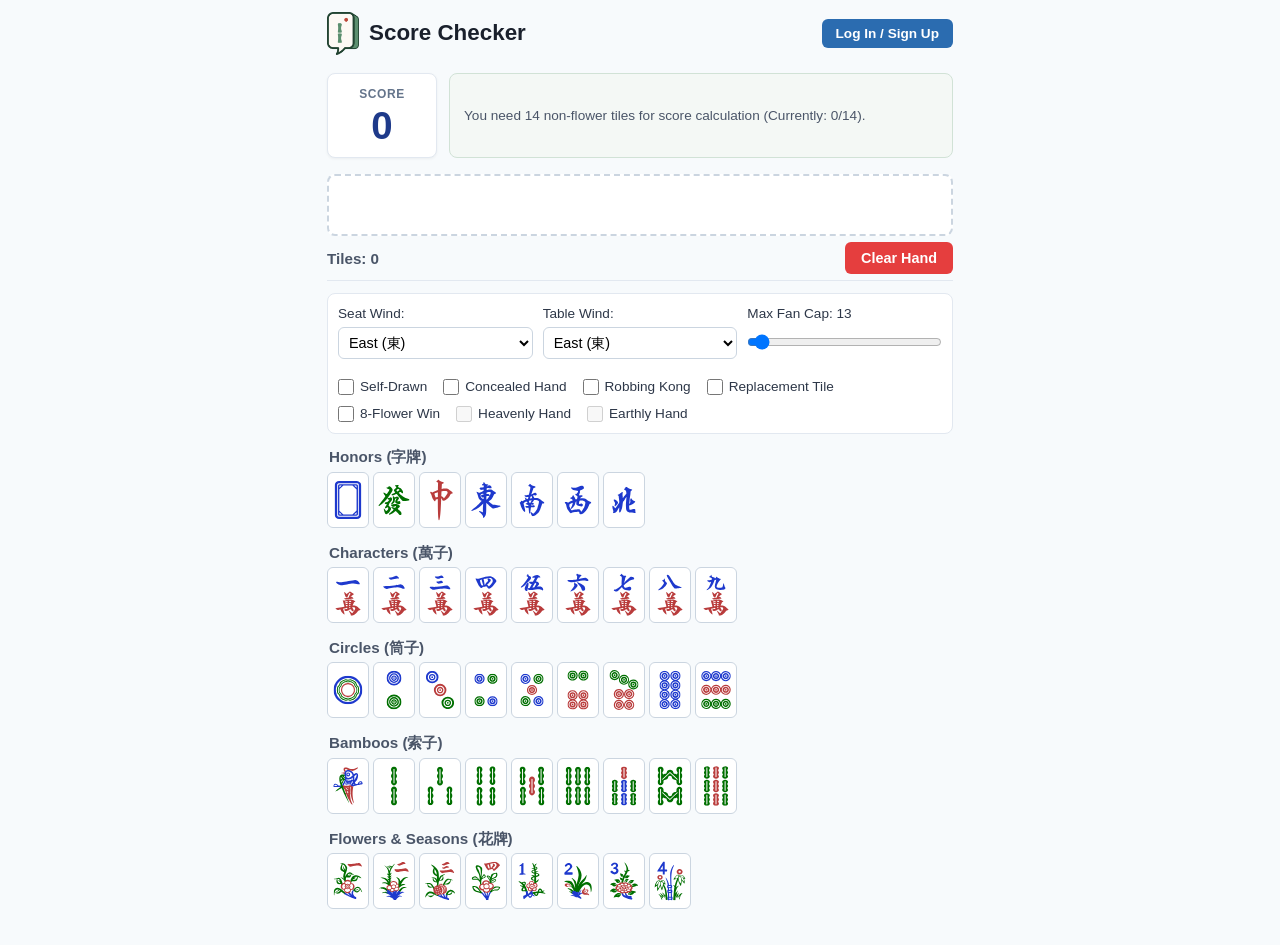
==== index.html @ 54aec8cb "feat: add user authentication, profile management, and agent documentation" ====
<!DOCTYPE html>
<html lang="en">
<head>
  <meta charset="UTF-8">
  <meta name="viewport" content="width=device-width, initial-scale=1.0, maximum-scale=1.0, user-scalable=no">
  <title>Score Checker</title>
  <!-- Favicon -->
  <link rel="icon" type="image/png" href="mylogo.png">
  <link rel="stylesheet" href="style.css">
</head>
<body>
  <main class="display">
    <header class="app-header">
      <div class="header-brand">
        <img src="mylogo.png" alt="Logo" class="app-logo">
        <h1>Score Checker</h1>
      </div>
      <div class="header-auth" id="authHeaderBar">
        <div id="guestAuthActions" class="auth-actions">
          <button type="button" id="openAuthModalBtn" class="auth-header-btn">Log In / Sign Up</button>
        </div>
        <div id="userAuthActions" class="auth-actions hidden">
          <a href="profile.html" id="headerProfileLink" class="profile-chip" title="View Personal Profile">
            <img id="headerAvatar" src="tiles/01-white-dragon.svg" alt="Avatar" class="header-avatar">
            <span id="headerDisplayName">Player</span>
          </a>
          <button type="button" id="headerLogoutBtn" class="auth-logout-btn">Log Out</button>
        </div>
      </div>
    </header>
      <!-- Top Container: Side-by-Side Squares -->
      <div class="sticky-hand-container">
      <div class="score-card">
        <!-- Left Square: Clean Big Score -->
        <div class="score-box">
          <span class="score-label">SCORE</span>
          <h2 id="score">0</h2>
        </div>

        <!-- Right Square: Matched Rules & Status Messages -->
        <div id="rulesContainer" class="rules-box">
          <div id="rules">
            <span class="info-text">You need 14 non-flower tiles for score calculation (Currently: 0/14).</span>
          </div>
        </div>
      </div>
       <!-- Sticky Wrapper for Hand & Controls -->
      
      <!-- Hand Display Area -->
      <div id="hand" class="hand-box"></div>

      <!-- Hand Actions Row (Tile counter far left, Clear button far right) -->
      <div class="hand-actions">
        <span id="tileCount">Tiles: 0</span>
        <button id="clearBtn" class="clear-btn">Clear Hand</button>
      </div>

    </div>
      
    <!-- Wind Selectors & Settings -->
    <section class="settings-panel">
      <div class="setting-group">
        <label for="seatWind">Seat Wind:</label>
        <select id="seatWind">
          <option value="tiles/04-east-wind.svg">East (東)</option>
          <option value="tiles/05-south-wind.svg">South (南)</option>
          <option value="tiles/06-west-wind.svg">West (西)</option>
          <option value="tiles/07-north-wind.svg">North (北)</option>
        </select>
      </div>

      <div class="setting-group">
        <label for="tableWind">Table Wind:</label>
        <select id="tableWind">
          <option value="tiles/04-east-wind.svg">East (東)</option>
          <option value="tiles/05-south-wind.svg">South (南)</option>
          <option value="tiles/06-west-wind.svg">West (西)</option>
          <option value="tiles/07-north-wind.svg">North (北)</option>
        </select>
      </div>

      <div class="setting-group slider-group">
        <label for="maxPoints">Max Fan Cap: <output id="maxPointsValue" for="maxPoints">13</output></label>
        <input type="range" id="maxPoints" min="13" max="18" value="13" step="1">
      </div>

      <div class="checkbox-group">
        <label class="checkbox-label"><input type="checkbox" id="ziMo"> Self-Drawn </label>
        <label class="checkbox-label"><input type="checkbox" id="concealedHand"> Concealed Hand</label>
        <label class="checkbox-label"><input type="checkbox" id="robbingKong"> Robbing Kong</label>
        <label class="checkbox-label"><input type="checkbox" id="replacementTile"> Replacement Tile</label>
        <label class="checkbox-label"><input type="checkbox" id="instantFlowerWin"> 8-Flower Win</label>
        <label class="checkbox-label"><input type="checkbox" id="heavenlyHand" disabled> Heavenly Hand</label>
        <label class="checkbox-label"><input type="checkbox" id="earthlyHand" disabled> Earthly Hand</label>
      </div>
    </section>

    <!-- Tile Keyboard Input -->
    <section class="keyboard">
      <h2>Honors (字牌)</h2>
      <div class="tile-row-wrapper">
        <div class="tile-row" id="honors"></div>
      </div>

      <h2>Characters (萬子)</h2>
      <div class="tile-row-wrapper">
        <div class="tile-row" id="characters"></div>
      </div>

      <h2>Circles (筒子)</h2>
      <div class="tile-row-wrapper">
        <div class="tile-row" id="circles"></div>
      </div>

      <h2>Bamboos (索子)</h2>
      <div class="tile-row-wrapper">
        <div class="tile-row" id="bamboos"></div>
      </div>

      <h2>Flowers & Seasons (花牌)</h2>
      <div class="tile-row-wrapper">
        <div class="tile-row" id="flowersandseasons"></div>
      </div>
    </section>
  </main>

  <!-- Authentication Modal -->
  <div id="authModal" class="modal-overlay hidden" role="dialog" aria-modal="true" aria-labelledby="authModalTitle">
    <div class="modal-card">
      <div class="modal-header">
        <h2 id="authModalTitle">Log In</h2>
        <button type="button" id="closeAuthModalBtn" class="modal-close-btn" aria-label="Close">&times;</button>
      </div>

      <div class="auth-tabs">
        <button type="button" id="tabLoginBtn" class="auth-tab active">Log In</button>
        <button type="button" id="tabSignupBtn" class="auth-tab">Sign Up</button>
      </div>

      <form id="authForm" class="auth-form">
        <div class="form-field">
          <label for="authUsername">Username</label>
          <input type="text" id="authUsername" name="username" autocomplete="username" placeholder="At least 3 characters" required>
        </div>

        <div class="form-field">
          <label for="authPassword">Password</label>
          <input type="password" id="authPassword" name="password" autocomplete="current-password" placeholder="At least 6 characters" required>
        </div>

        <div id="authErrorMsg" class="form-feedback error-feedback hidden"></div>

        <button type="submit" id="authSubmitBtn" class="primary-btn full-width-btn">Log In</button>
      </form>
    </div>
  </div>

  <script src="app.js"></script>
  <script src="auth.js"></script>
</body>
</html>
---- style.css ----
:root {
  --primary-color: #2b6cb0;
  --bg-color: #f7fafc;
  --card-bg: #ffffff;
  --border-color: #e2e8f0;
  --danger-color: #e53e3e;
  --text-color: #2d3748;
}

* {
  box-sizing: border-box;
  margin: 0;
  padding: 0;
  -webkit-tap-highlight-color: transparent;
}

body {
  background-color: var(--bg-color);
  color: var(--text-color);
  font-family: -apple-system, BlinkMacSystemFont, "Segoe UI", Roboto, Helvetica, Arial, sans-serif;
  line-height: 1.4;
  padding-bottom: 20px;
}

.display {
  max-width: 650px;
  margin: 0 auto;
  padding: 12px;
}

.app-header h1 {
  font-size: 1.4rem;
  text-align: center;
  margin-bottom: 10px;
  color: #1a202c;
}

/* Sticky Hand & Score Section */
.sticky-top-container {
  position: sticky;
  top: 0;
  z-index: 100;
  background-color: var(--bg-color);
  padding-top: 4px;
  padding-bottom: 8px;
  border-bottom: 1px solid var(--border-color);
  margin-bottom: 12px;
}

.readout-panel {
  background: var(--card-bg);
  padding: 10px 14px;
  border-radius: 8px;
  box-shadow: 0 2px 4px rgba(0, 0, 0, 0.05);
  border: 1px solid var(--border-color);
}

.readout-header {
  display: flex;
  justify-content: space-between;
  align-items: center;
  font-weight: bold;
}

.score {
  font-size: 1.25rem;
  color: var(--primary-color);
}

.tile-count {
  font-size: 0.85rem;
  color: #718096;
}

.status-message {
  margin-top: 4px;
  font-size: 0.85rem;
  font-style: italic;
  color: var(--danger-color);
  min-height: 18px;
}

/* Hand Box Display */
.hand-box {
  min-height: 62px;
  background: var(--card-bg);
  border: 2px dashed #cbd5e0;
  border-radius: 8px;
  padding: 6px;
  display: flex;
  flex-wrap: wrap;
  gap: 4px;
  align-items: center;
  margin-top: 8px;
  max-height: 130px;
  overflow-y: auto;
  touch-action: pan-y;
}

.hand-tile {
  width: 36px;
  height: 48px;
  object-fit: contain;
  padding: 2px;
  border: 1px solid #cbd5e0;
  border-radius: 6px;
  background: #ffffff;
  box-shadow: 0 1px 2px rgba(0, 0, 0, 0.05);
  cursor: pointer;
  user-select: none;
  transition: transform 0.1s ease, background-color 0.1s ease;
}

.hand-tile:active {
  transform: scale(0.92);
  background-color: #edf2f7;
}

.tile-spacer {
  display: inline-block;
  width: 10px;
  height: 48px;
  border-right: 2px dashed #a0aec0;
  margin: 0 2px;
}

.rules-container {
  font-size: 0.85rem;
  margin-top: 6px;
  max-height: 60px;
  overflow-y: auto;
  color: #4a5568;
}

/* Clear Button Action Wrapper */
.hand-actions {
  display: flex !important;
  justify-content: flex-end !important;
  align-items: center !important;
  width: 100%;
  margin-top: 6px;
}

/* Compact Rectangular Clear Button */
.btn-clear {
  display: inline-flex !important;
  align-items: center;
  justify-content: center;
  flex: 0 0 auto !important;
  width: auto !important;
  max-width: max-content !important;
  padding: 6px 14px;
  font-size: 0.85rem;
  font-weight: 600;
  border-radius: 6px;
  background-color: var(--danger-color);
  color: #ffffff;
  border: none;
  cursor: pointer;
  touch-action: manipulation;
  transition: background-color 0.15s ease;
}

.btn-clear:active {
  background-color: #c53030;
}

/* Settings & Sliders Panel */
.settings-panel {
  display: flex;
  flex-wrap: wrap;
  gap: 10px;
  background: var(--card-bg);
  padding: 10px;
  border-radius: 8px;
  border: 1px solid var(--border-color);
  margin-bottom: 12px;
}

.setting-group {
  flex: 1 1 45%;
  display: flex;
  flex-direction: column;
  gap: 4px;
  font-size: 0.85rem;
}

.setting-group select, 
.setting-group input {
  padding: 6px;
  border-radius: 6px;
  border: 1px solid #cbd5e0;
  font-size: 0.9rem;
  background: #fff;
  touch-action: manipulation;
}

.slider-group {
  flex: 1 1 100%;
}

/* Inline Checkbox Layout */
.checkbox-group {
  flex: 1 1 100%;
  display: flex !important;
  flex-direction: row !important;
  flex-wrap: wrap !important;
  align-items: center !important;
  gap: 8px 16px;
  margin-top: 8px;
}

.checkbox-label {
  display: inline-flex !important;
  flex-direction: row !important;
  align-items: center !important;
  gap: 6px;
  font-size: 0.85rem;
  font-weight: 500;
  color: var(--text-color);
  cursor: pointer;
  user-select: none;
  white-space: nowrap;
}

.checkbox-label input[type="checkbox"] {
  width: 16px;
  height: 16px;
  margin: 0;
  flex-shrink: 0;
  accent-color: var(--primary-color);
  cursor: pointer;
}

/* Keyboard Section & Row Scrolling */
.keyboard h2 {
  font-size: 0.95rem;
  margin: 10px 0 4px 2px;
  color: #4a5568;
}

.tile-row-wrapper {
  overflow-x: auto;
  -webkit-overflow-scrolling: touch;
  padding-bottom: 4px;
}

.tile-row {
  display: flex;
  gap: 4px;
  min-width: max-content;
}

.tile-btn {
  padding: 2px;
  border: 1px solid #cbd5e0;
  border-radius: 6px;
  background: #fff;
  cursor: pointer;
  touch-action: manipulation;
  user-select: none;
}

.tile-btn:active {
  background-color: #e2e8f0;
  transform: scale(0.95);
}

.tile-btn img {
  width: 32px;
  height: 44px;
  display: block;
  object-fit: contain;
  pointer-events: none;
}

.spacer-btn {
  width: 32px;
  height: 48px;
  font-size: 1.2rem;
  font-weight: bold;
  color: #718096;
}

/* Responsive Scaling for Desktop */
@media (min-width: 480px) {
  .hand-tile {
    width: 40px;
    height: 54px;
    padding: 3px;
  }
  .tile-btn img {
    width: 36px;
    height: 50px;
  }
  .setting-group {
    flex: 1 1 30%;
  }
  .slider-group {
    flex: 1 1 30%;
  }
}

/* Responsive Scaling for Standard Mobile Screens (360px to 480px) */
@media (min-width: 361px) and (max-width: 479px) {
  .app-logo {
    width: 29px;
  }
  .app-header h1 {
    font-size: 1.3rem;
  }
  /* Hand tiles slightly smaller than desktop, larger than small mobile */
  .hand-tile {
    width: 34px;
    height: 46px;
    padding: 2px;
  }

  /* Keyboard tiles */
  .tile-btn img {
    width: 30px;
    height: 42px;
  }

  /* Balanced Score Box */
  .score-box {
    flex: 0 0 100px;
    padding: 10px 6px;
  }

  .score-box h2 {
    font-size: 2rem;
  }

  /* Rules Box Text Sizing */
  #rules, 
  .info-text, 
  .warning-text, 
  .placeholder-text {
    font-size: 0.82rem;
  }

  /* Settings dropdowns fit 2 per row cleanly */
  .setting-group {
    flex: 1 1 45%;
  }

  /* Slider takes full width below dropdowns */
  .slider-group {
    flex: 1 1 100%;
  }
}


/* Responsive Scaling for Small Mobile Screens (< 360px) */
@media (max-width: 360px) {
  .app-logo {
    width: 26px;
  }
  .app-header h1 {
    font-size: 1.2rem;
  }
  /* Scale down selected hand tiles */
  .hand-tile {
    width: 30px;
    height: 40px;
    padding: 1px;
  }

  /* Scale down keyboard selection tiles */
  .tile-btn img {
    width: 26px;
    height: 36px;
  }

  /* Compact score box width */
  .score-box {
    flex: 0 0 90px;
    padding: 8px 4px;
  }

  .score-box h2 {
    font-size: 1.8rem;
  }

  /* Adjust rules text size for tight screens */
  .rules-box {
    padding: 8px 10px;
    min-height: 70px;
  }

  #rules, 
  .info-text, 
  .warning-text, 
  .placeholder-text {
    font-size: 0.78rem;
  }

  /* Force settings dropdowns to take full width */
  .setting-group {
    flex: 1 1 100%;
  }

  /* Action row spacing */
  #tileCount {
    font-size: 0.85rem;
  }

  .clear-btn {
    padding: 6px 12px;
    font-size: 0.8rem;
  }
}



/* Top Container - Side-by-Side Layout */
.score-card {
  display: flex;
  gap: 12px;
  align-items: stretch;
  margin-bottom: 16px;
  width: 100%;
}

/* Left Square: Score Box */
.score-box {
  flex: 0 0 110px;
  background-color: #ffffff;
  border: 1px solid #e2e8f0;
  border-radius: 8px;
  padding: 12px;
  display: flex;
  flex-direction: column;
  justify-content: center;
  align-items: center;
  text-align: center;
  box-shadow: 0 1px 3px rgba(0, 0, 0, 0.05);
}

.score-label {
  font-size: 0.75rem;
  font-weight: 700;
  letter-spacing: 0.05em;
  color: #64748b;
}

.score-box h2 {
  margin: 4px 0 0 0;
  color: #1e3a8a;
  font-size: 2.4rem;
  font-weight: 700;
  line-height: 1;
}

/* Right Square: Rules Box (Light Green-Grey) */
.rules-box {
  flex: 1;
  background-color: #f4f8f5;
  border: 1px solid #d1e2d6;
  border-radius: 8px;
  padding: 10px 14px;
  display: flex;
  align-items: center;
  min-height: 80px;
  box-sizing: border-box;
}

#rules {
  width: 100%;
  display: flex;
  flex-direction: column;
  gap: 4px;
  font-size: 0.85rem;
  color: #2d3748;
  max-height: 110px;
  overflow-y: auto;
}

#rules div {
  font-weight: 500;
  line-height: 1.35;
}

/* Rules Box Message States */
.info-text {
  color: #4a5568;
  font-size: 0.85rem;
  line-height: 1.4;
}

.warning-text {
  color: #e53e3e;
  font-size: 0.85rem;
  font-weight: 500;
  line-height: 1.4;
}

.placeholder-text {
  color: #a0aec0;
  font-style: italic;
  font-size: 0.85rem;
}

/* Hand Action Controls Row (Spreads Tile Count Left, Clear Right) */
.hand-actions {
  display: flex !important;
  justify-content: space-between !important; /* Pushes tile count far left, clear button far right */
  align-items: center !important;
  width: 100%;
  margin-top: 10px;
  margin-bottom: 20px;
  box-sizing: border-box;
}

#tileCount {
  font-weight: 600;
  color: #4a5568;
  font-size: 0.95rem;
}

.clear-btn {
  background-color: #e53e3e;
  color: white;
  border: none;
  padding: 8px 16px;
  border-radius: 6px;
  font-weight: bold;
  cursor: pointer;
  font-size: 0.9rem;
  transition: background-color 0.2s;
}

.clear-btn:hover {
  background-color: #c53030;
}
/* App Header & Logo Alignment */
.app-header {
  display: flex;
  align-items: center;
  justify-content: space-between;
  flex-wrap: wrap;
  gap: 10px;
  margin-bottom: 12px;
}

.header-brand {
  display: flex;
  align-items: center;
  gap: 10px;
}

.app-logo {
  width: 32px;
  height: auto;
  object-fit: contain;
}

.app-header h1 {
  font-size: 1.4rem;
  margin-bottom: 0; /* Clears previous bottom margin */
  color: #1a202c;
  line-height: 1;
}
/* Sticky Hand Container */
.sticky-hand-container {
  position: sticky;
  top: 0;
  z-index: 100;
  background-color: var(--bg-color, #f7fafc); /* Prevents scrolled tiles from showing underneath */
  padding-top: 6px;
  padding-bottom: 6px;
  border-bottom: 1px solid var(--border-color, #e2e8f0);
  margin-bottom: 12px;
}

/* Ensure hand-actions margin within the sticky container stays tight */
.sticky-hand-container .hand-actions {
  margin-top: 6px;
  margin-bottom: 0;
}

.camera-trigger-btn {
  width: 100%;
  padding: 12px;
  background-color: var(--primary-color, #2b6cb0);
  color: white;
  border: none;
  border-radius: 8px;
  font-size: 1rem;
  font-weight: bold;
  cursor: pointer;
  margin-top: 8px;
  margin-bottom: 12px;
}

.camera-trigger-btn:active {
  opacity: 0.9;
}

/* Utility */
.hidden {
  display: none !important;
}

/* Header Authentication Controls */
.header-auth {
  display: flex;
  align-items: center;
  gap: 8px;
}

.auth-actions {
  display: flex;
  align-items: center;
  gap: 8px;
}

.auth-header-btn,
.primary-btn {
  background-color: var(--primary-color);
  color: #ffffff;
  border: none;
  border-radius: 6px;
  padding: 7px 14px;
  font-size: 0.85rem;
  font-weight: 600;
  cursor: pointer;
  transition: background-color 0.15s ease;
}

.auth-header-btn:hover,
.primary-btn:hover {
  background-color: #2c5282;
}

.primary-btn:disabled {
  opacity: 0.6;
  cursor: not-allowed;
}

.full-width-btn {
  width: 100%;
  padding: 10px 14px;
  font-size: 0.95rem;
}

.secondary-btn {
  background-color: #edf2f7;
  color: #2d3748;
  border: 1px solid #cbd5e0;
  border-radius: 6px;
  padding: 7px 12px;
  font-size: 0.85rem;
  font-weight: 600;
  cursor: pointer;
  display: inline-flex;
  align-items: center;
  justify-content: center;
  transition: background-color 0.15s ease;
}

.secondary-btn:hover {
  background-color: #e2e8f0;
}

.auth-logout-btn {
  background-color: transparent;
  color: #4a5568;
  border: 1px solid #cbd5e0;
  border-radius: 6px;
  padding: 6px 10px;
  font-size: 0.8rem;
  font-weight: 600;
  cursor: pointer;
}

.auth-logout-btn:hover {
  background-color: #edf2f7;
  color: #1a202c;
}

.profile-chip {
  display: inline-flex;
  align-items: center;
  gap: 6px;
  padding: 4px 10px 4px 6px;
  background-color: #ffffff;
  border: 1px solid #cbd5e0;
  border-radius: 999px;
  text-decoration: none;
  color: #1a202c;
  font-size: 0.85rem;
  font-weight: 600;
  box-shadow: 0 1px 2px rgba(0, 0, 0, 0.04);
}

.profile-chip:hover {
  border-color: var(--primary-color);
}

.header-avatar {
  width: 24px;
  height: 28px;
  object-fit: contain;
  border-radius: 4px;
  background: #f7fafc;
}

.back-link {
  text-decoration: none;
  color: var(--primary-color);
  font-size: 0.9rem;
  font-weight: 600;
  padding: 4px 8px;
  border-radius: 6px;
  background: #ebf8ff;
}

.back-link:hover {
  background: #bee3f8;
}

/* Authentication Modal */
.modal-overlay {
  position: fixed;
  inset: 0;
  background: rgba(26, 32, 44, 0.55);
  z-index: 300;
  display: flex;
  align-items: center;
  justify-content: center;
  padding: 16px;
}

.modal-card {
  width: 100%;
  max-width: 380px;
  background: var(--card-bg);
  border-radius: 12px;
  border: 1px solid var(--border-color);
  padding: 18px;
  box-shadow: 0 10px 25px rgba(0, 0, 0, 0.15);
}

.modal-header {
  display: flex;
  align-items: center;
  justify-content: space-between;
  margin-bottom: 12px;
}

.modal-header h2 {
  font-size: 1.2rem;
  color: #1a202c;
}

.modal-close-btn {
  background: none;
  border: none;
  font-size: 1.5rem;
  line-height: 1;
  color: #718096;
  cursor: pointer;
}

.auth-tabs {
  display: flex;
  gap: 6px;
  background: #edf2f7;
  padding: 4px;
  border-radius: 8px;
  margin-bottom: 14px;
}

.auth-tab {
  flex: 1;
  padding: 7px 10px;
  border: none;
  border-radius: 6px;
  background: transparent;
  font-size: 0.85rem;
  font-weight: 600;
  color: #4a5568;
  cursor: pointer;
}

.auth-tab.active {
  background: #ffffff;
  color: var(--primary-color);
  box-shadow: 0 1px 2px rgba(0, 0, 0, 0.08);
}

.auth-form,
.profile-form {
  display: flex;
  flex-direction: column;
  gap: 12px;
}

.form-field {
  display: flex;
  flex-direction: column;
  gap: 4px;
}

.form-field label {
  font-size: 0.85rem;
  font-weight: 600;
  color: #4a5568;
}

.form-field input,
.form-field textarea {
  padding: 8px 10px;
  border: 1px solid #cbd5e0;
  border-radius: 6px;
  font-size: 0.9rem;
  font-family: inherit;
  background: #ffffff;
  color: #1a202c;
}

.form-field input:focus,
.form-field textarea:focus {
  outline: none;
  border-color: var(--primary-color);
}

.form-feedback {
  padding: 8px 10px;
  border-radius: 6px;
  font-size: 0.85rem;
  font-weight: 500;
}

.error-feedback {
  background: #fff5f5;
  color: #c53030;
  border: 1px solid #feb2b2;
}

.success-feedback {
  background: #f0fff4;
  color: #2f855a;
  border: 1px solid #9ae6b4;
}

/* Personal Profile Page */
.profile-card {
  background: var(--card-bg);
  border: 1px solid var(--border-color);
  border-radius: 10px;
  padding: 16px;
  margin-bottom: 14px;
  box-shadow: 0 1px 3px rgba(0, 0, 0, 0.04);
}

.profile-card h3 {
  font-size: 1.05rem;
  color: #1a202c;
  margin-bottom: 10px;
}

.profile-identity-header {
  display: flex;
  align-items: center;
  gap: 14px;
  margin-bottom: 12px;
}

.avatar-preview-wrapper {
  width: 68px;
  height: 82px;
  border-radius: 10px;
  border: 2px solid #cbd5e0;
  background: #f7fafc;
  display: flex;
  align-items: center;
  justify-content: center;
  padding: 4px;
  flex-shrink: 0;
  overflow: hidden;
}

.profile-avatar-large {
  width: 100%;
  height: 100%;
  object-fit: contain;
}

.profile-identity-meta h2 {
  font-size: 1.25rem;
  color: #1a202c;
  margin-bottom: 4px;
}

.profile-badges {
  display: flex;
  flex-wrap: wrap;
  gap: 8px;
  align-items: center;
}

.username-badge {
  font-size: 0.8rem;
  font-weight: 600;
  color: var(--primary-color);
  background: #ebf8ff;
  padding: 2px 8px;
  border-radius: 999px;
}

.joined-date {
  font-size: 0.8rem;
  color: #718096;
}

.avatar-controls {
  display: flex;
  flex-wrap: wrap;
  gap: 8px;
  margin-bottom: 6px;
}

.field-hint {
  font-size: 0.8rem;
  color: #718096;
  margin-bottom: 8px;
}

.avatar-tile-grid {
  display: grid;
  grid-template-columns: repeat(auto-fill, minmax(44px, 1fr));
  gap: 6px;
  margin-top: 10px;
  padding: 10px;
  background: #f7fafc;
  border: 1px solid #e2e8f0;
  border-radius: 8px;
  max-height: 220px;
  overflow-y: auto;
}

.avatar-tile-option {
  padding: 3px;
  border: 2px solid transparent;
  border-radius: 6px;
  background: #ffffff;
  cursor: pointer;
  display: flex;
  align-items: center;
  justify-content: center;
}

.avatar-tile-option.selected {
  border-color: var(--primary-color);
  background: #ebf8ff;
}

.avatar-tile-option img {
  width: 32px;
  height: 44px;
  object-fit: contain;
}

/* Play History Section */
.section-header-row {
  display: flex;
  align-items: center;
  justify-content: space-between;
  margin-bottom: 4px;
}

.section-header-row h3 {
  margin-bottom: 0;
}

.history-count-badge {
  font-size: 0.8rem;
  font-weight: 600;
  color: #2f855a;
  background: #f0fff4;
  border: 1px solid #c6f6d5;
  padding: 2px 8px;
  border-radius: 999px;
}

.history-empty-state {
  background: #f4f8f5;
  border: 1px dashed #cbd5e0;
  border-radius: 8px;
  padding: 18px 14px;
  text-align: center;
}

.empty-title {
  font-weight: 600;
  color: #2d3748;
  font-size: 0.92rem;
  margin-bottom: 4px;
}

.empty-subtitle {
  font-size: 0.82rem;
  color: #718096;
}

.history-table-wrapper {
  overflow-x: auto;
}

.history-table {
  width: 100%;
  border-collapse: collapse;
  font-size: 0.85rem;
}

.history-table th,
.history-table td {
  text-align: left;
  padding: 8px 10px;
  border-bottom: 1px solid var(--border-color);
}

.history-table th {
  color: #4a5568;
  font-weight: 600;
  background: #f7fafc;
}

.history-hand-tiles {
  display: flex;
  flex-wrap: wrap;
  gap: 2px;
}

.history-mini-tile {
  width: 24px;
  height: 32px;
  object-fit: contain;
}

.history-fan-cell {
  font-weight: 700;
  color: var(--primary-color);
  white-space: nowrap;
}
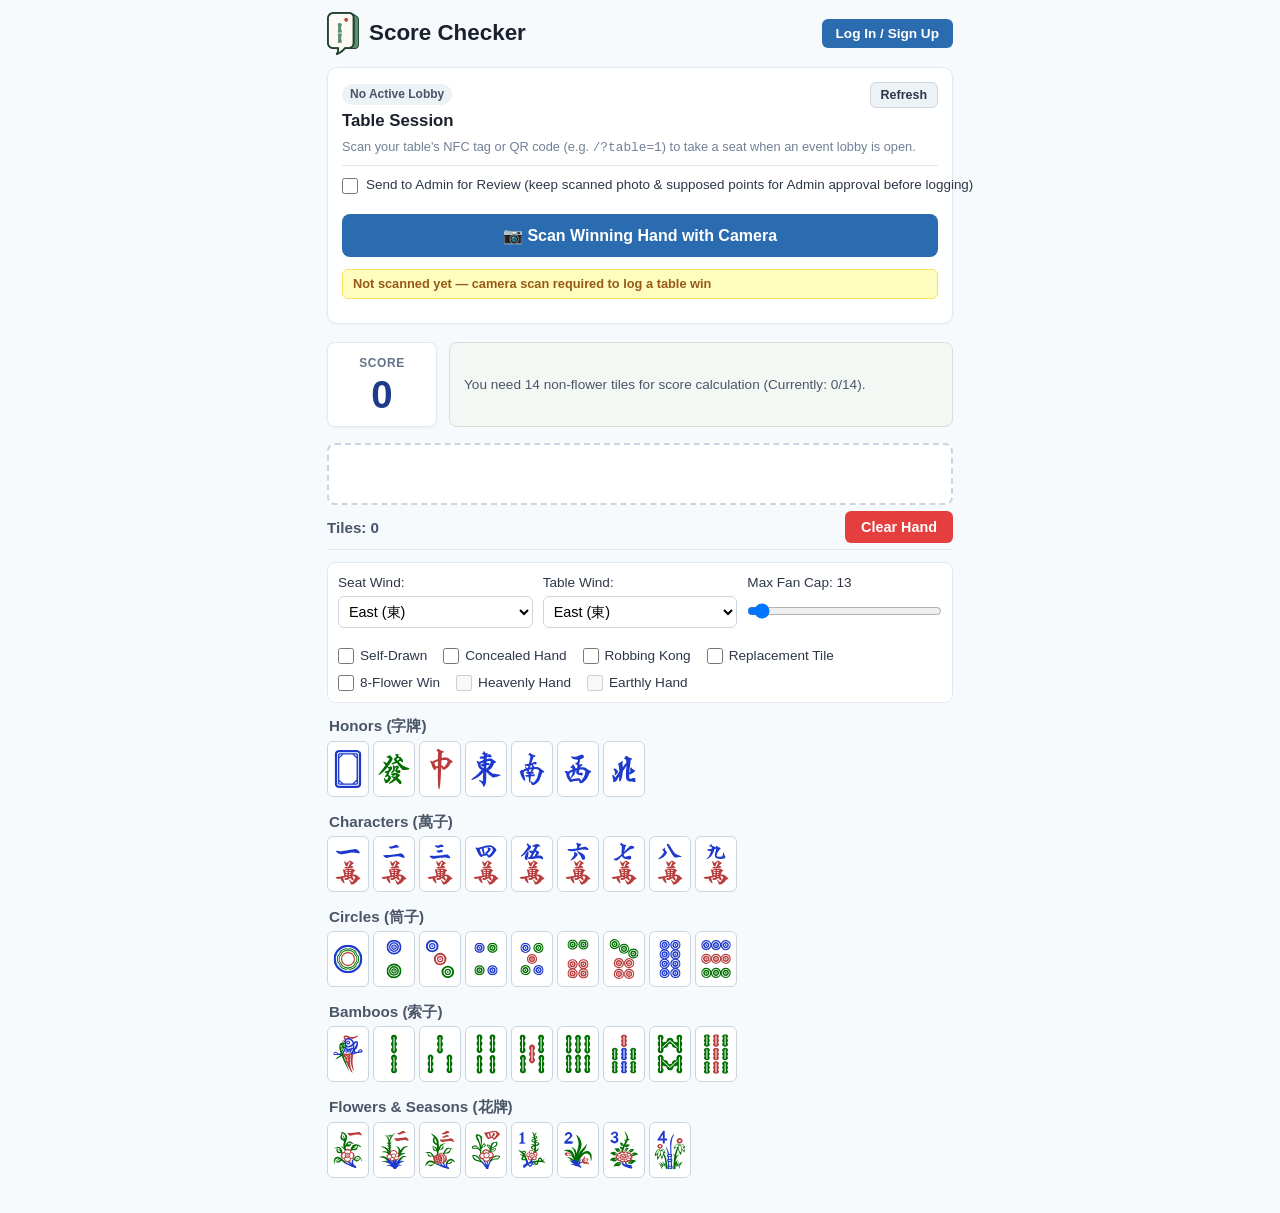
==== commit 7faae92d: "feat: add table session, NFC/QR joining, and camera-scanned Mahjong win logging system" ====
--- a/index.html
+++ b/index.html
@@ -1,161 +1,221 @@
-<!DOCTYPE html>
-<html lang="en">
-<head>
-  <meta charset="UTF-8">
-  <meta name="viewport" content="width=device-width, initial-scale=1.0, maximum-scale=1.0, user-scalable=no">
-  <title>Score Checker</title>
-  <!-- Favicon -->
-  <link rel="icon" type="image/png" href="mylogo.png">
-  <link rel="stylesheet" href="style.css">
-</head>
-<body>
-  <main class="display">
-    <header class="app-header">
-      <div class="header-brand">
-        <img src="mylogo.png" alt="Logo" class="app-logo">
-        <h1>Score Checker</h1>
-      </div>
-      <div class="header-auth" id="authHeaderBar">
-        <div id="guestAuthActions" class="auth-actions">
-          <button type="button" id="openAuthModalBtn" class="auth-header-btn">Log In / Sign Up</button>
-        </div>
-        <div id="userAuthActions" class="auth-actions hidden">
-          <a href="profile.html" id="headerProfileLink" class="profile-chip" title="View Personal Profile">
-            <img id="headerAvatar" src="tiles/01-white-dragon.svg" alt="Avatar" class="header-avatar">
-            <span id="headerDisplayName">Player</span>
-          </a>
-          <button type="button" id="headerLogoutBtn" class="auth-logout-btn">Log Out</button>
-        </div>
-      </div>
-    </header>
-      <!-- Top Container: Side-by-Side Squares -->
-      <div class="sticky-hand-container">
-      <div class="score-card">
-        <!-- Left Square: Clean Big Score -->
-        <div class="score-box">
-          <span class="score-label">SCORE</span>
-          <h2 id="score">0</h2>
-        </div>
-
-        <!-- Right Square: Matched Rules & Status Messages -->
-        <div id="rulesContainer" class="rules-box">
-          <div id="rules">
-            <span class="info-text">You need 14 non-flower tiles for score calculation (Currently: 0/14).</span>
-          </div>
-        </div>
-      </div>
-       <!-- Sticky Wrapper for Hand & Controls -->
-      
-      <!-- Hand Display Area -->
-      <div id="hand" class="hand-box"></div>
-
-      <!-- Hand Actions Row (Tile counter far left, Clear button far right) -->
-      <div class="hand-actions">
-        <span id="tileCount">Tiles: 0</span>
-        <button id="clearBtn" class="clear-btn">Clear Hand</button>
-      </div>
-
-    </div>
-      
-    <!-- Wind Selectors & Settings -->
-    <section class="settings-panel">
-      <div class="setting-group">
-        <label for="seatWind">Seat Wind:</label>
-        <select id="seatWind">
-          <option value="tiles/04-east-wind.svg">East (東)</option>
-          <option value="tiles/05-south-wind.svg">South (南)</option>
-          <option value="tiles/06-west-wind.svg">West (西)</option>
-          <option value="tiles/07-north-wind.svg">North (北)</option>
-        </select>
-      </div>
-
-      <div class="setting-group">
-        <label for="tableWind">Table Wind:</label>
-        <select id="tableWind">
-          <option value="tiles/04-east-wind.svg">East (東)</option>
-          <option value="tiles/05-south-wind.svg">South (南)</option>
-          <option value="tiles/06-west-wind.svg">West (西)</option>
-          <option value="tiles/07-north-wind.svg">North (北)</option>
-        </select>
-      </div>
-
-      <div class="setting-group slider-group">
-        <label for="maxPoints">Max Fan Cap: <output id="maxPointsValue" for="maxPoints">13</output></label>
-        <input type="range" id="maxPoints" min="13" max="18" value="13" step="1">
-      </div>
-
-      <div class="checkbox-group">
-        <label class="checkbox-label"><input type="checkbox" id="ziMo"> Self-Drawn </label>
-        <label class="checkbox-label"><input type="checkbox" id="concealedHand"> Concealed Hand</label>
-        <label class="checkbox-label"><input type="checkbox" id="robbingKong"> Robbing Kong</label>
-        <label class="checkbox-label"><input type="checkbox" id="replacementTile"> Replacement Tile</label>
-        <label class="checkbox-label"><input type="checkbox" id="instantFlowerWin"> 8-Flower Win</label>
-        <label class="checkbox-label"><input type="checkbox" id="heavenlyHand" disabled> Heavenly Hand</label>
-        <label class="checkbox-label"><input type="checkbox" id="earthlyHand" disabled> Earthly Hand</label>
-      </div>
-    </section>
-
-    <!-- Tile Keyboard Input -->
-    <section class="keyboard">
-      <h2>Honors (字牌)</h2>
-      <div class="tile-row-wrapper">
-        <div class="tile-row" id="honors"></div>
-      </div>
-
-      <h2>Characters (萬子)</h2>
-      <div class="tile-row-wrapper">
-        <div class="tile-row" id="characters"></div>
-      </div>
-
-      <h2>Circles (筒子)</h2>
-      <div class="tile-row-wrapper">
-        <div class="tile-row" id="circles"></div>
-      </div>
-
-      <h2>Bamboos (索子)</h2>
-      <div class="tile-row-wrapper">
-        <div class="tile-row" id="bamboos"></div>
-      </div>
-
-      <h2>Flowers & Seasons (花牌)</h2>
-      <div class="tile-row-wrapper">
-        <div class="tile-row" id="flowersandseasons"></div>
-      </div>
-    </section>
-  </main>
-
-  <!-- Authentication Modal -->
-  <div id="authModal" class="modal-overlay hidden" role="dialog" aria-modal="true" aria-labelledby="authModalTitle">
-    <div class="modal-card">
-      <div class="modal-header">
-        <h2 id="authModalTitle">Log In</h2>
-        <button type="button" id="closeAuthModalBtn" class="modal-close-btn" aria-label="Close">&times;</button>
-      </div>
-
-      <div class="auth-tabs">
-        <button type="button" id="tabLoginBtn" class="auth-tab active">Log In</button>
-        <button type="button" id="tabSignupBtn" class="auth-tab">Sign Up</button>
-      </div>
-
-      <form id="authForm" class="auth-form">
-        <div class="form-field">
-          <label for="authUsername">Username</label>
-          <input type="text" id="authUsername" name="username" autocomplete="username" placeholder="At least 3 characters" required>
-        </div>
-
-        <div class="form-field">
-          <label for="authPassword">Password</label>
-          <input type="password" id="authPassword" name="password" autocomplete="current-password" placeholder="At least 6 characters" required>
-        </div>
-
-        <div id="authErrorMsg" class="form-feedback error-feedback hidden"></div>
-
-        <button type="submit" id="authSubmitBtn" class="primary-btn full-width-btn">Log In</button>
-      </form>
-    </div>
-  </div>
-
-  <script src="app.js"></script>
-  <script src="auth.js"></script>
-</body>
+<!DOCTYPE html>
+<html lang="en">
+<head>
+  <meta charset="UTF-8">
+  <meta name="viewport" content="width=device-width, initial-scale=1.0, maximum-scale=1.0, user-scalable=no">
+  <title>Score Checker</title>
+  <!-- Favicon -->
+  <link rel="icon" type="image/png" href="mylogo.png">
+  <link rel="stylesheet" href="style.css">
+</head>
+<body>
+  <main class="display">
+    <header class="app-header">
+      <div class="header-brand">
+        <img src="mylogo.png" alt="Logo" class="app-logo">
+        <h1>Score Checker</h1>
+      </div>
+      <div class="header-auth" id="authHeaderBar">
+        <div id="guestAuthActions" class="auth-actions">
+          <button type="button" id="openAuthModalBtn" class="auth-header-btn">Log In / Sign Up</button>
+        </div>
+        <div id="userAuthActions" class="auth-actions hidden">
+          <a href="admin.html" id="headerAdminLink" class="admin-nav-chip hidden" title="Open Admin Lobby & Review Dashboard">Admin</a>
+          <a href="profile.html" id="headerProfileLink" class="profile-chip" title="View Personal Profile">
+            <img id="headerAvatar" src="tiles/01-white-dragon.svg" alt="Avatar" class="header-avatar">
+            <span id="headerDisplayName">Player</span>
+          </a>
+          <button type="button" id="headerLogoutBtn" class="auth-logout-btn">Log Out</button>
+        </div>
+      </div>
+    </header>
+
+    <!-- Table / Game Session & Win Logging Panel -->
+    <section id="tableSessionCard" class="table-session-card">
+      <div class="table-session-header">
+        <div>
+          <span id="lobbyStatusBadge" class="lobby-badge">No Active Lobby</span>
+          <h2 id="tableSessionTitle" class="table-session-title">Table Session</h2>
+        </div>
+        <div class="table-header-actions">
+          <button type="button" id="refreshTableBtn" class="secondary-btn small-btn" title="Refresh table state">Refresh</button>
+          <button type="button" id="leaveTableBtn" class="auth-logout-btn hidden">Leave Table</button>
+        </div>
+      </div>
+
+      <p id="tableSessionHint" class="field-hint">
+        Scan your table's NFC tag or QR code (e.g. <code>/?table=1</code>) to take a seat when an event lobby is open.
+      </p>
+
+      <!-- 4 Seats Grid -->
+      <div id="tableSeatsGrid" class="table-seats-grid hidden"></div>
+
+      <!-- Camera Scan & Win Logging Controls -->
+      <div class="win-logging-box">
+        <div class="win-review-checkbox-row">
+          <label class="checkbox-label review-checkbox-label" for="sendToAdminReviewCb">
+            <input type="checkbox" id="sendToAdminReviewCb">
+            <span>Send to Admin for Review (keep scanned photo &amp; supposed points for Admin approval before logging)</span>
+          </label>
+        </div>
+
+        <div class="camera-scan-row">
+          <button type="button" id="openCameraBtn" class="camera-trigger-btn">📷 Scan Winning Hand with Camera</button>
+          <input type="file" id="nativeCameraInput" accept="image/*" capture="environment" class="hidden">
+        </div>
+
+        <div id="scanStatusRow" class="scan-status-row">
+          <span id="scanStatusBadge" class="scan-badge scan-badge-pending">Not scanned yet — camera scan required to log a table win</span>
+          <img id="scannedPhotoThumb" class="scanned-photo-thumb hidden" alt="Scanned hand preview">
+        </div>
+
+        <div id="winPayoutControls" class="win-payout-controls hidden">
+          <div id="discarderPickerGroup" class="setting-group">
+            <label for="discarderSelect">Discarder (Who dealt into this hand?):</label>
+            <select id="discarderSelect">
+              <option value="">-- Select opponent who discarded --</option>
+            </select>
+          </div>
+
+          <div id="payoutPreviewBox" class="payout-preview-box"></div>
+
+          <button type="button" id="logWinBtn" class="primary-btn full-width-btn" disabled>Log Winning Hand</button>
+        </div>
+
+        <div id="tableWinFeedback" class="form-feedback hidden"></div>
+      </div>
+    </section>
+
+      <!-- Top Container: Side-by-Side Squares -->
+      <div class="sticky-hand-container">
+      <div class="score-card">
+        <!-- Left Square: Clean Big Score -->
+        <div class="score-box">
+          <span class="score-label">SCORE</span>
+          <h2 id="score">0</h2>
+        </div>
+
+        <!-- Right Square: Matched Rules & Status Messages -->
+        <div id="rulesContainer" class="rules-box">
+          <div id="rules">
+            <span class="info-text">You need 14 non-flower tiles for score calculation (Currently: 0/14).</span>
+          </div>
+        </div>
+      </div>
+       <!-- Sticky Wrapper for Hand & Controls -->
+      
+      <!-- Hand Display Area -->
+      <div id="hand" class="hand-box"></div>
+
+      <!-- Hand Actions Row (Tile counter far left, Clear button far right) -->
+      <div class="hand-actions">
+        <span id="tileCount">Tiles: 0</span>
+        <button id="clearBtn" class="clear-btn">Clear Hand</button>
+      </div>
+
+    </div>
+      
+    <!-- Wind Selectors & Settings -->
+    <section class="settings-panel">
+      <div class="setting-group">
+        <label for="seatWind">Seat Wind:</label>
+        <select id="seatWind">
+          <option value="tiles/04-east-wind.svg">East (東)</option>
+          <option value="tiles/05-south-wind.svg">South (南)</option>
+          <option value="tiles/06-west-wind.svg">West (西)</option>
+          <option value="tiles/07-north-wind.svg">North (北)</option>
+        </select>
+      </div>
+
+      <div class="setting-group">
+        <label for="tableWind">Table Wind:</label>
+        <select id="tableWind">
+          <option value="tiles/04-east-wind.svg">East (東)</option>
+          <option value="tiles/05-south-wind.svg">South (南)</option>
+          <option value="tiles/06-west-wind.svg">West (西)</option>
+          <option value="tiles/07-north-wind.svg">North (北)</option>
+        </select>
+      </div>
+
+      <div class="setting-group slider-group">
+        <label for="maxPoints">Max Fan Cap: <output id="maxPointsValue" for="maxPoints">13</output></label>
+        <input type="range" id="maxPoints" min="13" max="18" value="13" step="1">
+      </div>
+
+      <div class="checkbox-group">
+        <label class="checkbox-label"><input type="checkbox" id="ziMo"> Self-Drawn </label>
+        <label class="checkbox-label"><input type="checkbox" id="concealedHand"> Concealed Hand</label>
+        <label class="checkbox-label"><input type="checkbox" id="robbingKong"> Robbing Kong</label>
+        <label class="checkbox-label"><input type="checkbox" id="replacementTile"> Replacement Tile</label>
+        <label class="checkbox-label"><input type="checkbox" id="instantFlowerWin"> 8-Flower Win</label>
+        <label class="checkbox-label"><input type="checkbox" id="heavenlyHand" disabled> Heavenly Hand</label>
+        <label class="checkbox-label"><input type="checkbox" id="earthlyHand" disabled> Earthly Hand</label>
+      </div>
+    </section>
+
+    <!-- Tile Keyboard Input -->
+    <section class="keyboard">
+      <h2>Honors (字牌)</h2>
+      <div class="tile-row-wrapper">
+        <div class="tile-row" id="honors"></div>
+      </div>
+
+      <h2>Characters (萬子)</h2>
+      <div class="tile-row-wrapper">
+        <div class="tile-row" id="characters"></div>
+      </div>
+
+      <h2>Circles (筒子)</h2>
+      <div class="tile-row-wrapper">
+        <div class="tile-row" id="circles"></div>
+      </div>
+
+      <h2>Bamboos (索子)</h2>
+      <div class="tile-row-wrapper">
+        <div class="tile-row" id="bamboos"></div>
+      </div>
+
+      <h2>Flowers & Seasons (花牌)</h2>
+      <div class="tile-row-wrapper">
+        <div class="tile-row" id="flowersandseasons"></div>
+      </div>
+    </section>
+  </main>
+
+  <!-- Authentication Modal -->
+  <div id="authModal" class="modal-overlay hidden" role="dialog" aria-modal="true" aria-labelledby="authModalTitle">
+    <div class="modal-card">
+      <div class="modal-header">
+        <h2 id="authModalTitle">Log In</h2>
+        <button type="button" id="closeAuthModalBtn" class="modal-close-btn" aria-label="Close">&times;</button>
+      </div>
+
+      <div class="auth-tabs">
+        <button type="button" id="tabLoginBtn" class="auth-tab active">Log In</button>
+        <button type="button" id="tabSignupBtn" class="auth-tab">Sign Up</button>
+      </div>
+
+      <form id="authForm" class="auth-form">
+        <div class="form-field">
+          <label for="authUsername">Username</label>
+          <input type="text" id="authUsername" name="username" autocomplete="username" placeholder="At least 3 characters" required>
+        </div>
+
+        <div class="form-field">
+          <label for="authPassword">Password</label>
+          <input type="password" id="authPassword" name="password" autocomplete="current-password" placeholder="At least 6 characters" required>
+        </div>
+
+        <div id="authErrorMsg" class="form-feedback error-feedback hidden"></div>
+
+        <button type="submit" id="authSubmitBtn" class="primary-btn full-width-btn">Log In</button>
+      </form>
+    </div>
+  </div>
+
+  <script src="app.js"></script>
+  <script src="ai.js"></script>
+  <script src="auth.js"></script>
+  <script src="table.js"></script>
+</body>
 </html>
--- a/style.css
+++ b/style.css
@@ -1045,4 +1045,411 @@
   font-weight: 700;
   color: var(--primary-color);
   white-space: nowrap;
+}
+
+
+/* ==========================================
+   Table Session, Win Logging & Admin Styles
+   ========================================== */
+.admin-nav-chip {
+  display: inline-flex;
+  align-items: center;
+  padding: 5px 11px;
+  background-color: #2b6cb0;
+  color: #ffffff;
+  border-radius: 999px;
+  text-decoration: none;
+  font-size: 0.8rem;
+  font-weight: 700;
+}
+
+.admin-nav-chip:hover {
+  background-color: #2c5282;
+}
+
+.table-session-card {
+  background: var(--card-bg, #ffffff);
+  border: 1px solid var(--border-color, #e2e8f0);
+  border-radius: 10px;
+  padding: 14px;
+  margin-bottom: 12px;
+  box-shadow: 0 1px 3px rgba(0, 0, 0, 0.04);
+}
+
+.table-session-header {
+  display: flex;
+  align-items: flex-start;
+  justify-content: space-between;
+  gap: 10px;
+  margin-bottom: 6px;
+}
+
+.table-session-title {
+  font-size: 1.05rem;
+  color: #1a202c;
+  margin-top: 4px;
+  margin-bottom: 0;
+}
+
+.table-header-actions {
+  display: flex;
+  align-items: center;
+  gap: 6px;
+}
+
+.small-btn {
+  padding: 5px 10px;
+  font-size: 0.78rem;
+  text-decoration: none;
+}
+
+.lobby-badge {
+  display: inline-block;
+  font-size: 0.75rem;
+  font-weight: 700;
+  padding: 2px 8px;
+  border-radius: 999px;
+  background: #edf2f7;
+  color: #4a5568;
+}
+
+.lobby-badge-active {
+  background: #ebf8ff;
+  color: #2b6cb0;
+  border: 1px solid #bee3f8;
+}
+
+.table-seats-grid {
+  display: grid;
+  grid-template-columns: repeat(2, 1fr);
+  gap: 8px;
+  margin-top: 10px;
+  margin-bottom: 12px;
+}
+
+.table-seat-slot {
+  border: 1px solid #e2e8f0;
+  border-radius: 8px;
+  padding: 8px 10px;
+  background: #f7fafc;
+}
+
+.table-seat-slot.occupied {
+  background: #ffffff;
+}
+
+.table-seat-slot.my-seat-slot {
+  border-color: var(--primary-color, #2b6cb0);
+  background: #f0f9ff;
+}
+
+.seat-slot-top {
+  display: flex;
+  align-items: center;
+  justify-content: space-between;
+  margin-bottom: 6px;
+  font-size: 0.75rem;
+}
+
+.seat-slot-number {
+  font-weight: 700;
+  color: #4a5568;
+}
+
+.seat-open-label {
+  color: #718096;
+  font-weight: 600;
+}
+
+.seat-points-chip {
+  font-size: 0.75rem;
+  font-weight: 700;
+  padding: 2px 7px;
+  border-radius: 999px;
+}
+
+.pts-positive {
+  background: #f0fff4;
+  color: #2f855a;
+  border: 1px solid #9ae6b4;
+}
+
+.pts-negative {
+  background: #fff5f5;
+  color: #c53030;
+  border: 1px solid #feb2b2;
+}
+
+.pts-neutral {
+  background: #edf2f7;
+  color: #4a5568;
+}
+
+.seat-player-row {
+  display: flex;
+  align-items: center;
+  gap: 8px;
+}
+
+.seat-avatar {
+  width: 28px;
+  height: 36px;
+  object-fit: contain;
+  background: #f7fafc;
+  border-radius: 4px;
+  border: 1px solid #e2e8f0;
+  flex-shrink: 0;
+}
+
+.seat-display-name {
+  font-size: 0.85rem;
+  font-weight: 700;
+  color: #1a202c;
+}
+
+.seat-username {
+  font-size: 0.75rem;
+  color: #718096;
+}
+
+.seat-empty-text {
+  font-size: 0.8rem;
+  color: #a0aec0;
+  font-style: italic;
+}
+
+.win-logging-box {
+  border-top: 1px solid #e2e8f0;
+  padding-top: 10px;
+  margin-top: 8px;
+}
+
+.win-review-checkbox-row {
+  margin-bottom: 6px;
+}
+
+.review-checkbox-label {
+  display: flex;
+  align-items: flex-start;
+  gap: 8px;
+  font-size: 0.84rem;
+  color: #2d3748;
+  cursor: pointer;
+}
+
+.review-checkbox-label input {
+  margin-top: 3px;
+}
+
+.scan-status-row {
+  display: flex;
+  align-items: center;
+  justify-content: space-between;
+  gap: 10px;
+  margin-bottom: 10px;
+}
+
+.scan-badge {
+  font-size: 0.8rem;
+  font-weight: 600;
+  padding: 5px 10px;
+  border-radius: 6px;
+  flex: 1;
+}
+
+.scan-badge-pending {
+  background: #fefcbf;
+  color: #975a16;
+  border: 1px solid #f6e05e;
+}
+
+.scan-badge-ready {
+  background: #f0fff4;
+  color: #2f855a;
+  border: 1px solid #9ae6b4;
+}
+
+.scanned-photo-thumb {
+  width: 56px;
+  height: 42px;
+  object-fit: cover;
+  border-radius: 6px;
+  border: 1px solid #cbd5e0;
+}
+
+.win-payout-controls {
+  display: flex;
+  flex-direction: column;
+  gap: 8px;
+  margin-top: 8px;
+}
+
+.payout-preview-box {
+  background: #f7fafc;
+  border: 1px solid #cbd5e0;
+  border-radius: 6px;
+  padding: 8px 10px;
+  font-size: 0.83rem;
+  font-weight: 600;
+  color: #2d3748;
+}
+
+/* Admin Dashboard Page */
+.admin-form-grid {
+  display: grid;
+  grid-template-columns: repeat(auto-fit, minmax(200px, 1fr));
+  gap: 12px;
+}
+
+.admin-lobby-actions {
+  display: flex;
+  flex-wrap: wrap;
+  gap: 8px;
+}
+
+.admin-tables-grid {
+  display: grid;
+  grid-template-columns: repeat(auto-fill, minmax(280px, 1fr));
+  gap: 12px;
+  margin-top: 10px;
+}
+
+.admin-table-card {
+  border: 1px solid #cbd5e0;
+  border-radius: 10px;
+  padding: 12px;
+  background: #ffffff;
+  display: flex;
+  flex-direction: column;
+  gap: 10px;
+}
+
+.admin-table-card-header {
+  display: flex;
+  align-items: center;
+  justify-content: space-between;
+}
+
+.admin-table-card-header h4 {
+  font-size: 1rem;
+  color: #1a202c;
+  margin: 0;
+}
+
+.admin-qr-box {
+  display: flex;
+  align-items: center;
+  gap: 10px;
+  background: #f7fafc;
+  border: 1px solid #e2e8f0;
+  border-radius: 8px;
+  padding: 8px;
+}
+
+.admin-qr-img {
+  width: 88px;
+  height: 88px;
+  border-radius: 6px;
+  background: #ffffff;
+  border: 1px solid #e2e8f0;
+  flex-shrink: 0;
+}
+
+.admin-nfc-info {
+  display: flex;
+  flex-direction: column;
+  gap: 4px;
+  min-width: 0;
+  flex: 1;
+}
+
+.table-url-code {
+  font-size: 0.75rem;
+  background: #edf2f7;
+  padding: 3px 6px;
+  border-radius: 4px;
+  word-break: break-all;
+}
+
+.admin-link-buttons {
+  display: flex;
+  flex-wrap: wrap;
+  gap: 6px;
+  margin-top: 2px;
+}
+
+.admin-seats-list {
+  display: flex;
+  flex-direction: column;
+  gap: 6px;
+}
+
+.admin-seat-row {
+  display: flex;
+  align-items: center;
+  justify-content: space-between;
+  padding: 6px 8px;
+  border-radius: 6px;
+  border: 1px solid #e2e8f0;
+  background: #f7fafc;
+}
+
+.admin-seat-row.occupied {
+  background: #ffffff;
+}
+
+.admin-seat-user {
+  display: flex;
+  align-items: center;
+  gap: 8px;
+}
+
+.pending-wins-list {
+  display: flex;
+  flex-direction: column;
+  gap: 12px;
+  margin-top: 10px;
+}
+
+.pending-win-card {
+  border: 1px solid #cbd5e0;
+  border-radius: 10px;
+  padding: 12px;
+  background: #ffffff;
+  display: flex;
+  flex-direction: column;
+  gap: 10px;
+}
+
+.pending-win-header {
+  display: flex;
+  align-items: flex-start;
+  justify-content: space-between;
+  gap: 8px;
+}
+
+.pending-hand-photo {
+  max-width: 100%;
+  max-height: 220px;
+  border-radius: 8px;
+  border: 1px solid #cbd5e0;
+  margin-top: 4px;
+  object-fit: contain;
+}
+
+.pending-review-controls {
+  display: flex;
+  flex-wrap: wrap;
+  align-items: flex-end;
+  justify-content: space-between;
+  gap: 10px;
+}
+
+.inline-fan-override {
+  max-width: 160px;
+}
+
+.pending-review-buttons {
+  display: flex;
+  gap: 8px;
 }
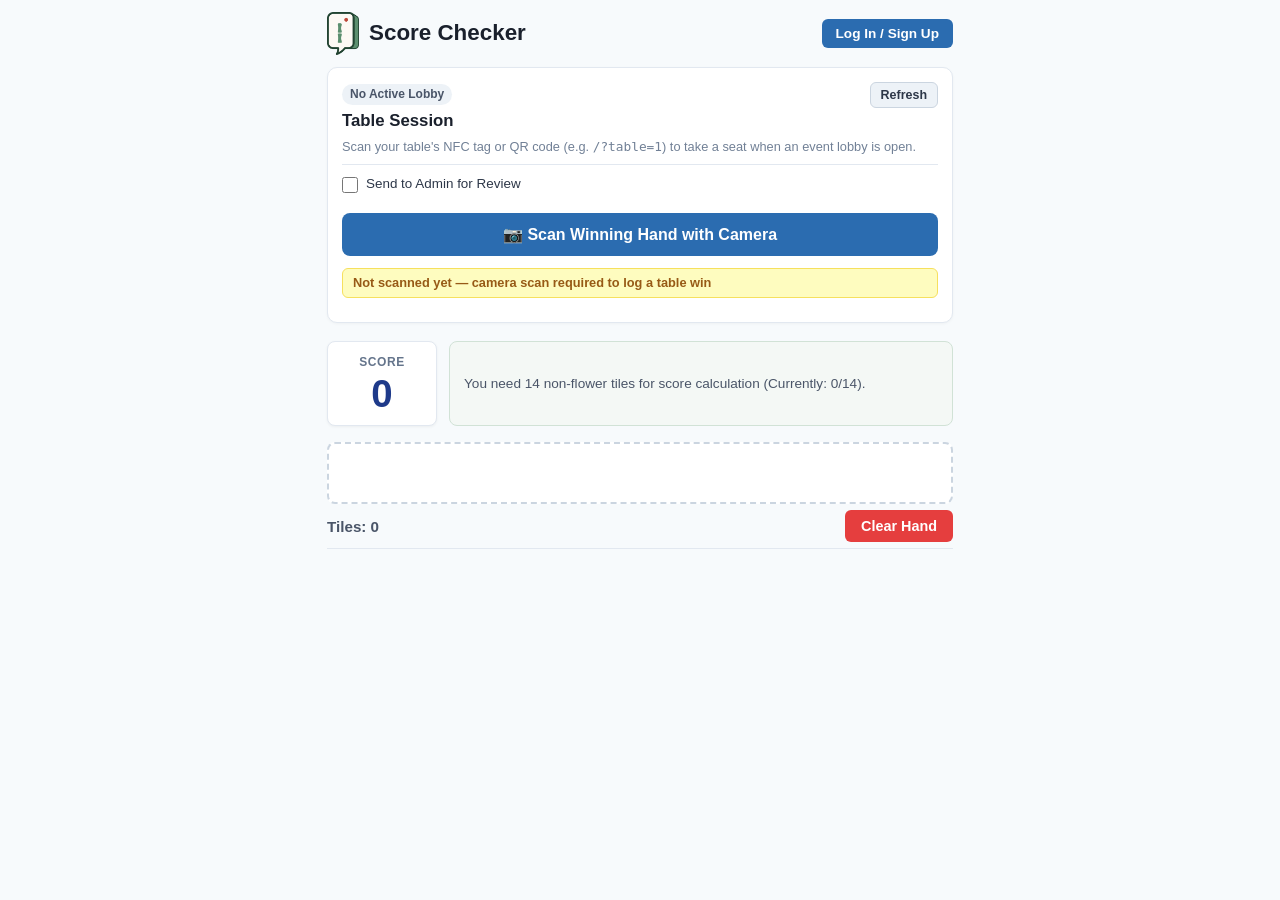
==== commit 8b0353d9: "feat: add collapsible hand tile editor and settings panel for scanned hands" ====
--- a/index.html
+++ b/index.html
@@ -1,5 +1,6 @@
 <!DOCTYPE html>
 <html lang="en">
+
 <head>
   <meta charset="UTF-8">
   <meta name="viewport" content="width=device-width, initial-scale=1.0, maximum-scale=1.0, user-scalable=no">
@@ -8,6 +9,7 @@
   <link rel="icon" type="image/png" href="mylogo.png">
   <link rel="stylesheet" href="style.css">
 </head>
+
 <body>
   <main class="display">
     <header class="app-header">
@@ -20,7 +22,8 @@
           <button type="button" id="openAuthModalBtn" class="auth-header-btn">Log In / Sign Up</button>
         </div>
         <div id="userAuthActions" class="auth-actions hidden">
-          <a href="admin.html" id="headerAdminLink" class="admin-nav-chip hidden" title="Open Admin Lobby & Review Dashboard">Admin</a>
+          <a href="admin.html" id="headerAdminLink" class="admin-nav-chip hidden"
+            title="Open Admin Lobby & Review Dashboard">Admin</a>
           <a href="profile.html" id="headerProfileLink" class="profile-chip" title="View Personal Profile">
             <img id="headerAvatar" src="tiles/01-white-dragon.svg" alt="Avatar" class="header-avatar">
             <span id="headerDisplayName">Player</span>
@@ -38,7 +41,8 @@
           <h2 id="tableSessionTitle" class="table-session-title">Table Session</h2>
         </div>
         <div class="table-header-actions">
-          <button type="button" id="refreshTableBtn" class="secondary-btn small-btn" title="Refresh table state">Refresh</button>
+          <button type="button" id="refreshTableBtn" class="secondary-btn small-btn"
+            title="Refresh table state">Refresh</button>
           <button type="button" id="leaveTableBtn" class="auth-logout-btn hidden">Leave Table</button>
         </div>
       </div>
@@ -46,6 +50,9 @@
       <p id="tableSessionHint" class="field-hint">
         Scan your table's NFC tag or QR code (e.g. <code>/?table=1</code>) to take a seat when an event lobby is open.
       </p>
+
+      <!-- Available Tables (browse & join) -->
+      <div id="availableTablesList" class="available-tables-list hidden"></div>
 
       <!-- 4 Seats Grid -->
       <div id="tableSeatsGrid" class="table-seats-grid hidden"></div>
@@ -55,7 +62,7 @@
         <div class="win-review-checkbox-row">
           <label class="checkbox-label review-checkbox-label" for="sendToAdminReviewCb">
             <input type="checkbox" id="sendToAdminReviewCb">
-            <span>Send to Admin for Review (keep scanned photo &amp; supposed points for Admin approval before logging)</span>
+            <span>Send to Admin for Review</span>
           </label>
         </div>
 
@@ -65,7 +72,8 @@
         </div>
 
         <div id="scanStatusRow" class="scan-status-row">
-          <span id="scanStatusBadge" class="scan-badge scan-badge-pending">Not scanned yet — camera scan required to log a table win</span>
+          <span id="scanStatusBadge" class="scan-badge scan-badge-pending">Not scanned yet — camera scan required to log
+            a table win</span>
           <img id="scannedPhotoThumb" class="scanned-photo-thumb hidden" alt="Scanned hand preview">
         </div>
 
@@ -86,8 +94,8 @@
       </div>
     </section>
 
-      <!-- Top Container: Side-by-Side Squares -->
-      <div class="sticky-hand-container">
+    <!-- Top Container: Side-by-Side Squares -->
+    <div class="sticky-hand-container">
       <div class="score-card">
         <!-- Left Square: Clean Big Score -->
         <div class="score-box">
@@ -102,8 +110,8 @@
           </div>
         </div>
       </div>
-       <!-- Sticky Wrapper for Hand & Controls -->
-      
+      <!-- Sticky Wrapper for Hand & Controls -->
+
       <!-- Hand Display Area -->
       <div id="hand" class="hand-box"></div>
 
@@ -114,72 +122,77 @@
       </div>
 
     </div>
-      
-    <!-- Wind Selectors & Settings -->
-    <section class="settings-panel">
-      <div class="setting-group">
-        <label for="seatWind">Seat Wind:</label>
-        <select id="seatWind">
-          <option value="tiles/04-east-wind.svg">East (東)</option>
-          <option value="tiles/05-south-wind.svg">South (南)</option>
-          <option value="tiles/06-west-wind.svg">West (西)</option>
-          <option value="tiles/07-north-wind.svg">North (北)</option>
-        </select>
-      </div>
-
-      <div class="setting-group">
-        <label for="tableWind">Table Wind:</label>
-        <select id="tableWind">
-          <option value="tiles/04-east-wind.svg">East (東)</option>
-          <option value="tiles/05-south-wind.svg">South (南)</option>
-          <option value="tiles/06-west-wind.svg">West (西)</option>
-          <option value="tiles/07-north-wind.svg">North (北)</option>
-        </select>
-      </div>
-
-      <div class="setting-group slider-group">
-        <label for="maxPoints">Max Fan Cap: <output id="maxPointsValue" for="maxPoints">13</output></label>
-        <input type="range" id="maxPoints" min="13" max="18" value="13" step="1">
-      </div>
-
-      <div class="checkbox-group">
-        <label class="checkbox-label"><input type="checkbox" id="ziMo"> Self-Drawn </label>
-        <label class="checkbox-label"><input type="checkbox" id="concealedHand"> Concealed Hand</label>
-        <label class="checkbox-label"><input type="checkbox" id="robbingKong"> Robbing Kong</label>
-        <label class="checkbox-label"><input type="checkbox" id="replacementTile"> Replacement Tile</label>
-        <label class="checkbox-label"><input type="checkbox" id="instantFlowerWin"> 8-Flower Win</label>
-        <label class="checkbox-label"><input type="checkbox" id="heavenlyHand" disabled> Heavenly Hand</label>
-        <label class="checkbox-label"><input type="checkbox" id="earthlyHand" disabled> Earthly Hand</label>
-      </div>
-    </section>
-
-    <!-- Tile Keyboard Input -->
-    <section class="keyboard">
-      <h2>Honors (字牌)</h2>
-      <div class="tile-row-wrapper">
-        <div class="tile-row" id="honors"></div>
-      </div>
-
-      <h2>Characters (萬子)</h2>
-      <div class="tile-row-wrapper">
-        <div class="tile-row" id="characters"></div>
-      </div>
-
-      <h2>Circles (筒子)</h2>
-      <div class="tile-row-wrapper">
-        <div class="tile-row" id="circles"></div>
-      </div>
-
-      <h2>Bamboos (索子)</h2>
-      <div class="tile-row-wrapper">
-        <div class="tile-row" id="bamboos"></div>
-      </div>
-
-      <h2>Flowers & Seasons (花牌)</h2>
-      <div class="tile-row-wrapper">
-        <div class="tile-row" id="flowersandseasons"></div>
-      </div>
-    </section>
+
+    <button type="button" id="editHandBtn" class="secondary-btn full-width-btn hidden">Edit wrongly scanned
+      tiles</button>
+
+    <div id="editHandSection" class="hidden">
+      <!-- Wind Selectors & Settings -->
+      <section class="settings-panel">
+        <div class="setting-group">
+          <label for="seatWind">Seat Wind:</label>
+          <select id="seatWind">
+            <option value="tiles/04-east-wind.svg">East (東)</option>
+            <option value="tiles/05-south-wind.svg">South (南)</option>
+            <option value="tiles/06-west-wind.svg">West (西)</option>
+            <option value="tiles/07-north-wind.svg">North (北)</option>
+          </select>
+        </div>
+
+        <div class="setting-group">
+          <label for="tableWind">Table Wind:</label>
+          <select id="tableWind">
+            <option value="tiles/04-east-wind.svg">East (東)</option>
+            <option value="tiles/05-south-wind.svg">South (南)</option>
+            <option value="tiles/06-west-wind.svg">West (西)</option>
+            <option value="tiles/07-north-wind.svg">North (北)</option>
+          </select>
+        </div>
+
+        <div class="setting-group slider-group">
+          <label for="maxPoints">Max Fan Cap: <output id="maxPointsValue" for="maxPoints">13</output></label>
+          <input type="range" id="maxPoints" min="13" max="18" value="13" step="1">
+        </div>
+
+        <div class="checkbox-group">
+          <label class="checkbox-label"><input type="checkbox" id="ziMo"> Self-Drawn </label>
+          <label class="checkbox-label"><input type="checkbox" id="concealedHand"> Concealed Hand</label>
+          <label class="checkbox-label"><input type="checkbox" id="robbingKong"> Robbing Kong</label>
+          <label class="checkbox-label"><input type="checkbox" id="replacementTile"> Replacement Tile</label>
+          <label class="checkbox-label"><input type="checkbox" id="instantFlowerWin"> 8-Flower Win</label>
+          <label class="checkbox-label"><input type="checkbox" id="heavenlyHand" disabled> Heavenly Hand</label>
+          <label class="checkbox-label"><input type="checkbox" id="earthlyHand" disabled> Earthly Hand</label>
+        </div>
+      </section>
+
+      <!-- Tile Keyboard Input -->
+      <section class="keyboard">
+        <h2>Honors (字牌)</h2>
+        <div class="tile-row-wrapper">
+          <div class="tile-row" id="honors"></div>
+        </div>
+
+        <h2>Characters (萬子)</h2>
+        <div class="tile-row-wrapper">
+          <div class="tile-row" id="characters"></div>
+        </div>
+
+        <h2>Circles (筒子)</h2>
+        <div class="tile-row-wrapper">
+          <div class="tile-row" id="circles"></div>
+        </div>
+
+        <h2>Bamboos (索子)</h2>
+        <div class="tile-row-wrapper">
+          <div class="tile-row" id="bamboos"></div>
+        </div>
+
+        <h2>Flowers & Seasons (花牌)</h2>
+        <div class="tile-row-wrapper">
+          <div class="tile-row" id="flowersandseasons"></div>
+        </div>
+      </section>
+    </div>
   </main>
 
   <!-- Authentication Modal -->
@@ -198,12 +211,14 @@
       <form id="authForm" class="auth-form">
         <div class="form-field">
           <label for="authUsername">Username</label>
-          <input type="text" id="authUsername" name="username" autocomplete="username" placeholder="At least 3 characters" required>
+          <input type="text" id="authUsername" name="username" autocomplete="username"
+            placeholder="At least 3 characters" required>
         </div>
 
         <div class="form-field">
           <label for="authPassword">Password</label>
-          <input type="password" id="authPassword" name="password" autocomplete="current-password" placeholder="At least 6 characters" required>
+          <input type="password" id="authPassword" name="password" autocomplete="current-password"
+            placeholder="At least 6 characters" required>
         </div>
 
         <div id="authErrorMsg" class="form-feedback error-feedback hidden"></div>
@@ -218,4 +233,5 @@
   <script src="auth.js"></script>
   <script src="table.js"></script>
 </body>
+
 </html>
--- a/style.css
+++ b/style.css
@@ -1,1050 +1,1050 @@
-:root {
-  --primary-color: #2b6cb0;
-  --bg-color: #f7fafc;
-  --card-bg: #ffffff;
-  --border-color: #e2e8f0;
-  --danger-color: #e53e3e;
-  --text-color: #2d3748;
-}
-
-* {
-  box-sizing: border-box;
-  margin: 0;
-  padding: 0;
-  -webkit-tap-highlight-color: transparent;
-}
-
-body {
-  background-color: var(--bg-color);
-  color: var(--text-color);
-  font-family: -apple-system, BlinkMacSystemFont, "Segoe UI", Roboto, Helvetica, Arial, sans-serif;
-  line-height: 1.4;
-  padding-bottom: 20px;
-}
-
-.display {
-  max-width: 650px;
-  margin: 0 auto;
-  padding: 12px;
-}
-
-.app-header h1 {
-  font-size: 1.4rem;
-  text-align: center;
-  margin-bottom: 10px;
-  color: #1a202c;
-}
-
-/* Sticky Hand & Score Section */
-.sticky-top-container {
-  position: sticky;
-  top: 0;
-  z-index: 100;
-  background-color: var(--bg-color);
-  padding-top: 4px;
-  padding-bottom: 8px;
-  border-bottom: 1px solid var(--border-color);
-  margin-bottom: 12px;
-}
-
-.readout-panel {
-  background: var(--card-bg);
-  padding: 10px 14px;
-  border-radius: 8px;
-  box-shadow: 0 2px 4px rgba(0, 0, 0, 0.05);
-  border: 1px solid var(--border-color);
-}
-
-.readout-header {
-  display: flex;
-  justify-content: space-between;
-  align-items: center;
-  font-weight: bold;
-}
-
-.score {
-  font-size: 1.25rem;
-  color: var(--primary-color);
-}
-
-.tile-count {
-  font-size: 0.85rem;
-  color: #718096;
-}
-
-.status-message {
-  margin-top: 4px;
-  font-size: 0.85rem;
-  font-style: italic;
-  color: var(--danger-color);
-  min-height: 18px;
-}
-
-/* Hand Box Display */
-.hand-box {
-  min-height: 62px;
-  background: var(--card-bg);
-  border: 2px dashed #cbd5e0;
-  border-radius: 8px;
-  padding: 6px;
-  display: flex;
-  flex-wrap: wrap;
-  gap: 4px;
-  align-items: center;
-  margin-top: 8px;
-  max-height: 130px;
-  overflow-y: auto;
-  touch-action: pan-y;
-}
-
-.hand-tile {
-  width: 36px;
-  height: 48px;
-  object-fit: contain;
-  padding: 2px;
-  border: 1px solid #cbd5e0;
-  border-radius: 6px;
-  background: #ffffff;
-  box-shadow: 0 1px 2px rgba(0, 0, 0, 0.05);
-  cursor: pointer;
-  user-select: none;
-  transition: transform 0.1s ease, background-color 0.1s ease;
-}
-
-.hand-tile:active {
-  transform: scale(0.92);
-  background-color: #edf2f7;
-}
-
-.tile-spacer {
-  display: inline-block;
-  width: 10px;
-  height: 48px;
-  border-right: 2px dashed #a0aec0;
-  margin: 0 2px;
-}
-
-.rules-container {
-  font-size: 0.85rem;
-  margin-top: 6px;
-  max-height: 60px;
-  overflow-y: auto;
-  color: #4a5568;
-}
-
-/* Clear Button Action Wrapper */
-.hand-actions {
-  display: flex !important;
-  justify-content: flex-end !important;
-  align-items: center !important;
-  width: 100%;
-  margin-top: 6px;
-}
-
-/* Compact Rectangular Clear Button */
-.btn-clear {
-  display: inline-flex !important;
-  align-items: center;
-  justify-content: center;
-  flex: 0 0 auto !important;
-  width: auto !important;
-  max-width: max-content !important;
-  padding: 6px 14px;
-  font-size: 0.85rem;
-  font-weight: 600;
-  border-radius: 6px;
-  background-color: var(--danger-color);
-  color: #ffffff;
-  border: none;
-  cursor: pointer;
-  touch-action: manipulation;
-  transition: background-color 0.15s ease;
-}
-
-.btn-clear:active {
-  background-color: #c53030;
-}
-
-/* Settings & Sliders Panel */
-.settings-panel {
-  display: flex;
-  flex-wrap: wrap;
-  gap: 10px;
-  background: var(--card-bg);
-  padding: 10px;
-  border-radius: 8px;
-  border: 1px solid var(--border-color);
-  margin-bottom: 12px;
-}
-
-.setting-group {
-  flex: 1 1 45%;
-  display: flex;
-  flex-direction: column;
-  gap: 4px;
-  font-size: 0.85rem;
-}
-
-.setting-group select, 
-.setting-group input {
-  padding: 6px;
-  border-radius: 6px;
-  border: 1px solid #cbd5e0;
-  font-size: 0.9rem;
-  background: #fff;
-  touch-action: manipulation;
-}
-
-.slider-group {
-  flex: 1 1 100%;
-}
-
-/* Inline Checkbox Layout */
-.checkbox-group {
-  flex: 1 1 100%;
-  display: flex !important;
-  flex-direction: row !important;
-  flex-wrap: wrap !important;
-  align-items: center !important;
-  gap: 8px 16px;
-  margin-top: 8px;
-}
-
-.checkbox-label {
-  display: inline-flex !important;
-  flex-direction: row !important;
-  align-items: center !important;
-  gap: 6px;
-  font-size: 0.85rem;
-  font-weight: 500;
-  color: var(--text-color);
-  cursor: pointer;
-  user-select: none;
-  white-space: nowrap;
-}
-
-.checkbox-label input[type="checkbox"] {
-  width: 16px;
-  height: 16px;
-  margin: 0;
-  flex-shrink: 0;
-  accent-color: var(--primary-color);
-  cursor: pointer;
-}
-
-/* Keyboard Section & Row Scrolling */
-.keyboard h2 {
-  font-size: 0.95rem;
-  margin: 10px 0 4px 2px;
-  color: #4a5568;
-}
-
-.tile-row-wrapper {
-  overflow-x: auto;
-  -webkit-overflow-scrolling: touch;
-  padding-bottom: 4px;
-}
-
-.tile-row {
-  display: flex;
-  gap: 4px;
-  min-width: max-content;
-}
-
-.tile-btn {
-  padding: 2px;
-  border: 1px solid #cbd5e0;
-  border-radius: 6px;
-  background: #fff;
-  cursor: pointer;
-  touch-action: manipulation;
-  user-select: none;
-}
-
-.tile-btn:active {
-  background-color: #e2e8f0;
-  transform: scale(0.95);
-}
-
-.tile-btn img {
-  width: 32px;
-  height: 44px;
-  display: block;
-  object-fit: contain;
-  pointer-events: none;
-}
-
-.spacer-btn {
-  width: 32px;
-  height: 48px;
-  font-size: 1.2rem;
-  font-weight: bold;
-  color: #718096;
-}
-
-/* Responsive Scaling for Desktop */
-@media (min-width: 480px) {
-  .hand-tile {
-    width: 40px;
-    height: 54px;
-    padding: 3px;
-  }
-  .tile-btn img {
-    width: 36px;
-    height: 50px;
-  }
-  .setting-group {
-    flex: 1 1 30%;
-  }
-  .slider-group {
-    flex: 1 1 30%;
-  }
-}
-
-/* Responsive Scaling for Standard Mobile Screens (360px to 480px) */
-@media (min-width: 361px) and (max-width: 479px) {
-  .app-logo {
-    width: 29px;
-  }
-  .app-header h1 {
-    font-size: 1.3rem;
-  }
-  /* Hand tiles slightly smaller than desktop, larger than small mobile */
-  .hand-tile {
-    width: 34px;
-    height: 46px;
-    padding: 2px;
-  }
-
-  /* Keyboard tiles */
-  .tile-btn img {
-    width: 30px;
-    height: 42px;
-  }
-
-  /* Balanced Score Box */
-  .score-box {
-    flex: 0 0 100px;
-    padding: 10px 6px;
-  }
-
-  .score-box h2 {
-    font-size: 2rem;
-  }
-
-  /* Rules Box Text Sizing */
-  #rules, 
-  .info-text, 
-  .warning-text, 
-  .placeholder-text {
-    font-size: 0.82rem;
-  }
-
-  /* Settings dropdowns fit 2 per row cleanly */
-  .setting-group {
-    flex: 1 1 45%;
-  }
-
-  /* Slider takes full width below dropdowns */
-  .slider-group {
-    flex: 1 1 100%;
-  }
-}
-
-
-/* Responsive Scaling for Small Mobile Screens (< 360px) */
-@media (max-width: 360px) {
-  .app-logo {
-    width: 26px;
-  }
-  .app-header h1 {
-    font-size: 1.2rem;
-  }
-  /* Scale down selected hand tiles */
-  .hand-tile {
-    width: 30px;
-    height: 40px;
-    padding: 1px;
-  }
-
-  /* Scale down keyboard selection tiles */
-  .tile-btn img {
-    width: 26px;
-    height: 36px;
-  }
-
-  /* Compact score box width */
-  .score-box {
-    flex: 0 0 90px;
-    padding: 8px 4px;
-  }
-
-  .score-box h2 {
-    font-size: 1.8rem;
-  }
-
-  /* Adjust rules text size for tight screens */
-  .rules-box {
-    padding: 8px 10px;
-    min-height: 70px;
-  }
-
-  #rules, 
-  .info-text, 
-  .warning-text, 
-  .placeholder-text {
-    font-size: 0.78rem;
-  }
-
-  /* Force settings dropdowns to take full width */
-  .setting-group {
-    flex: 1 1 100%;
-  }
-
-  /* Action row spacing */
-  #tileCount {
-    font-size: 0.85rem;
-  }
-
-  .clear-btn {
-    padding: 6px 12px;
-    font-size: 0.8rem;
-  }
-}
-
-
-
-/* Top Container - Side-by-Side Layout */
-.score-card {
-  display: flex;
-  gap: 12px;
-  align-items: stretch;
-  margin-bottom: 16px;
-  width: 100%;
-}
-
-/* Left Square: Score Box */
-.score-box {
-  flex: 0 0 110px;
-  background-color: #ffffff;
-  border: 1px solid #e2e8f0;
-  border-radius: 8px;
-  padding: 12px;
-  display: flex;
-  flex-direction: column;
-  justify-content: center;
-  align-items: center;
-  text-align: center;
-  box-shadow: 0 1px 3px rgba(0, 0, 0, 0.05);
-}
-
-.score-label {
-  font-size: 0.75rem;
-  font-weight: 700;
-  letter-spacing: 0.05em;
-  color: #64748b;
-}
-
-.score-box h2 {
-  margin: 4px 0 0 0;
-  color: #1e3a8a;
-  font-size: 2.4rem;
-  font-weight: 700;
-  line-height: 1;
-}
-
-/* Right Square: Rules Box (Light Green-Grey) */
-.rules-box {
-  flex: 1;
-  background-color: #f4f8f5;
-  border: 1px solid #d1e2d6;
-  border-radius: 8px;
-  padding: 10px 14px;
-  display: flex;
-  align-items: center;
-  min-height: 80px;
-  box-sizing: border-box;
-}
-
-#rules {
-  width: 100%;
-  display: flex;
-  flex-direction: column;
-  gap: 4px;
-  font-size: 0.85rem;
-  color: #2d3748;
-  max-height: 110px;
-  overflow-y: auto;
-}
-
-#rules div {
-  font-weight: 500;
-  line-height: 1.35;
-}
-
-/* Rules Box Message States */
-.info-text {
-  color: #4a5568;
-  font-size: 0.85rem;
-  line-height: 1.4;
-}
-
-.warning-text {
-  color: #e53e3e;
-  font-size: 0.85rem;
-  font-weight: 500;
-  line-height: 1.4;
-}
-
-.placeholder-text {
-  color: #a0aec0;
-  font-style: italic;
-  font-size: 0.85rem;
-}
-
-/* Hand Action Controls Row (Spreads Tile Count Left, Clear Right) */
-.hand-actions {
-  display: flex !important;
-  justify-content: space-between !important; /* Pushes tile count far left, clear button far right */
-  align-items: center !important;
-  width: 100%;
-  margin-top: 10px;
-  margin-bottom: 20px;
-  box-sizing: border-box;
-}
-
-#tileCount {
-  font-weight: 600;
-  color: #4a5568;
-  font-size: 0.95rem;
-}
-
-.clear-btn {
-  background-color: #e53e3e;
-  color: white;
-  border: none;
-  padding: 8px 16px;
-  border-radius: 6px;
-  font-weight: bold;
-  cursor: pointer;
-  font-size: 0.9rem;
-  transition: background-color 0.2s;
-}
-
-.clear-btn:hover {
-  background-color: #c53030;
-}
-/* App Header & Logo Alignment */
-.app-header {
-  display: flex;
-  align-items: center;
-  justify-content: space-between;
-  flex-wrap: wrap;
-  gap: 10px;
-  margin-bottom: 12px;
-}
-
-.header-brand {
-  display: flex;
-  align-items: center;
-  gap: 10px;
-}
-
-.app-logo {
-  width: 32px;
-  height: auto;
-  object-fit: contain;
-}
-
-.app-header h1 {
-  font-size: 1.4rem;
-  margin-bottom: 0; /* Clears previous bottom margin */
-  color: #1a202c;
-  line-height: 1;
-}
-/* Sticky Hand Container */
-.sticky-hand-container {
-  position: sticky;
-  top: 0;
-  z-index: 100;
-  background-color: var(--bg-color, #f7fafc); /* Prevents scrolled tiles from showing underneath */
-  padding-top: 6px;
-  padding-bottom: 6px;
-  border-bottom: 1px solid var(--border-color, #e2e8f0);
-  margin-bottom: 12px;
-}
-
-/* Ensure hand-actions margin within the sticky container stays tight */
-.sticky-hand-container .hand-actions {
-  margin-top: 6px;
-  margin-bottom: 0;
-}
-
-.camera-trigger-btn {
-  width: 100%;
-  padding: 12px;
-  background-color: var(--primary-color, #2b6cb0);
-  color: white;
-  border: none;
-  border-radius: 8px;
-  font-size: 1rem;
-  font-weight: bold;
-  cursor: pointer;
-  margin-top: 8px;
-  margin-bottom: 12px;
-}
-
-.camera-trigger-btn:active {
-  opacity: 0.9;
-}
-
-/* Utility */
-.hidden {
-  display: none !important;
-}
-
-/* Header Authentication Controls */
-.header-auth {
-  display: flex;
-  align-items: center;
-  gap: 8px;
-}
-
-.auth-actions {
-  display: flex;
-  align-items: center;
-  gap: 8px;
-}
-
-.auth-header-btn,
-.primary-btn {
-  background-color: var(--primary-color);
-  color: #ffffff;
-  border: none;
-  border-radius: 6px;
-  padding: 7px 14px;
-  font-size: 0.85rem;
-  font-weight: 600;
-  cursor: pointer;
-  transition: background-color 0.15s ease;
-}
-
-.auth-header-btn:hover,
-.primary-btn:hover {
-  background-color: #2c5282;
-}
-
-.primary-btn:disabled {
-  opacity: 0.6;
-  cursor: not-allowed;
-}
-
-.full-width-btn {
-  width: 100%;
-  padding: 10px 14px;
-  font-size: 0.95rem;
-}
-
-.secondary-btn {
-  background-color: #edf2f7;
-  color: #2d3748;
-  border: 1px solid #cbd5e0;
-  border-radius: 6px;
-  padding: 7px 12px;
-  font-size: 0.85rem;
-  font-weight: 600;
-  cursor: pointer;
-  display: inline-flex;
-  align-items: center;
-  justify-content: center;
-  transition: background-color 0.15s ease;
-}
-
-.secondary-btn:hover {
-  background-color: #e2e8f0;
-}
-
-.auth-logout-btn {
-  background-color: transparent;
-  color: #4a5568;
-  border: 1px solid #cbd5e0;
-  border-radius: 6px;
-  padding: 6px 10px;
-  font-size: 0.8rem;
-  font-weight: 600;
-  cursor: pointer;
-}
-
-.auth-logout-btn:hover {
-  background-color: #edf2f7;
-  color: #1a202c;
-}
-
-.profile-chip {
-  display: inline-flex;
-  align-items: center;
-  gap: 6px;
-  padding: 4px 10px 4px 6px;
-  background-color: #ffffff;
-  border: 1px solid #cbd5e0;
-  border-radius: 999px;
-  text-decoration: none;
-  color: #1a202c;
-  font-size: 0.85rem;
-  font-weight: 600;
-  box-shadow: 0 1px 2px rgba(0, 0, 0, 0.04);
-}
-
-.profile-chip:hover {
-  border-color: var(--primary-color);
-}
-
-.header-avatar {
-  width: 24px;
-  height: 28px;
-  object-fit: contain;
-  border-radius: 4px;
-  background: #f7fafc;
-}
-
-.back-link {
-  text-decoration: none;
-  color: var(--primary-color);
-  font-size: 0.9rem;
-  font-weight: 600;
-  padding: 4px 8px;
-  border-radius: 6px;
-  background: #ebf8ff;
-}
-
-.back-link:hover {
-  background: #bee3f8;
-}
-
-/* Authentication Modal */
-.modal-overlay {
-  position: fixed;
-  inset: 0;
-  background: rgba(26, 32, 44, 0.55);
-  z-index: 300;
-  display: flex;
-  align-items: center;
-  justify-content: center;
-  padding: 16px;
-}
-
-.modal-card {
-  width: 100%;
-  max-width: 380px;
-  background: var(--card-bg);
-  border-radius: 12px;
-  border: 1px solid var(--border-color);
-  padding: 18px;
-  box-shadow: 0 10px 25px rgba(0, 0, 0, 0.15);
-}
-
-.modal-header {
-  display: flex;
-  align-items: center;
-  justify-content: space-between;
-  margin-bottom: 12px;
-}
-
-.modal-header h2 {
-  font-size: 1.2rem;
-  color: #1a202c;
-}
-
-.modal-close-btn {
-  background: none;
-  border: none;
-  font-size: 1.5rem;
-  line-height: 1;
-  color: #718096;
-  cursor: pointer;
-}
-
-.auth-tabs {
-  display: flex;
-  gap: 6px;
-  background: #edf2f7;
-  padding: 4px;
-  border-radius: 8px;
-  margin-bottom: 14px;
-}
-
-.auth-tab {
-  flex: 1;
-  padding: 7px 10px;
-  border: none;
-  border-radius: 6px;
-  background: transparent;
-  font-size: 0.85rem;
-  font-weight: 600;
-  color: #4a5568;
-  cursor: pointer;
-}
-
-.auth-tab.active {
-  background: #ffffff;
-  color: var(--primary-color);
-  box-shadow: 0 1px 2px rgba(0, 0, 0, 0.08);
-}
-
-.auth-form,
-.profile-form {
-  display: flex;
-  flex-direction: column;
-  gap: 12px;
-}
-
-.form-field {
-  display: flex;
-  flex-direction: column;
-  gap: 4px;
-}
-
-.form-field label {
-  font-size: 0.85rem;
-  font-weight: 600;
-  color: #4a5568;
-}
-
-.form-field input,
-.form-field textarea {
-  padding: 8px 10px;
-  border: 1px solid #cbd5e0;
-  border-radius: 6px;
-  font-size: 0.9rem;
-  font-family: inherit;
-  background: #ffffff;
-  color: #1a202c;
-}
-
-.form-field input:focus,
-.form-field textarea:focus {
-  outline: none;
-  border-color: var(--primary-color);
-}
-
-.form-feedback {
-  padding: 8px 10px;
-  border-radius: 6px;
-  font-size: 0.85rem;
-  font-weight: 500;
-}
-
-.error-feedback {
-  background: #fff5f5;
-  color: #c53030;
-  border: 1px solid #feb2b2;
-}
-
-.success-feedback {
-  background: #f0fff4;
-  color: #2f855a;
-  border: 1px solid #9ae6b4;
-}
-
-/* Personal Profile Page */
-.profile-card {
-  background: var(--card-bg);
-  border: 1px solid var(--border-color);
-  border-radius: 10px;
-  padding: 16px;
-  margin-bottom: 14px;
-  box-shadow: 0 1px 3px rgba(0, 0, 0, 0.04);
-}
-
-.profile-card h3 {
-  font-size: 1.05rem;
-  color: #1a202c;
-  margin-bottom: 10px;
-}
-
-.profile-identity-header {
-  display: flex;
-  align-items: center;
-  gap: 14px;
-  margin-bottom: 12px;
-}
-
-.avatar-preview-wrapper {
-  width: 68px;
-  height: 82px;
-  border-radius: 10px;
-  border: 2px solid #cbd5e0;
-  background: #f7fafc;
-  display: flex;
-  align-items: center;
-  justify-content: center;
-  padding: 4px;
-  flex-shrink: 0;
-  overflow: hidden;
-}
-
-.profile-avatar-large {
-  width: 100%;
-  height: 100%;
-  object-fit: contain;
-}
-
-.profile-identity-meta h2 {
-  font-size: 1.25rem;
-  color: #1a202c;
-  margin-bottom: 4px;
-}
-
-.profile-badges {
-  display: flex;
-  flex-wrap: wrap;
-  gap: 8px;
-  align-items: center;
-}
-
-.username-badge {
-  font-size: 0.8rem;
-  font-weight: 600;
-  color: var(--primary-color);
-  background: #ebf8ff;
-  padding: 2px 8px;
-  border-radius: 999px;
-}
-
-.joined-date {
-  font-size: 0.8rem;
-  color: #718096;
-}
-
-.avatar-controls {
-  display: flex;
-  flex-wrap: wrap;
-  gap: 8px;
-  margin-bottom: 6px;
-}
-
-.field-hint {
-  font-size: 0.8rem;
-  color: #718096;
-  margin-bottom: 8px;
-}
-
-.avatar-tile-grid {
-  display: grid;
-  grid-template-columns: repeat(auto-fill, minmax(44px, 1fr));
-  gap: 6px;
-  margin-top: 10px;
-  padding: 10px;
-  background: #f7fafc;
-  border: 1px solid #e2e8f0;
-  border-radius: 8px;
-  max-height: 220px;
-  overflow-y: auto;
-}
-
-.avatar-tile-option {
-  padding: 3px;
-  border: 2px solid transparent;
-  border-radius: 6px;
-  background: #ffffff;
-  cursor: pointer;
-  display: flex;
-  align-items: center;
-  justify-content: center;
-}
-
-.avatar-tile-option.selected {
-  border-color: var(--primary-color);
-  background: #ebf8ff;
-}
-
-.avatar-tile-option img {
-  width: 32px;
-  height: 44px;
-  object-fit: contain;
-}
-
-/* Play History Section */
-.section-header-row {
-  display: flex;
-  align-items: center;
-  justify-content: space-between;
-  margin-bottom: 4px;
-}
-
-.section-header-row h3 {
-  margin-bottom: 0;
-}
-
-.history-count-badge {
-  font-size: 0.8rem;
-  font-weight: 600;
-  color: #2f855a;
-  background: #f0fff4;
-  border: 1px solid #c6f6d5;
-  padding: 2px 8px;
-  border-radius: 999px;
-}
-
-.history-empty-state {
-  background: #f4f8f5;
-  border: 1px dashed #cbd5e0;
-  border-radius: 8px;
-  padding: 18px 14px;
-  text-align: center;
-}
-
-.empty-title {
-  font-weight: 600;
-  color: #2d3748;
-  font-size: 0.92rem;
-  margin-bottom: 4px;
-}
-
-.empty-subtitle {
-  font-size: 0.82rem;
-  color: #718096;
-}
-
-.history-table-wrapper {
-  overflow-x: auto;
-}
-
-.history-table {
-  width: 100%;
-  border-collapse: collapse;
-  font-size: 0.85rem;
-}
-
-.history-table th,
-.history-table td {
-  text-align: left;
-  padding: 8px 10px;
-  border-bottom: 1px solid var(--border-color);
-}
-
-.history-table th {
-  color: #4a5568;
-  font-weight: 600;
-  background: #f7fafc;
-}
-
-.history-hand-tiles {
-  display: flex;
-  flex-wrap: wrap;
-  gap: 2px;
-}
-
-.history-mini-tile {
-  width: 24px;
-  height: 32px;
-  object-fit: contain;
-}
-
-.history-fan-cell {
-  font-weight: 700;
-  color: var(--primary-color);
-  white-space: nowrap;
+:root {
+  --primary-color: #2b6cb0;
+  --bg-color: #f7fafc;
+  --card-bg: #ffffff;
+  --border-color: #e2e8f0;
+  --danger-color: #e53e3e;
+  --text-color: #2d3748;
+}
+
+* {
+  box-sizing: border-box;
+  margin: 0;
+  padding: 0;
+  -webkit-tap-highlight-color: transparent;
+}
+
+body {
+  background-color: var(--bg-color);
+  color: var(--text-color);
+  font-family: -apple-system, BlinkMacSystemFont, "Segoe UI", Roboto, Helvetica, Arial, sans-serif;
+  line-height: 1.4;
+  padding-bottom: 20px;
+}
+
+.display {
+  max-width: 650px;
+  margin: 0 auto;
+  padding: 12px;
+}
+
+.app-header h1 {
+  font-size: 1.4rem;
+  text-align: center;
+  margin-bottom: 10px;
+  color: #1a202c;
+}
+
+/* Sticky Hand & Score Section */
+.sticky-top-container {
+  position: sticky;
+  top: 0;
+  z-index: 100;
+  background-color: var(--bg-color);
+  padding-top: 4px;
+  padding-bottom: 8px;
+  border-bottom: 1px solid var(--border-color);
+  margin-bottom: 12px;
+}
+
+.readout-panel {
+  background: var(--card-bg);
+  padding: 10px 14px;
+  border-radius: 8px;
+  box-shadow: 0 2px 4px rgba(0, 0, 0, 0.05);
+  border: 1px solid var(--border-color);
+}
+
+.readout-header {
+  display: flex;
+  justify-content: space-between;
+  align-items: center;
+  font-weight: bold;
+}
+
+.score {
+  font-size: 1.25rem;
+  color: var(--primary-color);
+}
+
+.tile-count {
+  font-size: 0.85rem;
+  color: #718096;
+}
+
+.status-message {
+  margin-top: 4px;
+  font-size: 0.85rem;
+  font-style: italic;
+  color: var(--danger-color);
+  min-height: 18px;
+}
+
+/* Hand Box Display */
+.hand-box {
+  min-height: 62px;
+  background: var(--card-bg);
+  border: 2px dashed #cbd5e0;
+  border-radius: 8px;
+  padding: 6px;
+  display: flex;
+  flex-wrap: wrap;
+  gap: 4px;
+  align-items: center;
+  margin-top: 8px;
+  max-height: 130px;
+  overflow-y: auto;
+  touch-action: pan-y;
+}
+
+.hand-tile {
+  width: 36px;
+  height: 48px;
+  object-fit: contain;
+  padding: 2px;
+  border: 1px solid #cbd5e0;
+  border-radius: 6px;
+  background: #ffffff;
+  box-shadow: 0 1px 2px rgba(0, 0, 0, 0.05);
+  cursor: pointer;
+  user-select: none;
+  transition: transform 0.1s ease, background-color 0.1s ease;
+}
+
+.hand-tile:active {
+  transform: scale(0.92);
+  background-color: #edf2f7;
+}
+
+.tile-spacer {
+  display: inline-block;
+  width: 10px;
+  height: 48px;
+  border-right: 2px dashed #a0aec0;
+  margin: 0 2px;
+}
+
+.rules-container {
+  font-size: 0.85rem;
+  margin-top: 6px;
+  max-height: 60px;
+  overflow-y: auto;
+  color: #4a5568;
+}
+
+/* Clear Button Action Wrapper */
+.hand-actions {
+  display: flex !important;
+  justify-content: flex-end !important;
+  align-items: center !important;
+  width: 100%;
+  margin-top: 6px;
+}
+
+/* Compact Rectangular Clear Button */
+.btn-clear {
+  display: inline-flex !important;
+  align-items: center;
+  justify-content: center;
+  flex: 0 0 auto !important;
+  width: auto !important;
+  max-width: max-content !important;
+  padding: 6px 14px;
+  font-size: 0.85rem;
+  font-weight: 600;
+  border-radius: 6px;
+  background-color: var(--danger-color);
+  color: #ffffff;
+  border: none;
+  cursor: pointer;
+  touch-action: manipulation;
+  transition: background-color 0.15s ease;
+}
+
+.btn-clear:active {
+  background-color: #c53030;
+}
+
+/* Settings & Sliders Panel */
+.settings-panel {
+  display: flex;
+  flex-wrap: wrap;
+  gap: 10px;
+  background: var(--card-bg);
+  padding: 10px;
+  border-radius: 8px;
+  border: 1px solid var(--border-color);
+  margin-bottom: 12px;
+}
+
+.setting-group {
+  flex: 1 1 45%;
+  display: flex;
+  flex-direction: column;
+  gap: 4px;
+  font-size: 0.85rem;
+}
+
+.setting-group select, 
+.setting-group input {
+  padding: 6px;
+  border-radius: 6px;
+  border: 1px solid #cbd5e0;
+  font-size: 0.9rem;
+  background: #fff;
+  touch-action: manipulation;
+}
+
+.slider-group {
+  flex: 1 1 100%;
+}
+
+/* Inline Checkbox Layout */
+.checkbox-group {
+  flex: 1 1 100%;
+  display: flex !important;
+  flex-direction: row !important;
+  flex-wrap: wrap !important;
+  align-items: center !important;
+  gap: 8px 16px;
+  margin-top: 8px;
+}
+
+.checkbox-label {
+  display: inline-flex !important;
+  flex-direction: row !important;
+  align-items: center !important;
+  gap: 6px;
+  font-size: 0.85rem;
+  font-weight: 500;
+  color: var(--text-color);
+  cursor: pointer;
+  user-select: none;
+  white-space: nowrap;
+}
+
+.checkbox-label input[type="checkbox"] {
+  width: 16px;
+  height: 16px;
+  margin: 0;
+  flex-shrink: 0;
+  accent-color: var(--primary-color);
+  cursor: pointer;
+}
+
+/* Keyboard Section & Row Scrolling */
+.keyboard h2 {
+  font-size: 0.95rem;
+  margin: 10px 0 4px 2px;
+  color: #4a5568;
+}
+
+.tile-row-wrapper {
+  overflow-x: auto;
+  -webkit-overflow-scrolling: touch;
+  padding-bottom: 4px;
+}
+
+.tile-row {
+  display: flex;
+  gap: 4px;
+  min-width: max-content;
+}
+
+.tile-btn {
+  padding: 2px;
+  border: 1px solid #cbd5e0;
+  border-radius: 6px;
+  background: #fff;
+  cursor: pointer;
+  touch-action: manipulation;
+  user-select: none;
+}
+
+.tile-btn:active {
+  background-color: #e2e8f0;
+  transform: scale(0.95);
+}
+
+.tile-btn img {
+  width: 32px;
+  height: 44px;
+  display: block;
+  object-fit: contain;
+  pointer-events: none;
+}
+
+.spacer-btn {
+  width: 32px;
+  height: 48px;
+  font-size: 1.2rem;
+  font-weight: bold;
+  color: #718096;
+}
+
+/* Responsive Scaling for Desktop */
+@media (min-width: 480px) {
+  .hand-tile {
+    width: 40px;
+    height: 54px;
+    padding: 3px;
+  }
+  .tile-btn img {
+    width: 36px;
+    height: 50px;
+  }
+  .setting-group {
+    flex: 1 1 30%;
+  }
+  .slider-group {
+    flex: 1 1 30%;
+  }
+}
+
+/* Responsive Scaling for Standard Mobile Screens (360px to 480px) */
+@media (min-width: 361px) and (max-width: 479px) {
+  .app-logo {
+    width: 29px;
+  }
+  .app-header h1 {
+    font-size: 1.3rem;
+  }
+  /* Hand tiles slightly smaller than desktop, larger than small mobile */
+  .hand-tile {
+    width: 34px;
+    height: 46px;
+    padding: 2px;
+  }
+
+  /* Keyboard tiles */
+  .tile-btn img {
+    width: 30px;
+    height: 42px;
+  }
+
+  /* Balanced Score Box */
+  .score-box {
+    flex: 0 0 100px;
+    padding: 10px 6px;
+  }
+
+  .score-box h2 {
+    font-size: 2rem;
+  }
+
+  /* Rules Box Text Sizing */
+  #rules, 
+  .info-text, 
+  .warning-text, 
+  .placeholder-text {
+    font-size: 0.82rem;
+  }
+
+  /* Settings dropdowns fit 2 per row cleanly */
+  .setting-group {
+    flex: 1 1 45%;
+  }
+
+  /* Slider takes full width below dropdowns */
+  .slider-group {
+    flex: 1 1 100%;
+  }
+}
+
+
+/* Responsive Scaling for Small Mobile Screens (< 360px) */
+@media (max-width: 360px) {
+  .app-logo {
+    width: 26px;
+  }
+  .app-header h1 {
+    font-size: 1.2rem;
+  }
+  /* Scale down selected hand tiles */
+  .hand-tile {
+    width: 30px;
+    height: 40px;
+    padding: 1px;
+  }
+
+  /* Scale down keyboard selection tiles */
+  .tile-btn img {
+    width: 26px;
+    height: 36px;
+  }
+
+  /* Compact score box width */
+  .score-box {
+    flex: 0 0 90px;
+    padding: 8px 4px;
+  }
+
+  .score-box h2 {
+    font-size: 1.8rem;
+  }
+
+  /* Adjust rules text size for tight screens */
+  .rules-box {
+    padding: 8px 10px;
+    min-height: 70px;
+  }
+
+  #rules, 
+  .info-text, 
+  .warning-text, 
+  .placeholder-text {
+    font-size: 0.78rem;
+  }
+
+  /* Force settings dropdowns to take full width */
+  .setting-group {
+    flex: 1 1 100%;
+  }
+
+  /* Action row spacing */
+  #tileCount {
+    font-size: 0.85rem;
+  }
+
+  .clear-btn {
+    padding: 6px 12px;
+    font-size: 0.8rem;
+  }
+}
+
+
+
+/* Top Container - Side-by-Side Layout */
+.score-card {
+  display: flex;
+  gap: 12px;
+  align-items: stretch;
+  margin-bottom: 16px;
+  width: 100%;
+}
+
+/* Left Square: Score Box */
+.score-box {
+  flex: 0 0 110px;
+  background-color: #ffffff;
+  border: 1px solid #e2e8f0;
+  border-radius: 8px;
+  padding: 12px;
+  display: flex;
+  flex-direction: column;
+  justify-content: center;
+  align-items: center;
+  text-align: center;
+  box-shadow: 0 1px 3px rgba(0, 0, 0, 0.05);
+}
+
+.score-label {
+  font-size: 0.75rem;
+  font-weight: 700;
+  letter-spacing: 0.05em;
+  color: #64748b;
+}
+
+.score-box h2 {
+  margin: 4px 0 0 0;
+  color: #1e3a8a;
+  font-size: 2.4rem;
+  font-weight: 700;
+  line-height: 1;
+}
+
+/* Right Square: Rules Box (Light Green-Grey) */
+.rules-box {
+  flex: 1;
+  background-color: #f4f8f5;
+  border: 1px solid #d1e2d6;
+  border-radius: 8px;
+  padding: 10px 14px;
+  display: flex;
+  align-items: center;
+  min-height: 80px;
+  box-sizing: border-box;
+}
+
+#rules {
+  width: 100%;
+  display: flex;
+  flex-direction: column;
+  gap: 4px;
+  font-size: 0.85rem;
+  color: #2d3748;
+  max-height: 110px;
+  overflow-y: auto;
+}
+
+#rules div {
+  font-weight: 500;
+  line-height: 1.35;
+}
+
+/* Rules Box Message States */
+.info-text {
+  color: #4a5568;
+  font-size: 0.85rem;
+  line-height: 1.4;
+}
+
+.warning-text {
+  color: #e53e3e;
+  font-size: 0.85rem;
+  font-weight: 500;
+  line-height: 1.4;
+}
+
+.placeholder-text {
+  color: #a0aec0;
+  font-style: italic;
+  font-size: 0.85rem;
+}
+
+/* Hand Action Controls Row (Spreads Tile Count Left, Clear Right) */
+.hand-actions {
+  display: flex !important;
+  justify-content: space-between !important; /* Pushes tile count far left, clear button far right */
+  align-items: center !important;
+  width: 100%;
+  margin-top: 10px;
+  margin-bottom: 20px;
+  box-sizing: border-box;
+}
+
+#tileCount {
+  font-weight: 600;
+  color: #4a5568;
+  font-size: 0.95rem;
+}
+
+.clear-btn {
+  background-color: #e53e3e;
+  color: white;
+  border: none;
+  padding: 8px 16px;
+  border-radius: 6px;
+  font-weight: bold;
+  cursor: pointer;
+  font-size: 0.9rem;
+  transition: background-color 0.2s;
+}
+
+.clear-btn:hover {
+  background-color: #c53030;
+}
+/* App Header & Logo Alignment */
+.app-header {
+  display: flex;
+  align-items: center;
+  justify-content: space-between;
+  flex-wrap: wrap;
+  gap: 10px;
+  margin-bottom: 12px;
+}
+
+.header-brand {
+  display: flex;
+  align-items: center;
+  gap: 10px;
+}
+
+.app-logo {
+  width: 32px;
+  height: auto;
+  object-fit: contain;
+}
+
+.app-header h1 {
+  font-size: 1.4rem;
+  margin-bottom: 0; /* Clears previous bottom margin */
+  color: #1a202c;
+  line-height: 1;
+}
+/* Sticky Hand Container */
+.sticky-hand-container {
+  position: sticky;
+  top: 0;
+  z-index: 100;
+  background-color: var(--bg-color, #f7fafc); /* Prevents scrolled tiles from showing underneath */
+  padding-top: 6px;
+  padding-bottom: 6px;
+  border-bottom: 1px solid var(--border-color, #e2e8f0);
+  margin-bottom: 12px;
+}
+
+/* Ensure hand-actions margin within the sticky container stays tight */
+.sticky-hand-container .hand-actions {
+  margin-top: 6px;
+  margin-bottom: 0;
+}
+
+.camera-trigger-btn {
+  width: 100%;
+  padding: 12px;
+  background-color: var(--primary-color, #2b6cb0);
+  color: white;
+  border: none;
+  border-radius: 8px;
+  font-size: 1rem;
+  font-weight: bold;
+  cursor: pointer;
+  margin-top: 8px;
+  margin-bottom: 12px;
+}
+
+.camera-trigger-btn:active {
+  opacity: 0.9;
+}
+
+/* Utility */
+.hidden {
+  display: none !important;
+}
+
+/* Header Authentication Controls */
+.header-auth {
+  display: flex;
+  align-items: center;
+  gap: 8px;
+}
+
+.auth-actions {
+  display: flex;
+  align-items: center;
+  gap: 8px;
+}
+
+.auth-header-btn,
+.primary-btn {
+  background-color: var(--primary-color);
+  color: #ffffff;
+  border: none;
+  border-radius: 6px;
+  padding: 7px 14px;
+  font-size: 0.85rem;
+  font-weight: 600;
+  cursor: pointer;
+  transition: background-color 0.15s ease;
+}
+
+.auth-header-btn:hover,
+.primary-btn:hover {
+  background-color: #2c5282;
+}
+
+.primary-btn:disabled {
+  opacity: 0.6;
+  cursor: not-allowed;
+}
+
+.full-width-btn {
+  width: 100%;
+  padding: 10px 14px;
+  font-size: 0.95rem;
+}
+
+.secondary-btn {
+  background-color: #edf2f7;
+  color: #2d3748;
+  border: 1px solid #cbd5e0;
+  border-radius: 6px;
+  padding: 7px 12px;
+  font-size: 0.85rem;
+  font-weight: 600;
+  cursor: pointer;
+  display: inline-flex;
+  align-items: center;
+  justify-content: center;
+  transition: background-color 0.15s ease;
+}
+
+.secondary-btn:hover {
+  background-color: #e2e8f0;
+}
+
+.auth-logout-btn {
+  background-color: transparent;
+  color: #4a5568;
+  border: 1px solid #cbd5e0;
+  border-radius: 6px;
+  padding: 6px 10px;
+  font-size: 0.8rem;
+  font-weight: 600;
+  cursor: pointer;
+}
+
+.auth-logout-btn:hover {
+  background-color: #edf2f7;
+  color: #1a202c;
+}
+
+.profile-chip {
+  display: inline-flex;
+  align-items: center;
+  gap: 6px;
+  padding: 4px 10px 4px 6px;
+  background-color: #ffffff;
+  border: 1px solid #cbd5e0;
+  border-radius: 999px;
+  text-decoration: none;
+  color: #1a202c;
+  font-size: 0.85rem;
+  font-weight: 600;
+  box-shadow: 0 1px 2px rgba(0, 0, 0, 0.04);
+}
+
+.profile-chip:hover {
+  border-color: var(--primary-color);
+}
+
+.header-avatar {
+  width: 24px;
+  height: 28px;
+  object-fit: contain;
+  border-radius: 4px;
+  background: #f7fafc;
+}
+
+.back-link {
+  text-decoration: none;
+  color: var(--primary-color);
+  font-size: 0.9rem;
+  font-weight: 600;
+  padding: 4px 8px;
+  border-radius: 6px;
+  background: #ebf8ff;
+}
+
+.back-link:hover {
+  background: #bee3f8;
+}
+
+/* Authentication Modal */
+.modal-overlay {
+  position: fixed;
+  inset: 0;
+  background: rgba(26, 32, 44, 0.55);
+  z-index: 300;
+  display: flex;
+  align-items: center;
+  justify-content: center;
+  padding: 16px;
+}
+
+.modal-card {
+  width: 100%;
+  max-width: 380px;
+  background: var(--card-bg);
+  border-radius: 12px;
+  border: 1px solid var(--border-color);
+  padding: 18px;
+  box-shadow: 0 10px 25px rgba(0, 0, 0, 0.15);
+}
+
+.modal-header {
+  display: flex;
+  align-items: center;
+  justify-content: space-between;
+  margin-bottom: 12px;
+}
+
+.modal-header h2 {
+  font-size: 1.2rem;
+  color: #1a202c;
+}
+
+.modal-close-btn {
+  background: none;
+  border: none;
+  font-size: 1.5rem;
+  line-height: 1;
+  color: #718096;
+  cursor: pointer;
+}
+
+.auth-tabs {
+  display: flex;
+  gap: 6px;
+  background: #edf2f7;
+  padding: 4px;
+  border-radius: 8px;
+  margin-bottom: 14px;
+}
+
+.auth-tab {
+  flex: 1;
+  padding: 7px 10px;
+  border: none;
+  border-radius: 6px;
+  background: transparent;
+  font-size: 0.85rem;
+  font-weight: 600;
+  color: #4a5568;
+  cursor: pointer;
+}
+
+.auth-tab.active {
+  background: #ffffff;
+  color: var(--primary-color);
+  box-shadow: 0 1px 2px rgba(0, 0, 0, 0.08);
+}
+
+.auth-form,
+.profile-form {
+  display: flex;
+  flex-direction: column;
+  gap: 12px;
+}
+
+.form-field {
+  display: flex;
+  flex-direction: column;
+  gap: 4px;
+}
+
+.form-field label {
+  font-size: 0.85rem;
+  font-weight: 600;
+  color: #4a5568;
+}
+
+.form-field input,
+.form-field textarea {
+  padding: 8px 10px;
+  border: 1px solid #cbd5e0;
+  border-radius: 6px;
+  font-size: 0.9rem;
+  font-family: inherit;
+  background: #ffffff;
+  color: #1a202c;
+}
+
+.form-field input:focus,
+.form-field textarea:focus {
+  outline: none;
+  border-color: var(--primary-color);
+}
+
+.form-feedback {
+  padding: 8px 10px;
+  border-radius: 6px;
+  font-size: 0.85rem;
+  font-weight: 500;
+}
+
+.error-feedback {
+  background: #fff5f5;
+  color: #c53030;
+  border: 1px solid #feb2b2;
+}
+
+.success-feedback {
+  background: #f0fff4;
+  color: #2f855a;
+  border: 1px solid #9ae6b4;
+}
+
+/* Personal Profile Page */
+.profile-card {
+  background: var(--card-bg);
+  border: 1px solid var(--border-color);
+  border-radius: 10px;
+  padding: 16px;
+  margin-bottom: 14px;
+  box-shadow: 0 1px 3px rgba(0, 0, 0, 0.04);
+}
+
+.profile-card h3 {
+  font-size: 1.05rem;
+  color: #1a202c;
+  margin-bottom: 10px;
+}
+
+.profile-identity-header {
+  display: flex;
+  align-items: center;
+  gap: 14px;
+  margin-bottom: 12px;
+}
+
+.avatar-preview-wrapper {
+  width: 68px;
+  height: 82px;
+  border-radius: 10px;
+  border: 2px solid #cbd5e0;
+  background: #f7fafc;
+  display: flex;
+  align-items: center;
+  justify-content: center;
+  padding: 4px;
+  flex-shrink: 0;
+  overflow: hidden;
+}
+
+.profile-avatar-large {
+  width: 100%;
+  height: 100%;
+  object-fit: contain;
+}
+
+.profile-identity-meta h2 {
+  font-size: 1.25rem;
+  color: #1a202c;
+  margin-bottom: 4px;
+}
+
+.profile-badges {
+  display: flex;
+  flex-wrap: wrap;
+  gap: 8px;
+  align-items: center;
+}
+
+.username-badge {
+  font-size: 0.8rem;
+  font-weight: 600;
+  color: var(--primary-color);
+  background: #ebf8ff;
+  padding: 2px 8px;
+  border-radius: 999px;
+}
+
+.joined-date {
+  font-size: 0.8rem;
+  color: #718096;
+}
+
+.avatar-controls {
+  display: flex;
+  flex-wrap: wrap;
+  gap: 8px;
+  margin-bottom: 6px;
+}
+
+.field-hint {
+  font-size: 0.8rem;
+  color: #718096;
+  margin-bottom: 8px;
+}
+
+.avatar-tile-grid {
+  display: grid;
+  grid-template-columns: repeat(auto-fill, minmax(44px, 1fr));
+  gap: 6px;
+  margin-top: 10px;
+  padding: 10px;
+  background: #f7fafc;
+  border: 1px solid #e2e8f0;
+  border-radius: 8px;
+  max-height: 220px;
+  overflow-y: auto;
+}
+
+.avatar-tile-option {
+  padding: 3px;
+  border: 2px solid transparent;
+  border-radius: 6px;
+  background: #ffffff;
+  cursor: pointer;
+  display: flex;
+  align-items: center;
+  justify-content: center;
+}
+
+.avatar-tile-option.selected {
+  border-color: var(--primary-color);
+  background: #ebf8ff;
+}
+
+.avatar-tile-option img {
+  width: 32px;
+  height: 44px;
+  object-fit: contain;
+}
+
+/* Play History Section */
+.section-header-row {
+  display: flex;
+  align-items: center;
+  justify-content: space-between;
+  margin-bottom: 4px;
+}
+
+.section-header-row h3 {
+  margin-bottom: 0;
+}
+
+.history-count-badge {
+  font-size: 0.8rem;
+  font-weight: 600;
+  color: #2f855a;
+  background: #f0fff4;
+  border: 1px solid #c6f6d5;
+  padding: 2px 8px;
+  border-radius: 999px;
+}
+
+.history-empty-state {
+  background: #f4f8f5;
+  border: 1px dashed #cbd5e0;
+  border-radius: 8px;
+  padding: 18px 14px;
+  text-align: center;
+}
+
+.empty-title {
+  font-weight: 600;
+  color: #2d3748;
+  font-size: 0.92rem;
+  margin-bottom: 4px;
+}
+
+.empty-subtitle {
+  font-size: 0.82rem;
+  color: #718096;
+}
+
+.history-table-wrapper {
+  overflow-x: auto;
+}
+
+.history-table {
+  width: 100%;
+  border-collapse: collapse;
+  font-size: 0.85rem;
+}
+
+.history-table th,
+.history-table td {
+  text-align: left;
+  padding: 8px 10px;
+  border-bottom: 1px solid var(--border-color);
+}
+
+.history-table th {
+  color: #4a5568;
+  font-weight: 600;
+  background: #f7fafc;
+}
+
+.history-hand-tiles {
+  display: flex;
+  flex-wrap: wrap;
+  gap: 2px;
+}
+
+.history-mini-tile {
+  width: 24px;
+  height: 32px;
+  object-fit: contain;
+}
+
+.history-fan-cell {
+  font-weight: 700;
+  color: var(--primary-color);
+  white-space: nowrap;
 }
 
 
@@ -1452,4 +1452,87 @@
 .pending-review-buttons {
   display: flex;
   gap: 8px;
-}+}
+
+/* Available tables: mahjong table visual cards */
+.available-tables-list {
+  display: grid;
+  grid-template-columns: repeat(auto-fill, minmax(150px, 1fr));
+  gap: 14px;
+  margin: 14px 0;
+}
+.available-table-card {
+  display: flex;
+  flex-direction: column;
+  align-items: center;
+  gap: 8px;
+  padding: 14px 12px 12px;
+  background: linear-gradient(180deg, #ffffff, #f1f5f9);
+  border: 1px solid #e2e8f0;
+  border-radius: 14px;
+  box-shadow: 0 2px 8px rgba(15, 23, 42, 0.06);
+  transition: transform 0.15s ease, box-shadow 0.15s ease;
+}
+.available-table-card.open:hover {
+  transform: translateY(-2px);
+  box-shadow: 0 6px 16px rgba(15, 23, 42, 0.12);
+}
+.available-table-card.full {
+  opacity: 0.65;
+}
+.mj-table-visual {
+  position: relative;
+  width: 112px;
+  height: 112px;
+  margin: 4px 0;
+}
+.mj-table-felt {
+  position: absolute;
+  inset: 22px;
+  display: flex;
+  align-items: center;
+  justify-content: center;
+  border-radius: 14px;
+  background: radial-gradient(circle at 30% 30%, #2f9e6b, #1b6b47);
+  border: 3px solid #8b5e34;
+  box-shadow: inset 0 0 10px rgba(0, 0, 0, 0.35);
+  color: #fff;
+  font-size: 1.6rem;
+  font-weight: 800;
+}
+.mj-seat {
+  position: absolute;
+  width: 26px;
+  height: 26px;
+  border-radius: 50%;
+  border: 2px dashed #cbd5e1;
+  background: #f8fafc;
+  overflow: hidden;
+  display: flex;
+  align-items: center;
+  justify-content: center;
+}
+.mj-seat.taken {
+  border: 2px solid #f59e0b;
+  background: #fff7e0;
+}
+.mj-seat img {
+  width: 100%;
+  height: 100%;
+  object-fit: cover;
+}
+.mj-seat-1 { top: 0; left: 50%; transform: translateX(-50%); }
+.mj-seat-2 { right: 0; top: 50%; transform: translateY(-50%); }
+.mj-seat-3 { bottom: 0; left: 50%; transform: translateX(-50%); }
+.mj-seat-4 { left: 0; top: 50%; transform: translateY(-50%); }
+.available-table-name {
+  font-weight: 700;
+  color: #1e293b;
+}
+.available-table-count {
+  font-size: 0.85rem;
+  color: #64748b;
+}
+.available-table-card .primary-btn {
+  width: 100%;
+}
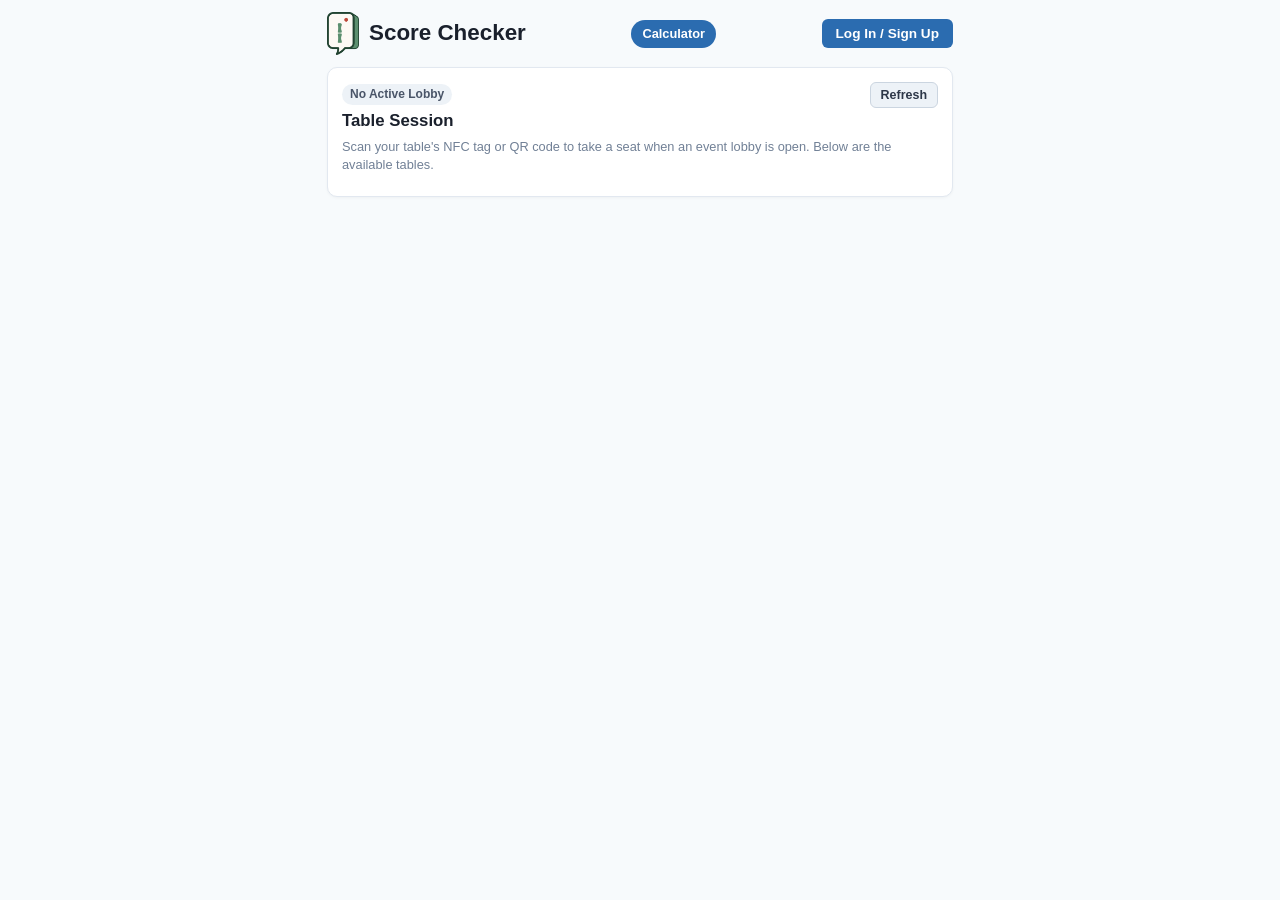
==== commit 5ca5349f: "refactor: split application into dedicated lobby, table, and calculator pages" ====
--- a/index.html
+++ b/index.html
@@ -17,6 +17,8 @@
         <img src="mylogo.png" alt="Logo" class="app-logo">
         <h1>Score Checker</h1>
       </div>
+      <a href="calculator.html" id="calculatorLink" class="admin-nav-chip"
+        title="Open the points calculator">Calculator</a>
       <div class="header-auth" id="authHeaderBar">
         <div id="guestAuthActions" class="auth-actions">
           <button type="button" id="openAuthModalBtn" class="auth-header-btn">Log In / Sign Up</button>
@@ -48,151 +50,14 @@
       </div>
 
       <p id="tableSessionHint" class="field-hint">
-        Scan your table's NFC tag or QR code (e.g. <code>/?table=1</code>) to take a seat when an event lobby is open.
+        Scan your table's NFC tag or QR code to take a seat when an event lobby is open. Below are the available tables.
       </p>
 
       <!-- Available Tables (browse & join) -->
       <div id="availableTablesList" class="available-tables-list hidden"></div>
 
-      <!-- 4 Seats Grid -->
-      <div id="tableSeatsGrid" class="table-seats-grid hidden"></div>
-
-      <!-- Camera Scan & Win Logging Controls -->
-      <div class="win-logging-box">
-        <div class="win-review-checkbox-row">
-          <label class="checkbox-label review-checkbox-label" for="sendToAdminReviewCb">
-            <input type="checkbox" id="sendToAdminReviewCb">
-            <span>Send to Admin for Review</span>
-          </label>
-        </div>
-
-        <div class="camera-scan-row">
-          <button type="button" id="openCameraBtn" class="camera-trigger-btn">📷 Scan Winning Hand with Camera</button>
-          <input type="file" id="nativeCameraInput" accept="image/*" capture="environment" class="hidden">
-        </div>
-
-        <div id="scanStatusRow" class="scan-status-row">
-          <span id="scanStatusBadge" class="scan-badge scan-badge-pending">Not scanned yet — camera scan required to log
-            a table win</span>
-          <img id="scannedPhotoThumb" class="scanned-photo-thumb hidden" alt="Scanned hand preview">
-        </div>
-
-        <div id="winPayoutControls" class="win-payout-controls hidden">
-          <div id="discarderPickerGroup" class="setting-group">
-            <label for="discarderSelect">Discarder (Who dealt into this hand?):</label>
-            <select id="discarderSelect">
-              <option value="">-- Select opponent who discarded --</option>
-            </select>
-          </div>
-
-          <div id="payoutPreviewBox" class="payout-preview-box"></div>
-
-          <button type="button" id="logWinBtn" class="primary-btn full-width-btn" disabled>Log Winning Hand</button>
-        </div>
-
-        <div id="tableWinFeedback" class="form-feedback hidden"></div>
-      </div>
+      <div id="tableWinFeedback" class="form-feedback hidden"></div>
     </section>
-
-    <!-- Top Container: Side-by-Side Squares -->
-    <div class="sticky-hand-container">
-      <div class="score-card">
-        <!-- Left Square: Clean Big Score -->
-        <div class="score-box">
-          <span class="score-label">SCORE</span>
-          <h2 id="score">0</h2>
-        </div>
-
-        <!-- Right Square: Matched Rules & Status Messages -->
-        <div id="rulesContainer" class="rules-box">
-          <div id="rules">
-            <span class="info-text">You need 14 non-flower tiles for score calculation (Currently: 0/14).</span>
-          </div>
-        </div>
-      </div>
-      <!-- Sticky Wrapper for Hand & Controls -->
-
-      <!-- Hand Display Area -->
-      <div id="hand" class="hand-box"></div>
-
-      <!-- Hand Actions Row (Tile counter far left, Clear button far right) -->
-      <div class="hand-actions">
-        <span id="tileCount">Tiles: 0</span>
-        <button id="clearBtn" class="clear-btn">Clear Hand</button>
-      </div>
-
-    </div>
-
-    <button type="button" id="editHandBtn" class="secondary-btn full-width-btn hidden">Edit wrongly scanned
-      tiles</button>
-
-    <div id="editHandSection" class="hidden">
-      <!-- Wind Selectors & Settings -->
-      <section class="settings-panel">
-        <div class="setting-group">
-          <label for="seatWind">Seat Wind:</label>
-          <select id="seatWind">
-            <option value="tiles/04-east-wind.svg">East (東)</option>
-            <option value="tiles/05-south-wind.svg">South (南)</option>
-            <option value="tiles/06-west-wind.svg">West (西)</option>
-            <option value="tiles/07-north-wind.svg">North (北)</option>
-          </select>
-        </div>
-
-        <div class="setting-group">
-          <label for="tableWind">Table Wind:</label>
-          <select id="tableWind">
-            <option value="tiles/04-east-wind.svg">East (東)</option>
-            <option value="tiles/05-south-wind.svg">South (南)</option>
-            <option value="tiles/06-west-wind.svg">West (西)</option>
-            <option value="tiles/07-north-wind.svg">North (北)</option>
-          </select>
-        </div>
-
-        <div class="setting-group slider-group">
-          <label for="maxPoints">Max Fan Cap: <output id="maxPointsValue" for="maxPoints">13</output></label>
-          <input type="range" id="maxPoints" min="13" max="18" value="13" step="1">
-        </div>
-
-        <div class="checkbox-group">
-          <label class="checkbox-label"><input type="checkbox" id="ziMo"> Self-Drawn </label>
-          <label class="checkbox-label"><input type="checkbox" id="concealedHand"> Concealed Hand</label>
-          <label class="checkbox-label"><input type="checkbox" id="robbingKong"> Robbing Kong</label>
-          <label class="checkbox-label"><input type="checkbox" id="replacementTile"> Replacement Tile</label>
-          <label class="checkbox-label"><input type="checkbox" id="instantFlowerWin"> 8-Flower Win</label>
-          <label class="checkbox-label"><input type="checkbox" id="heavenlyHand" disabled> Heavenly Hand</label>
-          <label class="checkbox-label"><input type="checkbox" id="earthlyHand" disabled> Earthly Hand</label>
-        </div>
-      </section>
-
-      <!-- Tile Keyboard Input -->
-      <section class="keyboard">
-        <h2>Honors (字牌)</h2>
-        <div class="tile-row-wrapper">
-          <div class="tile-row" id="honors"></div>
-        </div>
-
-        <h2>Characters (萬子)</h2>
-        <div class="tile-row-wrapper">
-          <div class="tile-row" id="characters"></div>
-        </div>
-
-        <h2>Circles (筒子)</h2>
-        <div class="tile-row-wrapper">
-          <div class="tile-row" id="circles"></div>
-        </div>
-
-        <h2>Bamboos (索子)</h2>
-        <div class="tile-row-wrapper">
-          <div class="tile-row" id="bamboos"></div>
-        </div>
-
-        <h2>Flowers & Seasons (花牌)</h2>
-        <div class="tile-row-wrapper">
-          <div class="tile-row" id="flowersandseasons"></div>
-        </div>
-      </section>
-    </div>
   </main>
 
   <!-- Authentication Modal -->
@@ -228,8 +93,6 @@
     </div>
   </div>
 
-  <script src="app.js"></script>
-  <script src="ai.js"></script>
   <script src="auth.js"></script>
   <script src="table.js"></script>
 </body>
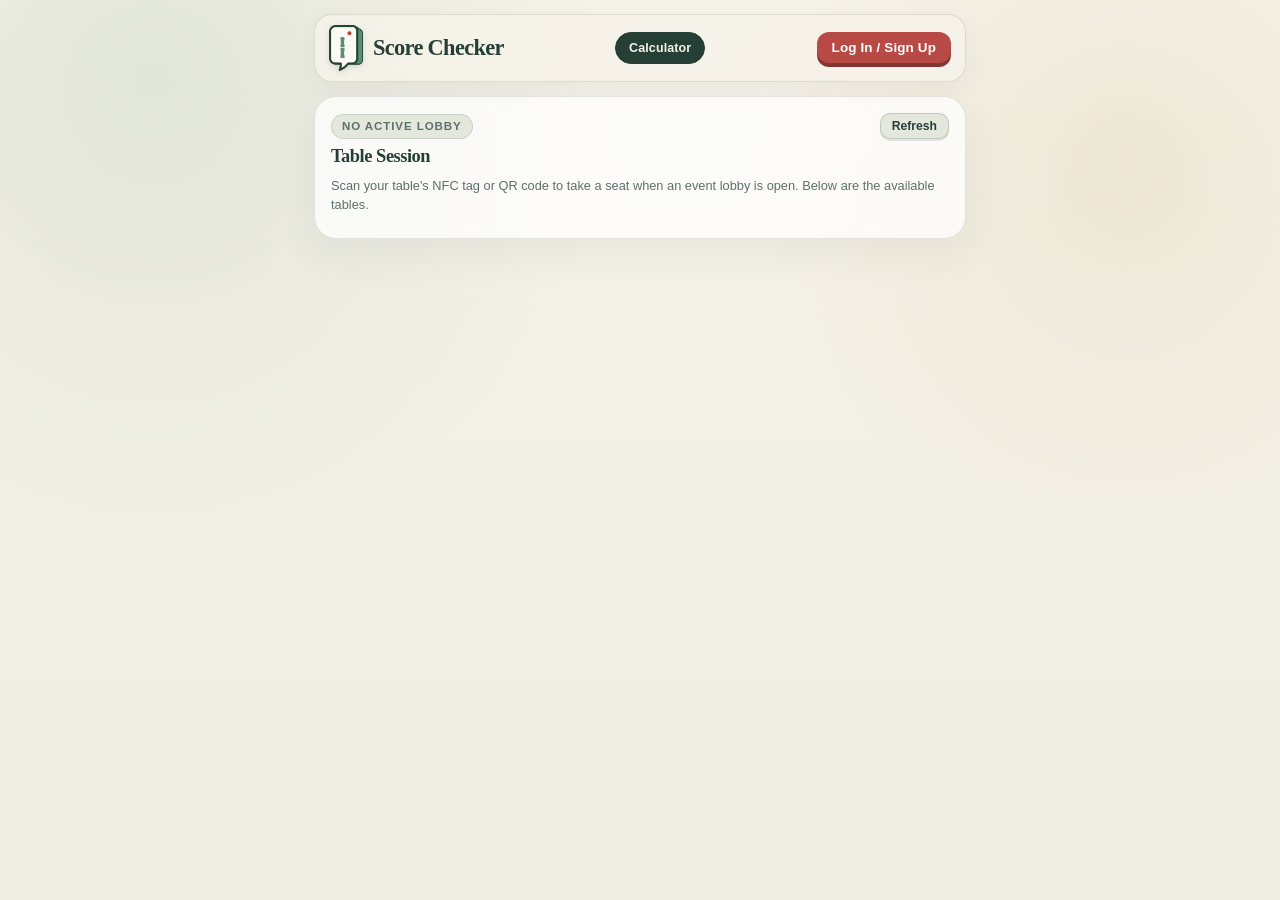
==== commit af3d28ff: "feat: add lobby leaderboard system with tracking and UI components" ====
--- a/index.html
+++ b/index.html
@@ -56,6 +56,21 @@
       <!-- Available Tables (browse & join) -->
       <div id="availableTablesList" class="available-tables-list hidden"></div>
 
+      <!-- Lobby Leaderboard (Top 5 + View All) -->
+      <div id="lobbyLeaderboardSection" class="leaderboard-section hidden">
+        <div class="section-header-row leaderboard-header-row">
+          <h3 class="leaderboard-title">🏆 Lobby Leaderboard</h3>
+          <span id="leaderboardCountBadge" class="lobby-badge">0 Players</span>
+        </div>
+        <div id="lobbyLeaderboardEmpty" class="leaderboard-empty-state hidden">
+          No players have joined the lobby yet.
+        </div>
+        <div id="lobbyLeaderboardList" class="leaderboard-list"></div>
+        <button type="button" id="toggleLeaderboardBtn" class="secondary-btn small-btn leaderboard-toggle-btn hidden">
+          View All Players
+        </button>
+      </div>
+
       <div id="tableWinFeedback" class="form-feedback hidden"></div>
     </section>
   </main>
--- a/style.css
+++ b/style.css
@@ -1,10 +1,36 @@
 :root {
-  --primary-color: #2b6cb0;
-  --bg-color: #f7fafc;
-  --card-bg: #ffffff;
-  --border-color: #e2e8f0;
-  --danger-color: #e53e3e;
-  --text-color: #2d3748;
+  /* Core MahjongYok Brand Palette */
+  --forest-ink: #263F36;
+  --muted-jade: #5B8B72;
+  --brick-red: #B84A45;
+  --brick-red-shadow: #823531;
+  --brushed-gold: #C4A66A;
+  --soft-ivory: #F6F3EA;
+
+  /* Derived Surface & UI Tokens (matching booking.mahjongyok.com) */
+  --background: #F6F3EA;
+  --foreground: #263F36;
+  --card: #FFFFFF;
+  --card-translucent: rgba(255, 255, 255, 0.72);
+  --primary: #263F36;
+  --primary-foreground: #F6F3EA;
+  --secondary: #5B8B72;
+  --secondary-foreground: #F6F3EA;
+  --accent: #B84A45;
+  --accent-foreground: #FFFFFF;
+  --muted: #E4E7DC;
+  --recessed-surface: #EEF2EB;
+  --muted-foreground: #5D7069;
+  --border: rgba(38, 63, 54, 0.14);
+  --border-strong: rgba(38, 63, 54, 0.22);
+
+  /* Backward-compatible aliases */
+  --primary-color: #263F36;
+  --bg-color: #F6F3EA;
+  --card-bg: rgba(255, 255, 255, 0.78);
+  --border-color: rgba(38, 63, 54, 0.14);
+  --danger-color: #B84A45;
+  --text-color: #263F36;
 }
 
 * {
@@ -15,44 +41,403 @@
 }
 
 body {
-  background-color: var(--bg-color);
-  color: var(--text-color);
-  font-family: -apple-system, BlinkMacSystemFont, "Segoe UI", Roboto, Helvetica, Arial, sans-serif;
+  background-color: var(--soft-ivory);
+  background-image:
+    radial-gradient(circle at 12% 8%, rgba(91, 139, 114, 0.12), transparent 34%),
+    radial-gradient(circle at 88% 18%, rgba(196, 166, 106, 0.14), transparent 28%),
+    linear-gradient(180deg, #F6F3EA 0%, #EFECE1 100%);
+  background-attachment: fixed;
+  color: var(--forest-ink);
+  font-family: Arial, Helvetica, sans-serif;
+  line-height: 1.45;
+  padding-bottom: 28px;
+  min-height: 100vh;
+}
+
+h1,
+h2,
+h3,
+h4,
+.table-session-title,
+.leaderboard-title {
+  font-family: Georgia, "Times New Roman", serif;
+  letter-spacing: -0.025em;
+  color: var(--forest-ink);
+}
+
+.display {
+  max-width: 680px;
+  margin: 0 auto;
+  padding: 14px;
+}
+
+/* ==========================================
+   App Header & Navigation Pills
+   ========================================== */
+.app-header {
+  display: flex;
+  align-items: center;
+  justify-content: space-between;
+  flex-wrap: wrap;
+  gap: 10px;
+  margin-bottom: 14px;
+  padding: 10px 14px;
+  background: rgba(246, 243, 234, 0.85);
+  backdrop-filter: blur(10px);
+  -webkit-backdrop-filter: blur(10px);
+  border: 1px solid rgba(38, 63, 54, 0.12);
+  border-radius: 18px;
+  box-shadow: 0 8px 24px rgba(38, 63, 54, 0.05);
+}
+
+.header-brand {
+  display: flex;
+  align-items: center;
+  gap: 10px;
+}
+
+.app-logo {
+  width: 34px;
+  height: auto;
+  object-fit: contain;
+  filter: drop-shadow(0 2px 3px rgba(38, 63, 54, 0.16));
+}
+
+.app-header h1 {
+  font-family: Georgia, "Times New Roman", serif;
+  font-size: 1.4rem;
+  font-weight: 700;
+  letter-spacing: -0.03em;
+  margin-bottom: 0;
+  color: var(--forest-ink);
+  line-height: 1.1;
+}
+
+.header-auth {
+  display: flex;
+  align-items: center;
+  flex-wrap: wrap;
+  gap: 8px;
+}
+
+.auth-actions {
+  display: flex;
+  align-items: center;
+  flex-wrap: wrap;
+  gap: 8px;
+}
+
+/* Pill Navigation Links (matching booking.mahjongyok.com .header-link) */
+.admin-nav-chip,
+.back-link {
+  display: inline-flex;
+  align-items: center;
+  justify-content: center;
+  padding: 6px 13px;
+  border-radius: 999px;
+  border: 1px solid rgba(38, 63, 54, 0.18);
+  background-color: rgba(255, 255, 255, 0.75);
+  color: var(--forest-ink);
+  text-decoration: none;
+  font-family: Arial, Helvetica, sans-serif;
+  font-size: 0.78rem;
+  font-weight: 800;
+  letter-spacing: 0.01em;
+  transition: all 0.15s ease;
+}
+
+.admin-nav-chip {
+  background-color: var(--forest-ink);
+  color: var(--soft-ivory);
+  border-color: var(--forest-ink);
+}
+
+.admin-nav-chip:hover {
+  background-color: var(--muted-jade);
+  border-color: var(--muted-jade);
+  color: #ffffff;
+}
+
+.back-link:hover {
+  background-color: var(--muted);
+  border-color: rgba(38, 63, 54, 0.28);
+}
+
+.profile-chip {
+  display: inline-flex;
+  align-items: center;
+  gap: 7px;
+  padding: 4px 12px 4px 6px;
+  background-color: #ffffff;
+  border: 1px solid rgba(38, 63, 54, 0.18);
+  border-radius: 999px;
+  text-decoration: none;
+  color: var(--forest-ink);
+  font-size: 0.82rem;
+  font-weight: 800;
+  box-shadow: 0 2px 5px rgba(38, 63, 54, 0.06);
+  transition: all 0.15s ease;
+}
+
+.profile-chip:hover {
+  background-color: var(--muted);
+  border-color: var(--muted-jade);
+}
+
+.header-avatar {
+  width: 24px;
+  height: 28px;
+  object-fit: contain;
+  border-radius: 4px;
+  background: var(--soft-ivory);
+  border: 1px solid rgba(38, 63, 54, 0.12);
+}
+
+/* ==========================================
+   Tactile 3D Buttons (MahjongYok Signature)
+   ========================================== */
+.auth-header-btn,
+.primary-btn,
+.camera-trigger-btn,
+.clear-btn,
+.btn-clear {
+  background-color: var(--brick-red);
+  color: #ffffff;
+  border: 0;
+  border-radius: 12px;
+  padding: 8px 15px;
+  font-family: Arial, Helvetica, sans-serif;
+  font-size: 0.84rem;
+  font-weight: 800;
+  letter-spacing: 0.01em;
+  cursor: pointer;
+  box-shadow: 0 4px 0 var(--brick-red-shadow);
+  transition: transform 0.14s ease, box-shadow 0.14s ease, background-color 0.14s ease, opacity 0.14s ease;
+  touch-action: manipulation;
+  text-decoration: none;
+  display: inline-flex;
+  align-items: center;
+  justify-content: center;
+}
+
+.auth-header-btn:hover:not(:disabled),
+.primary-btn:hover:not(:disabled),
+.camera-trigger-btn:hover:not(:disabled),
+.clear-btn:hover:not(:disabled),
+.btn-clear:hover:not(:disabled) {
+  background-color: #C1524D;
+  transform: translateY(-1px);
+  box-shadow: 0 5px 0 var(--brick-red-shadow);
+}
+
+.auth-header-btn:active:not(:disabled),
+.primary-btn:active:not(:disabled),
+.camera-trigger-btn:active:not(:disabled),
+.clear-btn:active:not(:disabled),
+.btn-clear:active:not(:disabled) {
+  transform: translateY(3px);
+  box-shadow: 0 1px 0 var(--brick-red-shadow);
+}
+
+.auth-header-btn:disabled,
+.primary-btn:disabled,
+.camera-trigger-btn:disabled,
+.clear-btn:disabled,
+.btn-clear:disabled {
+  opacity: 0.42;
+  cursor: not-allowed;
+  box-shadow: none;
+  transform: none;
+}
+
+.camera-trigger-btn {
+  width: 100%;
+  padding: 13px 16px;
+  border-radius: 13px;
+  font-size: 0.98rem;
+  box-shadow: 0 5px 0 var(--brick-red-shadow);
+  margin-top: 8px;
+  margin-bottom: 14px;
+}
+
+.full-width-btn {
+  width: 100%;
+  padding: 11px 16px;
+  font-size: 0.92rem;
+  border-radius: 13px;
+}
+
+.secondary-btn {
+  background-color: var(--muted);
+  color: var(--forest-ink);
+  border: 1px solid rgba(38, 63, 54, 0.18);
+  border-radius: 11px;
+  padding: 7px 13px;
+  font-family: Arial, Helvetica, sans-serif;
+  font-size: 0.82rem;
+  font-weight: 800;
+  cursor: pointer;
+  display: inline-flex;
+  align-items: center;
+  justify-content: center;
+  text-decoration: none;
+  box-shadow: 0 2px 0 rgba(38, 63, 54, 0.12);
+  transition: all 0.14s ease;
+}
+
+.secondary-btn:hover:not(:disabled) {
+  background-color: var(--forest-ink);
+  color: var(--soft-ivory);
+  border-color: var(--forest-ink);
+}
+
+.secondary-btn:active:not(:disabled) {
+  transform: translateY(1px);
+  box-shadow: none;
+}
+
+.auth-logout-btn {
+  background-color: transparent;
+  color: var(--muted-foreground);
+  border: 1px solid rgba(38, 63, 54, 0.2);
+  border-radius: 999px;
+  padding: 6px 12px;
+  font-size: 0.78rem;
+  font-weight: 800;
+  cursor: pointer;
+  transition: all 0.14s ease;
+}
+
+.auth-logout-btn:hover {
+  background-color: var(--muted);
+  color: var(--forest-ink);
+  border-color: var(--forest-ink);
+}
+
+.small-btn {
+  padding: 5px 11px;
+  font-size: 0.76rem;
+  border-radius: 10px;
+  text-decoration: none;
+}
+
+/* ==========================================
+   Score Card & Rules Box (Forest Ink Summary)
+   ========================================== */
+.score-card {
+  display: flex;
+  gap: 12px;
+  align-items: stretch;
+  margin-bottom: 14px;
+  width: 100%;
+  background-color: var(--forest-ink);
+  color: var(--soft-ivory);
+  padding: 12px;
+  border-radius: 22px;
+  border: 1px solid rgba(196, 166, 106, 0.35);
+  box-shadow: 0 8px 0 #182B24, 0 14px 32px rgba(38, 63, 54, 0.16);
+}
+
+/* Left Square: Score Box */
+.score-box {
+  flex: 0 0 112px;
+  background: rgba(24, 43, 36, 0.65);
+  border: 1px solid rgba(196, 166, 106, 0.42);
+  border-radius: 16px;
+  padding: 12px 8px;
+  display: flex;
+  flex-direction: column;
+  justify-content: center;
+  align-items: center;
+  text-align: center;
+}
+
+.score-label {
+  font-family: Arial, Helvetica, sans-serif;
+  font-size: 0.7rem;
+  font-weight: 900;
+  letter-spacing: 0.15em;
+  text-transform: uppercase;
+  color: var(--brushed-gold);
+}
+
+.score-box h2 {
+  font-family: Georgia, "Times New Roman", serif;
+  margin: 4px 0 0 0;
+  color: var(--soft-ivory);
+  font-size: 2.4rem;
+  font-weight: 700;
+  line-height: 1;
+}
+
+/* Right Square: Rules Box */
+.rules-box {
+  flex: 1;
+  background-color: rgba(246, 243, 234, 0.96);
+  border: 1px solid rgba(196, 166, 106, 0.45);
+  border-radius: 16px;
+  padding: 10px 14px;
+  display: flex;
+  align-items: center;
+  min-height: 82px;
+  box-sizing: border-box;
+}
+
+#rules {
+  width: 100%;
+  display: flex;
+  flex-direction: column;
+  gap: 4px;
+  font-size: 0.85rem;
+  color: var(--forest-ink);
+  max-height: 110px;
+  overflow-y: auto;
+}
+
+#rules div {
+  font-weight: 700;
+  line-height: 1.35;
+  color: var(--forest-ink);
+}
+
+/* Rules Box Message States */
+.info-text {
+  color: var(--muted-foreground);
+  font-size: 0.85rem;
+  font-weight: 600;
   line-height: 1.4;
-  padding-bottom: 20px;
-}
-
-.display {
-  max-width: 650px;
-  margin: 0 auto;
-  padding: 12px;
-}
-
-.app-header h1 {
-  font-size: 1.4rem;
-  text-align: center;
-  margin-bottom: 10px;
-  color: #1a202c;
-}
-
-/* Sticky Hand & Score Section */
+}
+
+.warning-text {
+  color: var(--brick-red);
+  font-size: 0.85rem;
+  font-weight: 700;
+  line-height: 1.4;
+}
+
+.placeholder-text {
+  color: var(--muted-foreground);
+  font-style: italic;
+  font-size: 0.85rem;
+}
+
+/* Legacy Readout classes if referenced */
 .sticky-top-container {
   position: sticky;
   top: 0;
   z-index: 100;
-  background-color: var(--bg-color);
+  background-color: var(--soft-ivory);
   padding-top: 4px;
   padding-bottom: 8px;
-  border-bottom: 1px solid var(--border-color);
+  border-bottom: 1px solid var(--border);
   margin-bottom: 12px;
 }
 
 .readout-panel {
-  background: var(--card-bg);
+  background: var(--card-translucent);
   padding: 10px 14px;
-  border-radius: 8px;
-  box-shadow: 0 2px 4px rgba(0, 0, 0, 0.05);
-  border: 1px solid var(--border-color);
+  border-radius: 14px;
+  border: 1px solid var(--border);
 }
 
 .readout-header {
@@ -64,37 +449,54 @@
 
 .score {
   font-size: 1.25rem;
-  color: var(--primary-color);
+  color: var(--forest-ink);
 }
 
 .tile-count {
   font-size: 0.85rem;
-  color: #718096;
+  color: var(--muted-foreground);
 }
 
 .status-message {
   margin-top: 4px;
   font-size: 0.85rem;
   font-style: italic;
-  color: var(--danger-color);
+  color: var(--brick-red);
   min-height: 18px;
 }
 
-/* Hand Box Display */
+/* ==========================================
+   Sticky Hand Container & 3D Mahjong Tiles
+   ========================================== */
+.sticky-hand-container {
+  position: sticky;
+  top: 0;
+  z-index: 100;
+  background: rgba(246, 243, 234, 0.92);
+  backdrop-filter: blur(8px);
+  -webkit-backdrop-filter: blur(8px);
+  padding: 8px 10px;
+  border-radius: 18px;
+  border: 1px solid rgba(38, 63, 54, 0.12);
+  margin-bottom: 12px;
+  box-shadow: 0 8px 20px rgba(38, 63, 54, 0.06);
+}
+
 .hand-box {
-  min-height: 62px;
-  background: var(--card-bg);
-  border: 2px dashed #cbd5e0;
-  border-radius: 8px;
-  padding: 6px;
+  min-height: 66px;
+  background: var(--recessed-surface);
+  border: 1.5px dashed rgba(38, 63, 54, 0.26);
+  border-radius: 16px;
+  padding: 8px;
   display: flex;
   flex-wrap: wrap;
-  gap: 4px;
-  align-items: center;
-  margin-top: 8px;
-  max-height: 130px;
+  gap: 5px;
+  align-items: center;
+  margin-top: 4px;
+  max-height: 136px;
   overflow-y: auto;
   touch-action: pan-y;
+  box-shadow: inset 0 2px 5px rgba(38, 63, 54, 0.05);
 }
 
 .hand-tile {
@@ -102,25 +504,30 @@
   height: 48px;
   object-fit: contain;
   padding: 2px;
-  border: 1px solid #cbd5e0;
-  border-radius: 6px;
-  background: #ffffff;
-  box-shadow: 0 1px 2px rgba(0, 0, 0, 0.05);
+  background: #FFFDF7;
+  border: 1px solid #D4D1C7;
+  border-bottom: 4px solid #C5C1B7;
+  border-radius: 7px;
+  box-shadow: 0 2px 4px rgba(38, 63, 54, 0.12);
   cursor: pointer;
   user-select: none;
-  transition: transform 0.1s ease, background-color 0.1s ease;
+  transition: transform 0.12s ease, box-shadow 0.12s ease;
+}
+
+.hand-tile:hover {
+  transform: translateY(-2px);
 }
 
 .hand-tile:active {
-  transform: scale(0.92);
-  background-color: #edf2f7;
+  transform: translateY(1px) scale(0.95);
+  border-bottom-width: 2px;
 }
 
 .tile-spacer {
   display: inline-block;
   width: 10px;
   height: 48px;
-  border-right: 2px dashed #a0aec0;
+  border-right: 2px dashed var(--brushed-gold);
   margin: 0 2px;
 }
 
@@ -129,70 +536,95 @@
   margin-top: 6px;
   max-height: 60px;
   overflow-y: auto;
-  color: #4a5568;
-}
-
-/* Clear Button Action Wrapper */
+  color: var(--muted-foreground);
+}
+
+/* Hand Action Controls Row (Spreads Tile Count Left, Clear Right) */
 .hand-actions {
   display: flex !important;
-  justify-content: flex-end !important;
+  justify-content: space-between !important;
   align-items: center !important;
   width: 100%;
-  margin-top: 6px;
-}
-
-/* Compact Rectangular Clear Button */
+  margin-top: 10px;
+  margin-bottom: 16px;
+  box-sizing: border-box;
+}
+
+.sticky-hand-container .hand-actions {
+  margin-top: 8px;
+  margin-bottom: 2px;
+}
+
+#tileCount {
+  font-weight: 800;
+  color: var(--forest-ink);
+  font-size: 0.88rem;
+  letter-spacing: 0.02em;
+}
+
 .btn-clear {
   display: inline-flex !important;
-  align-items: center;
-  justify-content: center;
   flex: 0 0 auto !important;
   width: auto !important;
   max-width: max-content !important;
-  padding: 6px 14px;
-  font-size: 0.85rem;
-  font-weight: 600;
-  border-radius: 6px;
-  background-color: var(--danger-color);
-  color: #ffffff;
-  border: none;
-  cursor: pointer;
-  touch-action: manipulation;
-  transition: background-color 0.15s ease;
-}
-
-.btn-clear:active {
-  background-color: #c53030;
-}
-
-/* Settings & Sliders Panel */
+}
+
+/* ==========================================
+   Settings Panel & Form Controls
+   ========================================== */
 .settings-panel {
   display: flex;
   flex-wrap: wrap;
   gap: 10px;
-  background: var(--card-bg);
-  padding: 10px;
-  border-radius: 8px;
-  border: 1px solid var(--border-color);
-  margin-bottom: 12px;
+  background: var(--card-translucent);
+  backdrop-filter: blur(8px);
+  -webkit-backdrop-filter: blur(8px);
+  padding: 14px;
+  border-radius: 20px;
+  border: 1px solid rgba(38, 63, 54, 0.12);
+  box-shadow: 0 12px 32px rgba(38, 63, 54, 0.06);
+  margin-bottom: 14px;
 }
 
 .setting-group {
   flex: 1 1 45%;
   display: flex;
   flex-direction: column;
-  gap: 4px;
-  font-size: 0.85rem;
-}
-
-.setting-group select, 
-.setting-group input {
-  padding: 6px;
-  border-radius: 6px;
-  border: 1px solid #cbd5e0;
-  font-size: 0.9rem;
-  background: #fff;
+  gap: 5px;
+  font-size: 0.8rem;
+  font-weight: 800;
+  color: var(--forest-ink);
+}
+
+.setting-group label {
+  letter-spacing: 0.02em;
+  color: var(--forest-ink);
+}
+
+.setting-group select,
+.setting-group input[type="number"],
+.setting-group input[type="text"] {
+  padding: 8px 10px;
+  border-radius: 11px;
+  border: 1px solid rgba(38, 63, 54, 0.18);
+  font-size: 0.88rem;
+  font-weight: 700;
+  color: var(--forest-ink);
+  background: #ffffff;
   touch-action: manipulation;
+  transition: border-color 0.15s ease, box-shadow 0.15s ease;
+}
+
+.setting-group select:focus,
+.setting-group input:focus {
+  outline: none;
+  border-color: var(--muted-jade);
+  box-shadow: 0 0 0 3px rgba(91, 139, 114, 0.16);
+}
+
+.setting-group input[type="range"] {
+  accent-color: var(--muted-jade);
+  cursor: pointer;
 }
 
 .slider-group {
@@ -207,7 +639,9 @@
   flex-wrap: wrap !important;
   align-items: center !important;
   gap: 8px 16px;
-  margin-top: 8px;
+  margin-top: 6px;
+  padding-top: 8px;
+  border-top: 1px solid rgba(38, 63, 54, 0.1);
 }
 
 .checkbox-label {
@@ -215,9 +649,9 @@
   flex-direction: row !important;
   align-items: center !important;
   gap: 6px;
-  font-size: 0.85rem;
-  font-weight: 500;
-  color: var(--text-color);
+  font-size: 0.84rem;
+  font-weight: 700;
+  color: var(--forest-ink);
   cursor: pointer;
   user-select: none;
   white-space: nowrap;
@@ -228,42 +662,72 @@
   height: 16px;
   margin: 0;
   flex-shrink: 0;
-  accent-color: var(--primary-color);
+  accent-color: var(--muted-jade);
   cursor: pointer;
 }
 
-/* Keyboard Section & Row Scrolling */
+/* ==========================================
+   Keyboard Section & Tactile Tile Buttons
+   ========================================== */
+.keyboard {
+  background: var(--card-translucent);
+  backdrop-filter: blur(8px);
+  -webkit-backdrop-filter: blur(8px);
+  padding: 12px 14px 16px;
+  border-radius: 22px;
+  border: 1px solid rgba(38, 63, 54, 0.12);
+  box-shadow: 0 12px 32px rgba(38, 63, 54, 0.06);
+}
+
 .keyboard h2 {
-  font-size: 0.95rem;
-  margin: 10px 0 4px 2px;
-  color: #4a5568;
+  font-family: Arial, Helvetica, sans-serif;
+  font-size: 0.76rem;
+  font-weight: 900;
+  text-transform: uppercase;
+  letter-spacing: 0.14em;
+  margin: 12px 0 6px 2px;
+  color: var(--muted-jade);
+}
+
+.keyboard h2:first-child {
+  margin-top: 2px;
 }
 
 .tile-row-wrapper {
   overflow-x: auto;
   -webkit-overflow-scrolling: touch;
-  padding-bottom: 4px;
+  padding-bottom: 6px;
 }
 
 .tile-row {
   display: flex;
-  gap: 4px;
+  gap: 5px;
   min-width: max-content;
 }
 
 .tile-btn {
-  padding: 2px;
-  border: 1px solid #cbd5e0;
-  border-radius: 6px;
-  background: #fff;
+  padding: 3px;
+  background: #FFFDF7;
+  border: 1px solid #D4D1C7;
+  border-bottom: 4px solid #C5C1B7;
+  border-radius: 7px;
+  box-shadow: 0 2px 4px rgba(38, 63, 54, 0.1);
   cursor: pointer;
   touch-action: manipulation;
   user-select: none;
+  transition: transform 0.12s ease, box-shadow 0.12s ease, border-color 0.12s ease;
+}
+
+.tile-btn:hover {
+  transform: translateY(-2px);
+  border-color: var(--brushed-gold);
+  box-shadow: 0 4px 8px rgba(38, 63, 54, 0.14);
 }
 
 .tile-btn:active {
-  background-color: #e2e8f0;
-  transform: scale(0.95);
+  background-color: var(--soft-ivory);
+  transform: translateY(2px) scale(0.96);
+  border-bottom-width: 2px;
 }
 
 .tile-btn img {
@@ -275,327 +739,14 @@
 }
 
 .spacer-btn {
-  width: 32px;
-  height: 48px;
-  font-size: 1.2rem;
-  font-weight: bold;
-  color: #718096;
-}
-
-/* Responsive Scaling for Desktop */
-@media (min-width: 480px) {
-  .hand-tile {
-    width: 40px;
-    height: 54px;
-    padding: 3px;
-  }
-  .tile-btn img {
-    width: 36px;
-    height: 50px;
-  }
-  .setting-group {
-    flex: 1 1 30%;
-  }
-  .slider-group {
-    flex: 1 1 30%;
-  }
-}
-
-/* Responsive Scaling for Standard Mobile Screens (360px to 480px) */
-@media (min-width: 361px) and (max-width: 479px) {
-  .app-logo {
-    width: 29px;
-  }
-  .app-header h1 {
-    font-size: 1.3rem;
-  }
-  /* Hand tiles slightly smaller than desktop, larger than small mobile */
-  .hand-tile {
-    width: 34px;
-    height: 46px;
-    padding: 2px;
-  }
-
-  /* Keyboard tiles */
-  .tile-btn img {
-    width: 30px;
-    height: 42px;
-  }
-
-  /* Balanced Score Box */
-  .score-box {
-    flex: 0 0 100px;
-    padding: 10px 6px;
-  }
-
-  .score-box h2 {
-    font-size: 2rem;
-  }
-
-  /* Rules Box Text Sizing */
-  #rules, 
-  .info-text, 
-  .warning-text, 
-  .placeholder-text {
-    font-size: 0.82rem;
-  }
-
-  /* Settings dropdowns fit 2 per row cleanly */
-  .setting-group {
-    flex: 1 1 45%;
-  }
-
-  /* Slider takes full width below dropdowns */
-  .slider-group {
-    flex: 1 1 100%;
-  }
-}
-
-
-/* Responsive Scaling for Small Mobile Screens (< 360px) */
-@media (max-width: 360px) {
-  .app-logo {
-    width: 26px;
-  }
-  .app-header h1 {
-    font-size: 1.2rem;
-  }
-  /* Scale down selected hand tiles */
-  .hand-tile {
-    width: 30px;
-    height: 40px;
-    padding: 1px;
-  }
-
-  /* Scale down keyboard selection tiles */
-  .tile-btn img {
-    width: 26px;
-    height: 36px;
-  }
-
-  /* Compact score box width */
-  .score-box {
-    flex: 0 0 90px;
-    padding: 8px 4px;
-  }
-
-  .score-box h2 {
-    font-size: 1.8rem;
-  }
-
-  /* Adjust rules text size for tight screens */
-  .rules-box {
-    padding: 8px 10px;
-    min-height: 70px;
-  }
-
-  #rules, 
-  .info-text, 
-  .warning-text, 
-  .placeholder-text {
-    font-size: 0.78rem;
-  }
-
-  /* Force settings dropdowns to take full width */
-  .setting-group {
-    flex: 1 1 100%;
-  }
-
-  /* Action row spacing */
-  #tileCount {
-    font-size: 0.85rem;
-  }
-
-  .clear-btn {
-    padding: 6px 12px;
-    font-size: 0.8rem;
-  }
-}
-
-
-
-/* Top Container - Side-by-Side Layout */
-.score-card {
-  display: flex;
-  gap: 12px;
-  align-items: stretch;
-  margin-bottom: 16px;
-  width: 100%;
-}
-
-/* Left Square: Score Box */
-.score-box {
-  flex: 0 0 110px;
-  background-color: #ffffff;
-  border: 1px solid #e2e8f0;
-  border-radius: 8px;
-  padding: 12px;
-  display: flex;
-  flex-direction: column;
+  width: 34px;
+  height: 50px;
+  font-size: 1.15rem;
+  font-weight: 900;
+  color: var(--forest-ink);
+  display: inline-flex;
+  align-items: center;
   justify-content: center;
-  align-items: center;
-  text-align: center;
-  box-shadow: 0 1px 3px rgba(0, 0, 0, 0.05);
-}
-
-.score-label {
-  font-size: 0.75rem;
-  font-weight: 700;
-  letter-spacing: 0.05em;
-  color: #64748b;
-}
-
-.score-box h2 {
-  margin: 4px 0 0 0;
-  color: #1e3a8a;
-  font-size: 2.4rem;
-  font-weight: 700;
-  line-height: 1;
-}
-
-/* Right Square: Rules Box (Light Green-Grey) */
-.rules-box {
-  flex: 1;
-  background-color: #f4f8f5;
-  border: 1px solid #d1e2d6;
-  border-radius: 8px;
-  padding: 10px 14px;
-  display: flex;
-  align-items: center;
-  min-height: 80px;
-  box-sizing: border-box;
-}
-
-#rules {
-  width: 100%;
-  display: flex;
-  flex-direction: column;
-  gap: 4px;
-  font-size: 0.85rem;
-  color: #2d3748;
-  max-height: 110px;
-  overflow-y: auto;
-}
-
-#rules div {
-  font-weight: 500;
-  line-height: 1.35;
-}
-
-/* Rules Box Message States */
-.info-text {
-  color: #4a5568;
-  font-size: 0.85rem;
-  line-height: 1.4;
-}
-
-.warning-text {
-  color: #e53e3e;
-  font-size: 0.85rem;
-  font-weight: 500;
-  line-height: 1.4;
-}
-
-.placeholder-text {
-  color: #a0aec0;
-  font-style: italic;
-  font-size: 0.85rem;
-}
-
-/* Hand Action Controls Row (Spreads Tile Count Left, Clear Right) */
-.hand-actions {
-  display: flex !important;
-  justify-content: space-between !important; /* Pushes tile count far left, clear button far right */
-  align-items: center !important;
-  width: 100%;
-  margin-top: 10px;
-  margin-bottom: 20px;
-  box-sizing: border-box;
-}
-
-#tileCount {
-  font-weight: 600;
-  color: #4a5568;
-  font-size: 0.95rem;
-}
-
-.clear-btn {
-  background-color: #e53e3e;
-  color: white;
-  border: none;
-  padding: 8px 16px;
-  border-radius: 6px;
-  font-weight: bold;
-  cursor: pointer;
-  font-size: 0.9rem;
-  transition: background-color 0.2s;
-}
-
-.clear-btn:hover {
-  background-color: #c53030;
-}
-/* App Header & Logo Alignment */
-.app-header {
-  display: flex;
-  align-items: center;
-  justify-content: space-between;
-  flex-wrap: wrap;
-  gap: 10px;
-  margin-bottom: 12px;
-}
-
-.header-brand {
-  display: flex;
-  align-items: center;
-  gap: 10px;
-}
-
-.app-logo {
-  width: 32px;
-  height: auto;
-  object-fit: contain;
-}
-
-.app-header h1 {
-  font-size: 1.4rem;
-  margin-bottom: 0; /* Clears previous bottom margin */
-  color: #1a202c;
-  line-height: 1;
-}
-/* Sticky Hand Container */
-.sticky-hand-container {
-  position: sticky;
-  top: 0;
-  z-index: 100;
-  background-color: var(--bg-color, #f7fafc); /* Prevents scrolled tiles from showing underneath */
-  padding-top: 6px;
-  padding-bottom: 6px;
-  border-bottom: 1px solid var(--border-color, #e2e8f0);
-  margin-bottom: 12px;
-}
-
-/* Ensure hand-actions margin within the sticky container stays tight */
-.sticky-hand-container .hand-actions {
-  margin-top: 6px;
-  margin-bottom: 0;
-}
-
-.camera-trigger-btn {
-  width: 100%;
-  padding: 12px;
-  background-color: var(--primary-color, #2b6cb0);
-  color: white;
-  border: none;
-  border-radius: 8px;
-  font-size: 1rem;
-  font-weight: bold;
-  cursor: pointer;
-  margin-top: 8px;
-  margin-bottom: 12px;
-}
-
-.camera-trigger-btn:active {
-  opacity: 0.9;
 }
 
 /* Utility */
@@ -603,129 +754,15 @@
   display: none !important;
 }
 
-/* Header Authentication Controls */
-.header-auth {
-  display: flex;
-  align-items: center;
-  gap: 8px;
-}
-
-.auth-actions {
-  display: flex;
-  align-items: center;
-  gap: 8px;
-}
-
-.auth-header-btn,
-.primary-btn {
-  background-color: var(--primary-color);
-  color: #ffffff;
-  border: none;
-  border-radius: 6px;
-  padding: 7px 14px;
-  font-size: 0.85rem;
-  font-weight: 600;
-  cursor: pointer;
-  transition: background-color 0.15s ease;
-}
-
-.auth-header-btn:hover,
-.primary-btn:hover {
-  background-color: #2c5282;
-}
-
-.primary-btn:disabled {
-  opacity: 0.6;
-  cursor: not-allowed;
-}
-
-.full-width-btn {
-  width: 100%;
-  padding: 10px 14px;
-  font-size: 0.95rem;
-}
-
-.secondary-btn {
-  background-color: #edf2f7;
-  color: #2d3748;
-  border: 1px solid #cbd5e0;
-  border-radius: 6px;
-  padding: 7px 12px;
-  font-size: 0.85rem;
-  font-weight: 600;
-  cursor: pointer;
-  display: inline-flex;
-  align-items: center;
-  justify-content: center;
-  transition: background-color 0.15s ease;
-}
-
-.secondary-btn:hover {
-  background-color: #e2e8f0;
-}
-
-.auth-logout-btn {
-  background-color: transparent;
-  color: #4a5568;
-  border: 1px solid #cbd5e0;
-  border-radius: 6px;
-  padding: 6px 10px;
-  font-size: 0.8rem;
-  font-weight: 600;
-  cursor: pointer;
-}
-
-.auth-logout-btn:hover {
-  background-color: #edf2f7;
-  color: #1a202c;
-}
-
-.profile-chip {
-  display: inline-flex;
-  align-items: center;
-  gap: 6px;
-  padding: 4px 10px 4px 6px;
-  background-color: #ffffff;
-  border: 1px solid #cbd5e0;
-  border-radius: 999px;
-  text-decoration: none;
-  color: #1a202c;
-  font-size: 0.85rem;
-  font-weight: 600;
-  box-shadow: 0 1px 2px rgba(0, 0, 0, 0.04);
-}
-
-.profile-chip:hover {
-  border-color: var(--primary-color);
-}
-
-.header-avatar {
-  width: 24px;
-  height: 28px;
-  object-fit: contain;
-  border-radius: 4px;
-  background: #f7fafc;
-}
-
-.back-link {
-  text-decoration: none;
-  color: var(--primary-color);
-  font-size: 0.9rem;
-  font-weight: 600;
-  padding: 4px 8px;
-  border-radius: 6px;
-  background: #ebf8ff;
-}
-
-.back-link:hover {
-  background: #bee3f8;
-}
-
-/* Authentication Modal */
+/* ==========================================
+   Authentication Modal & Form Elements
+   ========================================== */
 .modal-overlay {
   position: fixed;
   inset: 0;
-  background: rgba(26, 32, 44, 0.55);
+  background: rgba(24, 43, 36, 0.62);
+  backdrop-filter: blur(4px);
+  -webkit-backdrop-filter: blur(4px);
   z-index: 300;
   display: flex;
   align-items: center;
@@ -735,60 +772,74 @@
 
 .modal-card {
   width: 100%;
-  max-width: 380px;
-  background: var(--card-bg);
+  max-width: 390px;
+  background: var(--soft-ivory);
+  border-radius: 22px;
+  border: 1px solid rgba(38, 63, 54, 0.18);
+  padding: 20px;
+  box-shadow: 0 20px 50px rgba(24, 43, 36, 0.28);
+}
+
+.modal-header {
+  display: flex;
+  align-items: center;
+  justify-content: space-between;
+  margin-bottom: 14px;
+}
+
+.modal-header h2 {
+  font-family: Georgia, "Times New Roman", serif;
+  font-size: 1.3rem;
+  color: var(--forest-ink);
+}
+
+.modal-close-btn {
+  background: var(--muted);
+  border: 1px solid rgba(38, 63, 54, 0.14);
+  width: 30px;
+  height: 30px;
+  border-radius: 999px;
+  font-size: 1.25rem;
+  line-height: 1;
+  color: var(--forest-ink);
+  cursor: pointer;
+  display: inline-flex;
+  align-items: center;
+  justify-content: center;
+}
+
+.modal-close-btn:hover {
+  background: var(--forest-ink);
+  color: var(--soft-ivory);
+}
+
+.auth-tabs {
+  display: flex;
+  gap: 6px;
+  background: var(--muted);
+  padding: 4px;
   border-radius: 12px;
-  border: 1px solid var(--border-color);
-  padding: 18px;
-  box-shadow: 0 10px 25px rgba(0, 0, 0, 0.15);
-}
-
-.modal-header {
-  display: flex;
-  align-items: center;
-  justify-content: space-between;
-  margin-bottom: 12px;
-}
-
-.modal-header h2 {
-  font-size: 1.2rem;
-  color: #1a202c;
-}
-
-.modal-close-btn {
-  background: none;
-  border: none;
-  font-size: 1.5rem;
-  line-height: 1;
-  color: #718096;
-  cursor: pointer;
-}
-
-.auth-tabs {
-  display: flex;
-  gap: 6px;
-  background: #edf2f7;
-  padding: 4px;
-  border-radius: 8px;
+  border: 1px solid rgba(38, 63, 54, 0.1);
   margin-bottom: 14px;
 }
 
 .auth-tab {
   flex: 1;
-  padding: 7px 10px;
+  padding: 8px 10px;
   border: none;
-  border-radius: 6px;
+  border-radius: 9px;
   background: transparent;
-  font-size: 0.85rem;
-  font-weight: 600;
-  color: #4a5568;
+  font-size: 0.84rem;
+  font-weight: 800;
+  color: var(--muted-foreground);
   cursor: pointer;
+  transition: all 0.14s ease;
 }
 
 .auth-tab.active {
-  background: #ffffff;
-  color: var(--primary-color);
-  box-shadow: 0 1px 2px rgba(0, 0, 0, 0.08);
+  background: var(--forest-ink);
+  color: var(--soft-ivory);
+  box-shadow: 0 2px 6px rgba(38, 63, 54, 0.18);
 }
 
 .auth-form,
@@ -801,64 +852,74 @@
 .form-field {
   display: flex;
   flex-direction: column;
-  gap: 4px;
+  gap: 5px;
 }
 
 .form-field label {
-  font-size: 0.85rem;
-  font-weight: 600;
-  color: #4a5568;
+  font-size: 0.82rem;
+  font-weight: 800;
+  color: var(--forest-ink);
 }
 
 .form-field input,
-.form-field textarea {
-  padding: 8px 10px;
-  border: 1px solid #cbd5e0;
-  border-radius: 6px;
+.form-field textarea,
+.form-field select {
+  padding: 9px 12px;
+  border: 1px solid rgba(38, 63, 54, 0.18);
+  border-radius: 11px;
   font-size: 0.9rem;
   font-family: inherit;
+  font-weight: 600;
   background: #ffffff;
-  color: #1a202c;
+  color: var(--forest-ink);
+  transition: border-color 0.15s ease, box-shadow 0.15s ease;
 }
 
 .form-field input:focus,
-.form-field textarea:focus {
+.form-field textarea:focus,
+.form-field select:focus {
   outline: none;
-  border-color: var(--primary-color);
+  border-color: var(--muted-jade);
+  box-shadow: 0 0 0 3px rgba(91, 139, 114, 0.16);
 }
 
 .form-feedback {
-  padding: 8px 10px;
-  border-radius: 6px;
-  font-size: 0.85rem;
-  font-weight: 500;
+  padding: 9px 12px;
+  border-radius: 11px;
+  font-size: 0.84rem;
+  font-weight: 700;
 }
 
 .error-feedback {
-  background: #fff5f5;
-  color: #c53030;
-  border: 1px solid #feb2b2;
+  background: #F2DCDA;
+  color: #823531;
+  border: 1px solid rgba(184, 74, 69, 0.38);
 }
 
 .success-feedback {
-  background: #f0fff4;
-  color: #2f855a;
-  border: 1px solid #9ae6b4;
-}
-
-/* Personal Profile Page */
+  background: #DCEADE;
+  color: #263F36;
+  border: 1px solid rgba(91, 139, 114, 0.42);
+}
+
+/* ==========================================
+   Personal Profile Page & History Table
+   ========================================== */
 .profile-card {
-  background: var(--card-bg);
-  border: 1px solid var(--border-color);
-  border-radius: 10px;
-  padding: 16px;
+  background: var(--card-translucent);
+  backdrop-filter: blur(8px);
+  -webkit-backdrop-filter: blur(8px);
+  border: 1px solid rgba(38, 63, 54, 0.12);
+  border-radius: 22px;
+  padding: 18px;
   margin-bottom: 14px;
-  box-shadow: 0 1px 3px rgba(0, 0, 0, 0.04);
+  box-shadow: 0 15px 40px rgba(38, 63, 54, 0.06);
 }
 
 .profile-card h3 {
-  font-size: 1.05rem;
-  color: #1a202c;
+  font-family: Georgia, "Times New Roman", serif;
+  font-size: 1.12rem;
+  color: var(--forest-ink);
   margin-bottom: 10px;
 }
 
@@ -866,15 +927,16 @@
   display: flex;
   align-items: center;
   gap: 14px;
-  margin-bottom: 12px;
+  margin-bottom: 14px;
 }
 
 .avatar-preview-wrapper {
   width: 68px;
-  height: 82px;
-  border-radius: 10px;
-  border: 2px solid #cbd5e0;
-  background: #f7fafc;
+  height: 84px;
+  border-radius: 12px;
+  border: 2px solid var(--brushed-gold);
+  background: #FFFDF7;
+  box-shadow: 0 4px 10px rgba(38, 63, 54, 0.1);
   display: flex;
   align-items: center;
   justify-content: center;
@@ -890,8 +952,9 @@
 }
 
 .profile-identity-meta h2 {
-  font-size: 1.25rem;
-  color: #1a202c;
+  font-family: Georgia, "Times New Roman", serif;
+  font-size: 1.32rem;
+  color: var(--forest-ink);
   margin-bottom: 4px;
 }
 
@@ -903,17 +966,19 @@
 }
 
 .username-badge {
+  font-size: 0.78rem;
+  font-weight: 800;
+  color: var(--forest-ink);
+  background: #E8DFC5;
+  border: 1px solid var(--brushed-gold);
+  padding: 2px 9px;
+  border-radius: 999px;
+}
+
+.joined-date {
   font-size: 0.8rem;
   font-weight: 600;
-  color: var(--primary-color);
-  background: #ebf8ff;
-  padding: 2px 8px;
-  border-radius: 999px;
-}
-
-.joined-date {
-  font-size: 0.8rem;
-  color: #718096;
+  color: var(--muted-foreground);
 }
 
 .avatar-controls {
@@ -925,7 +990,7 @@
 
 .field-hint {
   font-size: 0.8rem;
-  color: #718096;
+  color: var(--muted-foreground);
   margin-bottom: 8px;
 }
 
@@ -935,27 +1000,33 @@
   gap: 6px;
   margin-top: 10px;
   padding: 10px;
-  background: #f7fafc;
-  border: 1px solid #e2e8f0;
-  border-radius: 8px;
+  background: var(--recessed-surface);
+  border: 1px solid rgba(38, 63, 54, 0.14);
+  border-radius: 14px;
   max-height: 220px;
   overflow-y: auto;
 }
 
 .avatar-tile-option {
   padding: 3px;
-  border: 2px solid transparent;
-  border-radius: 6px;
-  background: #ffffff;
+  border: 1px solid #D4D1C7;
+  border-bottom: 3px solid #C5C1B7;
+  border-radius: 7px;
+  background: #FFFDF7;
   cursor: pointer;
   display: flex;
   align-items: center;
   justify-content: center;
+  transition: transform 0.12s ease, border-color 0.12s ease;
+}
+
+.avatar-tile-option:hover {
+  transform: translateY(-2px);
 }
 
 .avatar-tile-option.selected {
-  border-color: var(--primary-color);
-  background: #ebf8ff;
+  border: 2px solid var(--muted-jade);
+  background: #DCEADE;
 }
 
 .avatar-tile-option img {
@@ -969,7 +1040,7 @@
   display: flex;
   align-items: center;
   justify-content: space-between;
-  margin-bottom: 4px;
+  margin-bottom: 6px;
 }
 
 .section-header-row h3 {
@@ -977,33 +1048,33 @@
 }
 
 .history-count-badge {
-  font-size: 0.8rem;
-  font-weight: 600;
-  color: #2f855a;
-  background: #f0fff4;
-  border: 1px solid #c6f6d5;
-  padding: 2px 8px;
+  font-size: 0.78rem;
+  font-weight: 800;
+  color: #35624D;
+  background: #DCEADE;
+  border: 1px solid rgba(91, 139, 114, 0.4);
+  padding: 3px 10px;
   border-radius: 999px;
 }
 
 .history-empty-state {
-  background: #f4f8f5;
-  border: 1px dashed #cbd5e0;
-  border-radius: 8px;
+  background: var(--recessed-surface);
+  border: 1.5px dashed rgba(38, 63, 54, 0.22);
+  border-radius: 14px;
   padding: 18px 14px;
   text-align: center;
 }
 
 .empty-title {
-  font-weight: 600;
-  color: #2d3748;
+  font-weight: 800;
+  color: var(--forest-ink);
   font-size: 0.92rem;
   margin-bottom: 4px;
 }
 
 .empty-subtitle {
   font-size: 0.82rem;
-  color: #718096;
+  color: var(--muted-foreground);
 }
 
 .history-table-wrapper {
@@ -1019,14 +1090,17 @@
 .history-table th,
 .history-table td {
   text-align: left;
-  padding: 8px 10px;
-  border-bottom: 1px solid var(--border-color);
+  padding: 9px 10px;
+  border-bottom: 1px solid rgba(38, 63, 54, 0.12);
 }
 
 .history-table th {
-  color: #4a5568;
-  font-weight: 600;
-  background: #f7fafc;
+  color: var(--forest-ink);
+  font-size: 0.75rem;
+  font-weight: 900;
+  text-transform: uppercase;
+  letter-spacing: 0.08em;
+  background: var(--muted);
 }
 
 .history-hand-tiles {
@@ -1039,41 +1113,29 @@
   width: 24px;
   height: 32px;
   object-fit: contain;
+  background: #FFFDF7;
+  border: 1px solid #D4D1C7;
+  border-radius: 3px;
 }
 
 .history-fan-cell {
-  font-weight: 700;
-  color: var(--primary-color);
+  font-weight: 800;
+  color: var(--brick-red);
   white-space: nowrap;
 }
-
 
 /* ==========================================
    Table Session, Win Logging & Admin Styles
    ========================================== */
-.admin-nav-chip {
-  display: inline-flex;
-  align-items: center;
-  padding: 5px 11px;
-  background-color: #2b6cb0;
-  color: #ffffff;
-  border-radius: 999px;
-  text-decoration: none;
-  font-size: 0.8rem;
-  font-weight: 700;
-}
-
-.admin-nav-chip:hover {
-  background-color: #2c5282;
-}
-
 .table-session-card {
-  background: var(--card-bg, #ffffff);
-  border: 1px solid var(--border-color, #e2e8f0);
-  border-radius: 10px;
-  padding: 14px;
-  margin-bottom: 12px;
-  box-shadow: 0 1px 3px rgba(0, 0, 0, 0.04);
+  background: var(--card-translucent);
+  backdrop-filter: blur(8px);
+  -webkit-backdrop-filter: blur(8px);
+  border: 1px solid rgba(38, 63, 54, 0.12);
+  border-radius: 22px;
+  padding: 16px;
+  margin-bottom: 14px;
+  box-shadow: 0 15px 40px rgba(38, 63, 54, 0.06);
 }
 
 .table-session-header {
@@ -1081,12 +1143,13 @@
   align-items: flex-start;
   justify-content: space-between;
   gap: 10px;
-  margin-bottom: 6px;
+  margin-bottom: 8px;
 }
 
 .table-session-title {
-  font-size: 1.05rem;
-  color: #1a202c;
+  font-family: Georgia, "Times New Roman", serif;
+  font-size: 1.15rem;
+  color: var(--forest-ink);
   margin-top: 4px;
   margin-bottom: 0;
 }
@@ -1094,44 +1157,43 @@
 .table-header-actions {
   display: flex;
   align-items: center;
+  flex-wrap: wrap;
   gap: 6px;
-}
-
-.small-btn {
-  padding: 5px 10px;
-  font-size: 0.78rem;
-  text-decoration: none;
 }
 
 .lobby-badge {
   display: inline-block;
-  font-size: 0.75rem;
-  font-weight: 700;
-  padding: 2px 8px;
+  font-size: 0.72rem;
+  font-weight: 900;
+  letter-spacing: 0.08em;
+  text-transform: uppercase;
+  padding: 3px 10px;
   border-radius: 999px;
-  background: #edf2f7;
-  color: #4a5568;
+  background: var(--muted);
+  color: var(--muted-foreground);
+  border: 1px solid rgba(38, 63, 54, 0.14);
 }
 
 .lobby-badge-active {
-  background: #ebf8ff;
-  color: #2b6cb0;
-  border: 1px solid #bee3f8;
+  background: #DCEADE;
+  color: var(--forest-ink);
+  border: 1px solid var(--muted-jade);
 }
 
 .table-seats-grid {
   display: grid;
   grid-template-columns: repeat(2, 1fr);
-  gap: 8px;
-  margin-top: 10px;
-  margin-bottom: 12px;
+  gap: 10px;
+  margin-top: 12px;
+  margin-bottom: 14px;
 }
 
 .table-seat-slot {
-  border: 1px solid #e2e8f0;
-  border-radius: 8px;
-  padding: 8px 10px;
-  background: #f7fafc;
+  border: 1px solid rgba(38, 63, 54, 0.14);
+  border-radius: 14px;
+  padding: 10px 12px;
+  background: var(--recessed-surface);
+  transition: border-color 0.15s ease, box-shadow 0.15s ease;
 }
 
 .table-seat-slot.occupied {
@@ -1139,8 +1201,9 @@
 }
 
 .table-seat-slot.my-seat-slot {
-  border-color: var(--primary-color, #2b6cb0);
-  background: #f0f9ff;
+  border: 2px solid var(--muted-jade);
+  background: #F4FAF6;
+  box-shadow: 0 4px 12px rgba(91, 139, 114, 0.12);
 }
 
 .seat-slot-top {
@@ -1152,37 +1215,40 @@
 }
 
 .seat-slot-number {
-  font-weight: 700;
-  color: #4a5568;
+  font-weight: 900;
+  letter-spacing: 0.04em;
+  text-transform: uppercase;
+  color: var(--forest-ink);
 }
 
 .seat-open-label {
-  color: #718096;
-  font-weight: 600;
+  color: var(--muted-jade);
+  font-weight: 800;
 }
 
 .seat-points-chip {
   font-size: 0.75rem;
-  font-weight: 700;
-  padding: 2px 7px;
+  font-weight: 800;
+  padding: 2px 8px;
   border-radius: 999px;
 }
 
 .pts-positive {
-  background: #f0fff4;
-  color: #2f855a;
-  border: 1px solid #9ae6b4;
+  background: #DCEADE;
+  color: #35624D;
+  border: 1px solid rgba(91, 139, 114, 0.42);
 }
 
 .pts-negative {
-  background: #fff5f5;
-  color: #c53030;
-  border: 1px solid #feb2b2;
+  background: #F2DCDA;
+  color: #9B4641;
+  border: 1px solid rgba(184, 74, 69, 0.35);
 }
 
 .pts-neutral {
-  background: #edf2f7;
-  color: #4a5568;
+  background: var(--muted);
+  color: var(--muted-foreground);
+  border: 1px solid rgba(38, 63, 54, 0.12);
 }
 
 .seat-player-row {
@@ -1195,33 +1261,33 @@
   width: 28px;
   height: 36px;
   object-fit: contain;
-  background: #f7fafc;
-  border-radius: 4px;
-  border: 1px solid #e2e8f0;
+  background: #FFFDF7;
+  border-radius: 5px;
+  border: 1px solid #D4D1C7;
   flex-shrink: 0;
 }
 
 .seat-display-name {
-  font-size: 0.85rem;
-  font-weight: 700;
-  color: #1a202c;
+  font-size: 0.86rem;
+  font-weight: 800;
+  color: var(--forest-ink);
 }
 
 .seat-username {
-  font-size: 0.75rem;
-  color: #718096;
+  font-size: 0.74rem;
+  color: var(--muted-foreground);
 }
 
 .seat-empty-text {
   font-size: 0.8rem;
-  color: #a0aec0;
+  color: var(--muted-foreground);
   font-style: italic;
 }
 
 .win-logging-box {
-  border-top: 1px solid #e2e8f0;
-  padding-top: 10px;
-  margin-top: 8px;
+  border-top: 1px solid rgba(38, 63, 54, 0.12);
+  padding-top: 12px;
+  margin-top: 10px;
 }
 
 .win-review-checkbox-row {
@@ -1233,12 +1299,14 @@
   align-items: flex-start;
   gap: 8px;
   font-size: 0.84rem;
-  color: #2d3748;
+  font-weight: 600;
+  color: var(--forest-ink);
   cursor: pointer;
 }
 
 .review-checkbox-label input {
   margin-top: 3px;
+  accent-color: var(--muted-jade);
 }
 
 .scan-status-row {
@@ -1251,50 +1319,52 @@
 
 .scan-badge {
   font-size: 0.8rem;
-  font-weight: 600;
-  padding: 5px 10px;
-  border-radius: 6px;
+  font-weight: 800;
+  padding: 6px 12px;
+  border-radius: 10px;
   flex: 1;
 }
 
 .scan-badge-pending {
-  background: #fefcbf;
-  color: #975a16;
-  border: 1px solid #f6e05e;
+  background: #EFE7D1;
+  color: #6E561F;
+  border: 1px solid var(--brushed-gold);
 }
 
 .scan-badge-ready {
-  background: #f0fff4;
-  color: #2f855a;
-  border: 1px solid #9ae6b4;
+  background: #DCEADE;
+  color: #263F36;
+  border: 1px solid var(--muted-jade);
 }
 
 .scanned-photo-thumb {
   width: 56px;
   height: 42px;
   object-fit: cover;
-  border-radius: 6px;
-  border: 1px solid #cbd5e0;
+  border-radius: 8px;
+  border: 1px solid var(--brushed-gold);
 }
 
 .win-payout-controls {
   display: flex;
   flex-direction: column;
-  gap: 8px;
+  gap: 10px;
   margin-top: 8px;
 }
 
 .payout-preview-box {
-  background: #f7fafc;
-  border: 1px solid #cbd5e0;
-  border-radius: 6px;
-  padding: 8px 10px;
-  font-size: 0.83rem;
-  font-weight: 600;
-  color: #2d3748;
-}
-
-/* Admin Dashboard Page */
+  background: var(--recessed-surface);
+  border: 1px solid rgba(38, 63, 54, 0.16);
+  border-radius: 11px;
+  padding: 9px 12px;
+  font-size: 0.84rem;
+  font-weight: 700;
+  color: var(--forest-ink);
+}
+
+/* ==========================================
+   Admin Dashboard Page
+   ========================================== */
 .admin-form-grid {
   display: grid;
   grid-template-columns: repeat(auto-fit, minmax(200px, 1fr));
@@ -1310,15 +1380,16 @@
 .admin-tables-grid {
   display: grid;
   grid-template-columns: repeat(auto-fill, minmax(280px, 1fr));
-  gap: 12px;
-  margin-top: 10px;
+  gap: 14px;
+  margin-top: 12px;
 }
 
 .admin-table-card {
-  border: 1px solid #cbd5e0;
-  border-radius: 10px;
-  padding: 12px;
+  border: 1px solid rgba(38, 63, 54, 0.15);
+  border-radius: 18px;
+  padding: 14px;
   background: #ffffff;
+  box-shadow: 0 8px 24px rgba(38, 63, 54, 0.05);
   display: flex;
   flex-direction: column;
   gap: 10px;
@@ -1331,8 +1402,9 @@
 }
 
 .admin-table-card-header h4 {
-  font-size: 1rem;
-  color: #1a202c;
+  font-family: Georgia, "Times New Roman", serif;
+  font-size: 1.05rem;
+  color: var(--forest-ink);
   margin: 0;
 }
 
@@ -1340,34 +1412,36 @@
   display: flex;
   align-items: center;
   gap: 10px;
-  background: #f7fafc;
-  border: 1px solid #e2e8f0;
-  border-radius: 8px;
+  background: var(--recessed-surface);
+  border: 1px solid rgba(38, 63, 54, 0.12);
+  border-radius: 12px;
   padding: 8px;
 }
 
 .admin-qr-img {
   width: 88px;
   height: 88px;
-  border-radius: 6px;
+  border-radius: 8px;
   background: #ffffff;
-  border: 1px solid #e2e8f0;
+  border: 1px solid rgba(38, 63, 54, 0.14);
   flex-shrink: 0;
 }
 
 .admin-nfc-info {
   display: flex;
   flex-direction: column;
-  gap: 4px;
+  gap: 5px;
   min-width: 0;
   flex: 1;
 }
 
 .table-url-code {
-  font-size: 0.75rem;
-  background: #edf2f7;
-  padding: 3px 6px;
-  border-radius: 4px;
+  font-size: 0.74rem;
+  background: var(--soft-ivory);
+  color: var(--forest-ink);
+  border: 1px solid rgba(38, 63, 54, 0.14);
+  padding: 4px 7px;
+  border-radius: 6px;
   word-break: break-all;
 }
 
@@ -1388,10 +1462,10 @@
   display: flex;
   align-items: center;
   justify-content: space-between;
-  padding: 6px 8px;
-  border-radius: 6px;
-  border: 1px solid #e2e8f0;
-  background: #f7fafc;
+  padding: 7px 10px;
+  border-radius: 10px;
+  border: 1px solid rgba(38, 63, 54, 0.12);
+  background: var(--recessed-surface);
 }
 
 .admin-seat-row.occupied {
@@ -1412,10 +1486,11 @@
 }
 
 .pending-win-card {
-  border: 1px solid #cbd5e0;
-  border-radius: 10px;
-  padding: 12px;
+  border: 1px solid rgba(38, 63, 54, 0.16);
+  border-radius: 16px;
+  padding: 14px;
   background: #ffffff;
+  box-shadow: 0 6px 18px rgba(38, 63, 54, 0.05);
   display: flex;
   flex-direction: column;
   gap: 10px;
@@ -1431,8 +1506,8 @@
 .pending-hand-photo {
   max-width: 100%;
   max-height: 220px;
-  border-radius: 8px;
-  border: 1px solid #cbd5e0;
+  border-radius: 10px;
+  border: 1px solid var(--brushed-gold);
   margin-top: 4px;
   object-fit: contain;
 }
@@ -1454,38 +1529,46 @@
   gap: 8px;
 }
 
-/* Available tables: mahjong table visual cards */
+/* ==========================================
+   Available Tables: Mahjong Table Visual Cards
+   ========================================== */
 .available-tables-list {
   display: grid;
-  grid-template-columns: repeat(auto-fill, minmax(150px, 1fr));
+  grid-template-columns: repeat(auto-fill, minmax(152px, 1fr));
   gap: 14px;
   margin: 14px 0;
 }
+
 .available-table-card {
   display: flex;
   flex-direction: column;
   align-items: center;
   gap: 8px;
   padding: 14px 12px 12px;
-  background: linear-gradient(180deg, #ffffff, #f1f5f9);
-  border: 1px solid #e2e8f0;
-  border-radius: 14px;
-  box-shadow: 0 2px 8px rgba(15, 23, 42, 0.06);
-  transition: transform 0.15s ease, box-shadow 0.15s ease;
-}
+  background: linear-gradient(180deg, #FFFFFF 0%, #F6F3EA 100%);
+  border: 1px solid rgba(38, 63, 54, 0.16);
+  border-radius: 18px;
+  box-shadow: 0 6px 18px rgba(38, 63, 54, 0.07);
+  transition: transform 0.15s ease, box-shadow 0.15s ease, border-color 0.15s ease;
+}
+
 .available-table-card.open:hover {
-  transform: translateY(-2px);
-  box-shadow: 0 6px 16px rgba(15, 23, 42, 0.12);
-}
+  transform: translateY(-3px);
+  border-color: var(--brushed-gold);
+  box-shadow: 0 10px 24px rgba(38, 63, 54, 0.13);
+}
+
 .available-table-card.full {
   opacity: 0.65;
 }
+
 .mj-table-visual {
   position: relative;
   width: 112px;
   height: 112px;
   margin: 4px 0;
 }
+
 .mj-table-felt {
   position: absolute;
   inset: 22px;
@@ -1493,46 +1576,272 @@
   align-items: center;
   justify-content: center;
   border-radius: 14px;
-  background: radial-gradient(circle at 30% 30%, #2f9e6b, #1b6b47);
-  border: 3px solid #8b5e34;
-  box-shadow: inset 0 0 10px rgba(0, 0, 0, 0.35);
-  color: #fff;
-  font-size: 1.6rem;
-  font-weight: 800;
-}
+  background: radial-gradient(circle at 30% 30%, var(--muted-jade), var(--forest-ink));
+  border: 3px solid var(--brushed-gold);
+  box-shadow: inset 0 0 10px rgba(0, 0, 0, 0.35), 0 3px 8px rgba(38, 63, 54, 0.2);
+  color: var(--soft-ivory);
+  font-family: Georgia, "Times New Roman", serif;
+  font-size: 1.55rem;
+  font-weight: 700;
+}
+
 .mj-seat {
   position: absolute;
   width: 26px;
   height: 26px;
   border-radius: 50%;
-  border: 2px dashed #cbd5e1;
-  background: #f8fafc;
+  border: 2px dashed rgba(38, 63, 54, 0.28);
+  background: var(--soft-ivory);
   overflow: hidden;
   display: flex;
   align-items: center;
   justify-content: center;
 }
+
 .mj-seat.taken {
-  border: 2px solid #f59e0b;
-  background: #fff7e0;
-}
+  border: 2px solid var(--brushed-gold);
+  background: #FFFDF7;
+  box-shadow: 0 2px 4px rgba(38, 63, 54, 0.15);
+}
+
 .mj-seat img {
   width: 100%;
   height: 100%;
   object-fit: cover;
 }
+
 .mj-seat-1 { top: 0; left: 50%; transform: translateX(-50%); }
 .mj-seat-2 { right: 0; top: 50%; transform: translateY(-50%); }
 .mj-seat-3 { bottom: 0; left: 50%; transform: translateX(-50%); }
 .mj-seat-4 { left: 0; top: 50%; transform: translateY(-50%); }
+
 .available-table-name {
+  font-family: Georgia, "Times New Roman", serif;
   font-weight: 700;
-  color: #1e293b;
-}
+  color: var(--forest-ink);
+}
+
 .available-table-count {
-  font-size: 0.85rem;
-  color: #64748b;
-}
+  font-size: 0.82rem;
+  font-weight: 700;
+  color: var(--muted-foreground);
+}
+
 .available-table-card .primary-btn {
   width: 100%;
 }
+
+/* ==========================================
+   Lobby Leaderboard Styles
+   ========================================== */
+.leaderboard-section {
+  border-top: 1px solid rgba(38, 63, 54, 0.12);
+  padding-top: 14px;
+  margin-top: 14px;
+  margin-bottom: 10px;
+}
+
+.leaderboard-header-row {
+  margin-bottom: 10px;
+}
+
+.leaderboard-title {
+  font-family: Georgia, "Times New Roman", serif;
+  font-size: 1.05rem;
+  color: var(--forest-ink);
+  margin: 0;
+}
+
+.leaderboard-empty-state {
+  font-size: 0.84rem;
+  color: var(--muted-foreground);
+  background: var(--recessed-surface);
+  border: 1.5px dashed rgba(38, 63, 54, 0.22);
+  border-radius: 12px;
+  padding: 14px;
+  text-align: center;
+}
+
+.leaderboard-list {
+  display: flex;
+  flex-direction: column;
+  gap: 7px;
+}
+
+.leaderboard-row {
+  display: flex;
+  align-items: center;
+  justify-content: space-between;
+  gap: 10px;
+  padding: 9px 12px;
+  border-radius: 12px;
+  border: 1px solid rgba(38, 63, 54, 0.13);
+  background: #ffffff;
+  transition: transform 0.12s ease;
+}
+
+.leaderboard-row.my-leaderboard-row {
+  border: 2px solid var(--muted-jade);
+  background: #F4FAF6;
+}
+
+.leaderboard-left {
+  display: flex;
+  align-items: center;
+  gap: 10px;
+  min-width: 0;
+}
+
+.leaderboard-rank {
+  display: inline-flex;
+  align-items: center;
+  justify-content: center;
+  min-width: 34px;
+  height: 26px;
+  padding: 0 7px;
+  border-radius: 8px;
+  font-size: 0.78rem;
+  font-weight: 900;
+  flex-shrink: 0;
+}
+
+.rank-top-1 {
+  background: #E8DFC5;
+  color: #69521B;
+  border: 1px solid var(--brushed-gold);
+}
+
+.rank-top-2 {
+  background: #DCEADE;
+  color: var(--forest-ink);
+  border: 1px solid var(--muted-jade);
+}
+
+.rank-top-3 {
+  background: #F2DCDA;
+  color: #823531;
+  border: 1px solid rgba(184, 74, 69, 0.45);
+}
+
+.rank-standard {
+  background: var(--muted);
+  color: var(--muted-foreground);
+  border: 1px solid rgba(38, 63, 54, 0.14);
+}
+
+.leaderboard-user-info {
+  min-width: 0;
+}
+
+.leaderboard-meta {
+  font-size: 0.74rem;
+  color: var(--muted-foreground);
+}
+
+.leaderboard-toggle-btn {
+  margin-top: 8px;
+  width: 100%;
+}
+
+/* ==========================================
+   Responsive Scaling Breakpoints
+   ========================================== */
+@media (min-width: 480px) {
+  .hand-tile {
+    width: 40px;
+    height: 54px;
+    padding: 3px;
+  }
+  .tile-btn img {
+    width: 36px;
+    height: 50px;
+  }
+  .setting-group {
+    flex: 1 1 30%;
+  }
+  .slider-group {
+    flex: 1 1 30%;
+  }
+}
+
+@media (min-width: 361px) and (max-width: 479px) {
+  .app-logo {
+    width: 29px;
+  }
+  .app-header h1 {
+    font-size: 1.25rem;
+  }
+  .hand-tile {
+    width: 34px;
+    height: 46px;
+    padding: 2px;
+  }
+  .tile-btn img {
+    width: 30px;
+    height: 42px;
+  }
+  .score-box {
+    flex: 0 0 100px;
+    padding: 10px 6px;
+  }
+  .score-box h2 {
+    font-size: 2rem;
+  }
+  #rules,
+  .info-text,
+  .warning-text,
+  .placeholder-text {
+    font-size: 0.82rem;
+  }
+  .setting-group {
+    flex: 1 1 45%;
+  }
+  .slider-group {
+    flex: 1 1 100%;
+  }
+}
+
+@media (max-width: 360px) {
+  .app-logo {
+    width: 26px;
+  }
+  .app-header h1 {
+    font-size: 1.15rem;
+  }
+  .hand-tile {
+    width: 30px;
+    height: 40px;
+    padding: 1px;
+  }
+  .tile-btn img {
+    width: 26px;
+    height: 36px;
+  }
+  .score-box {
+    flex: 0 0 90px;
+    padding: 8px 4px;
+  }
+  .score-box h2 {
+    font-size: 1.8rem;
+  }
+  .rules-box {
+    padding: 8px 10px;
+    min-height: 70px;
+  }
+  #rules,
+  .info-text,
+  .warning-text,
+  .placeholder-text {
+    font-size: 0.78rem;
+  }
+  .setting-group {
+    flex: 1 1 100%;
+  }
+  #tileCount {
+    font-size: 0.85rem;
+  }
+  .clear-btn {
+    padding: 6px 12px;
+    font-size: 0.8rem;
+  }
+}
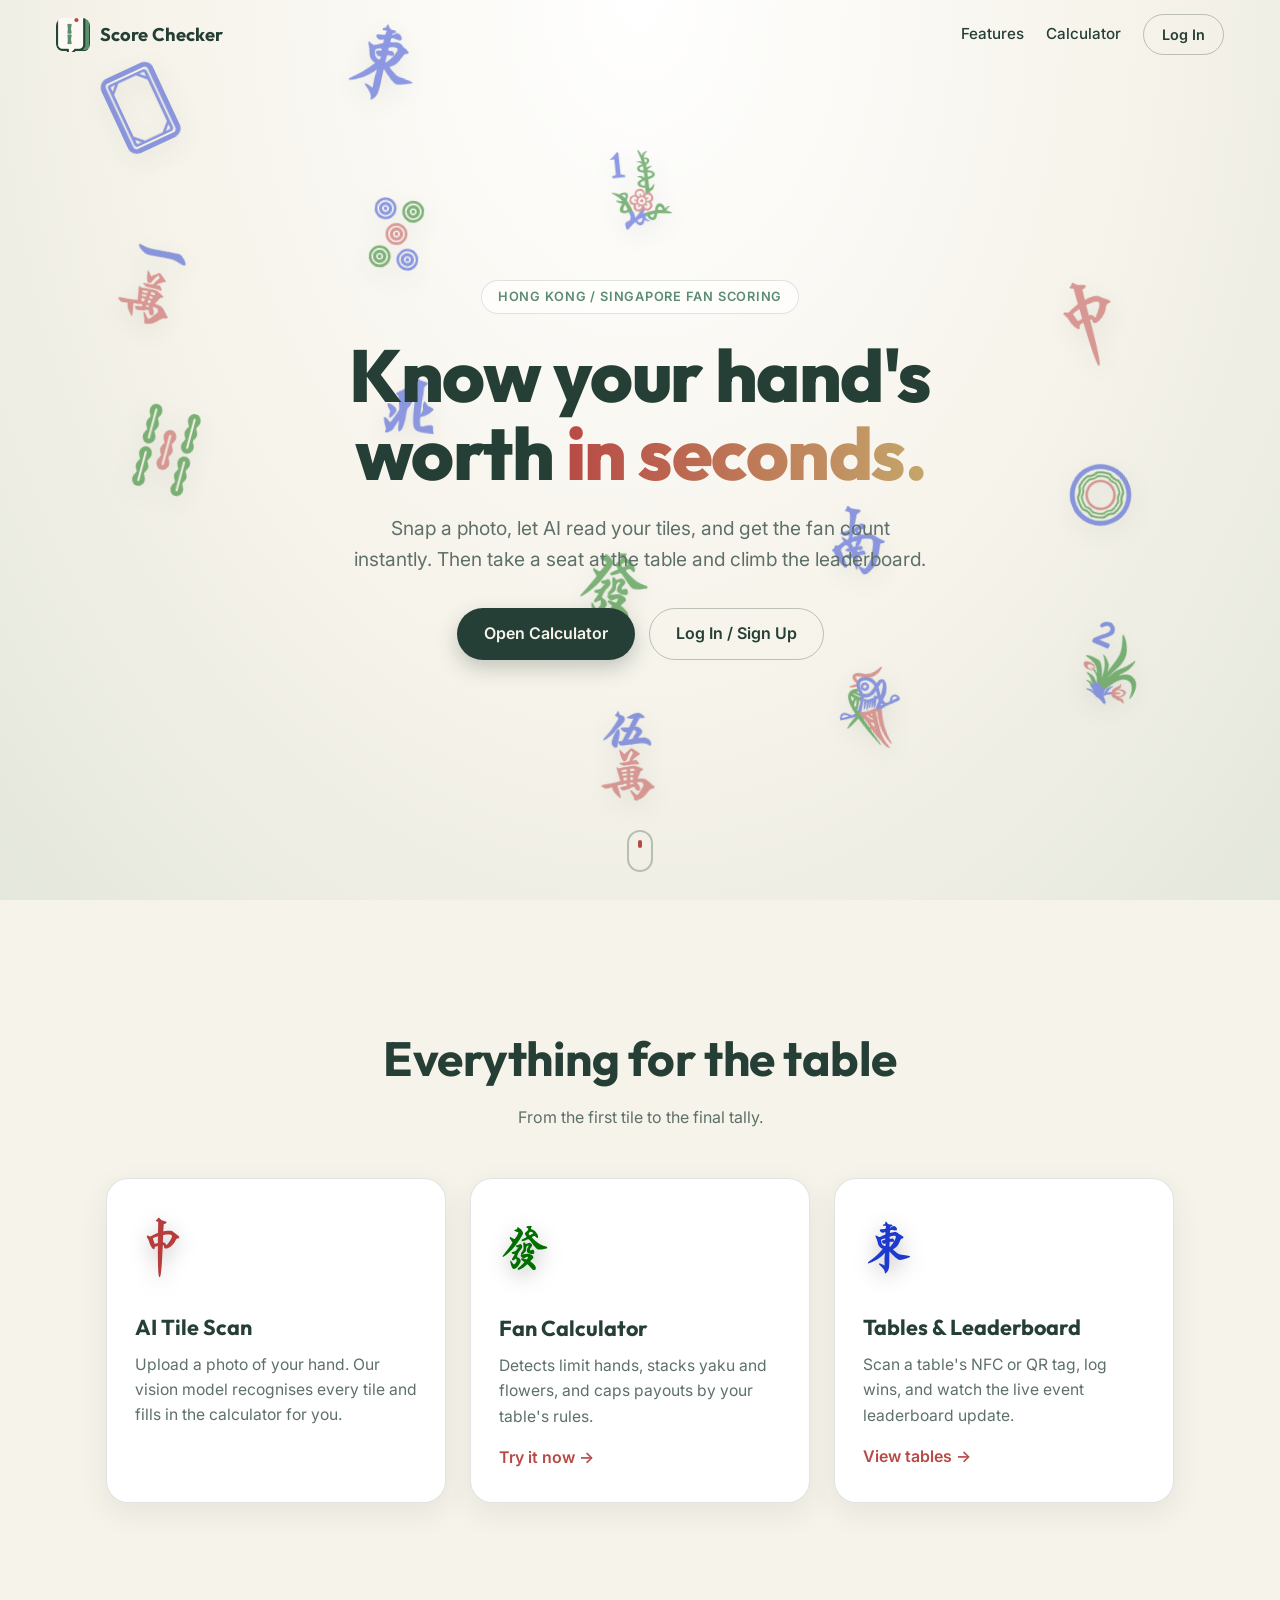
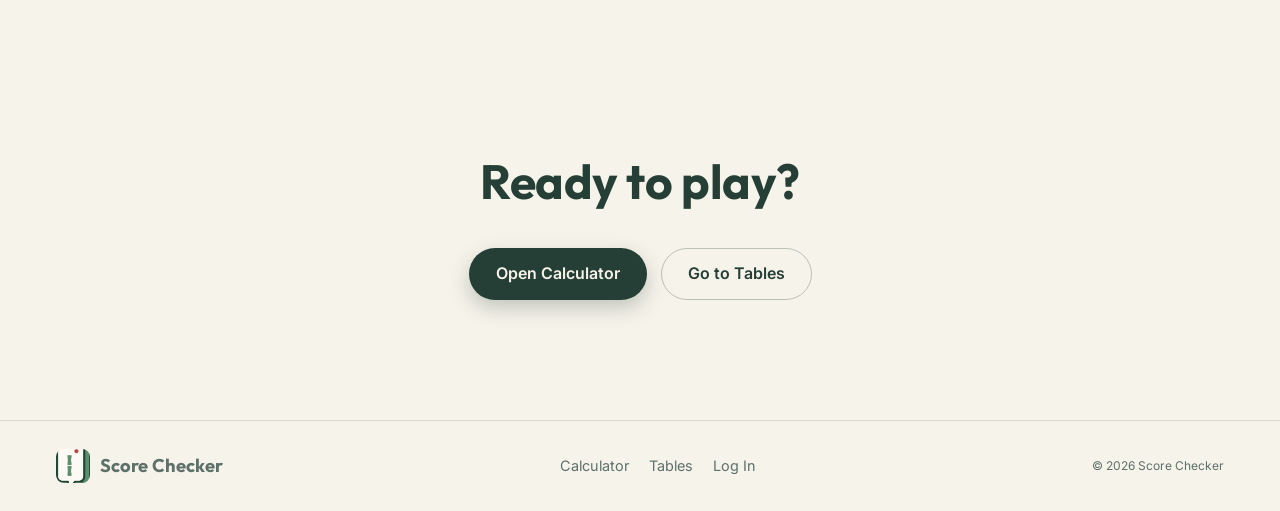
==== commit 5fa99602: "feat: add lobby page and landing page variants while renaming main index to lobby routing" ====
--- a/index.html
+++ b/index.html
@@ -3,113 +3,88 @@
 
 <head>
   <meta charset="UTF-8">
-  <meta name="viewport" content="width=device-width, initial-scale=1.0, maximum-scale=1.0, user-scalable=no">
-  <title>Score Checker</title>
-  <!-- Favicon -->
+  <meta name="viewport" content="width=device-width, initial-scale=1.0">
+  <title>Score Checker – Mahjong Fan Calculator, AI Tile Scan &amp; Table Leaderboards</title>
+  <meta name="description"
+    content="Scan your mahjong hand with AI, calculate fan instantly, and track table results and leaderboards at live events.">
   <link rel="icon" type="image/png" href="mylogo.png">
-  <link rel="stylesheet" href="style.css">
+  <link rel="preconnect" href="https://fonts.googleapis.com">
+  <link rel="preconnect" href="https://fonts.gstatic.com" crossorigin>
+  <link rel="stylesheet"
+    href="https://fonts.googleapis.com/css2?family=Outfit:wght@400;500;600;700;800&family=Inter:wght@400;500;600&display=swap">
+  <link rel="stylesheet" href="landing-base.css">
+  <link rel="stylesheet" id="landingTheme" href="landing-a.css">
+  <script src="landing.js"></script>
 </head>
 
 <body>
-  <main class="display">
-    <header class="app-header">
-      <div class="header-brand">
-        <img src="mylogo.png" alt="Logo" class="app-logo">
-        <h1>Score Checker</h1>
+  <nav class="l-nav" id="landingNav">
+    <a href="index.html" class="l-brand"><img src="mylogo.png" alt="" class="l-logo"><span>Score Checker</span></a>
+    <div class="l-nav-links">
+      <a href="#features">Features</a>
+      <a href="calculator.html">Calculator</a>
+      <a href="lobby.html?auth=login" id="navLoginBtn" class="l-btn l-btn-ghost">Log In</a>
+    </div>
+  </nav>
+
+  <header class="l-hero" id="hero">
+    <div class="l-tiles" id="heroTiles" aria-hidden="true"></div>
+    <div class="l-hero-inner">
+      <span class="l-eyebrow">Hong Kong / Singapore fan scoring</span>
+      <h1>Know your hand's worth <em>in seconds.</em></h1>
+      <p class="l-lede">Snap a photo, let AI read your tiles, and get the fan count instantly. Then take a seat at the
+        table and climb the leaderboard.</p>
+      <div class="l-cta">
+        <a href="calculator.html" id="ctaCalculator" class="l-btn l-btn-primary">Open Calculator</a>
+        <a href="lobby.html?auth=login" id="ctaSignup" class="l-btn l-btn-ghost">Log In / Sign Up</a>
       </div>
-      <a href="calculator.html" id="calculatorLink" class="admin-nav-chip"
-        title="Open the points calculator">Calculator</a>
-      <div class="header-auth" id="authHeaderBar">
-        <div id="guestAuthActions" class="auth-actions">
-          <button type="button" id="openAuthModalBtn" class="auth-header-btn">Log In / Sign Up</button>
-        </div>
-        <div id="userAuthActions" class="auth-actions hidden">
-          <a href="admin.html" id="headerAdminLink" class="admin-nav-chip hidden"
-            title="Open Admin Lobby & Review Dashboard">Admin</a>
-          <a href="profile.html" id="headerProfileLink" class="profile-chip" title="View Personal Profile">
-            <img id="headerAvatar" src="tiles/01-white-dragon.svg" alt="Avatar" class="header-avatar">
-            <span id="headerDisplayName">Player</span>
-          </a>
-          <button type="button" id="headerLogoutBtn" class="auth-logout-btn">Log Out</button>
-        </div>
+    </div>
+    <a href="#features" class="l-scroll" aria-label="Scroll to features"><span></span></a>
+  </header>
+
+  <main>
+    <section class="l-section" id="features">
+      <h2 class="l-title">Everything for the table</h2>
+      <p class="l-sub">From the first tile to the final tally.</p>
+      <div class="l-grid">
+        <article class="l-card reveal">
+          <img src="tiles/03-red-dragon.svg" alt="" class="l-card-tile">
+          <h3>AI Tile Scan</h3>
+          <p>Upload a photo of your hand. Our vision model recognises every tile and fills in the calculator for you.</p>
+        </article>
+        <article class="l-card reveal">
+          <img src="tiles/02-green-dragon.svg" alt="" class="l-card-tile">
+          <h3>Fan Calculator</h3>
+          <p>Detects limit hands, stacks yaku and flowers, and caps payouts by your table's rules.</p>
+          <a href="calculator.html" class="l-link">Try it now &rarr;</a>
+        </article>
+        <article class="l-card reveal">
+          <img src="tiles/04-east-wind.svg" alt="" class="l-card-tile">
+          <h3>Tables &amp; Leaderboard</h3>
+          <p>Scan a table's NFC or QR tag, log wins, and watch the live event leaderboard update.</p>
+          <a href="lobby.html" class="l-link">View tables &rarr;</a>
+        </article>
       </div>
-    </header>
+    </section>
 
-    <!-- Table / Game Session & Win Logging Panel -->
-    <section id="tableSessionCard" class="table-session-card">
-      <div class="table-session-header">
-        <div>
-          <span id="lobbyStatusBadge" class="lobby-badge">No Active Lobby</span>
-          <h2 id="tableSessionTitle" class="table-session-title">Table Session</h2>
-        </div>
-        <div class="table-header-actions">
-          <button type="button" id="refreshTableBtn" class="secondary-btn small-btn"
-            title="Refresh table state">Refresh</button>
-          <button type="button" id="leaveTableBtn" class="auth-logout-btn hidden">Leave Table</button>
-        </div>
+    <section class="l-section l-final reveal">
+      <h2 class="l-title">Ready to play?</h2>
+      <div class="l-cta">
+        <a href="calculator.html" class="l-btn l-btn-primary">Open Calculator</a>
+        <a href="lobby.html" class="l-btn l-btn-ghost">Go to Tables</a>
       </div>
-
-      <p id="tableSessionHint" class="field-hint">
-        Scan your table's NFC tag or QR code to take a seat when an event lobby is open. Below are the available tables.
-      </p>
-
-      <!-- Available Tables (browse & join) -->
-      <div id="availableTablesList" class="available-tables-list hidden"></div>
-
-      <!-- Lobby Leaderboard (Top 5 + View All) -->
-      <div id="lobbyLeaderboardSection" class="leaderboard-section hidden">
-        <div class="section-header-row leaderboard-header-row">
-          <h3 class="leaderboard-title">🏆 Lobby Leaderboard</h3>
-          <span id="leaderboardCountBadge" class="lobby-badge">0 Players</span>
-        </div>
-        <div id="lobbyLeaderboardEmpty" class="leaderboard-empty-state hidden">
-          No players have joined the lobby yet.
-        </div>
-        <div id="lobbyLeaderboardList" class="leaderboard-list"></div>
-        <button type="button" id="toggleLeaderboardBtn" class="secondary-btn small-btn leaderboard-toggle-btn hidden">
-          View All Players
-        </button>
-      </div>
-
-      <div id="tableWinFeedback" class="form-feedback hidden"></div>
     </section>
   </main>
 
-  <!-- Authentication Modal -->
-  <div id="authModal" class="modal-overlay hidden" role="dialog" aria-modal="true" aria-labelledby="authModalTitle">
-    <div class="modal-card">
-      <div class="modal-header">
-        <h2 id="authModalTitle">Log In</h2>
-        <button type="button" id="closeAuthModalBtn" class="modal-close-btn" aria-label="Close">&times;</button>
-      </div>
-
-      <div class="auth-tabs">
-        <button type="button" id="tabLoginBtn" class="auth-tab active">Log In</button>
-        <button type="button" id="tabSignupBtn" class="auth-tab">Sign Up</button>
-      </div>
-
-      <form id="authForm" class="auth-form">
-        <div class="form-field">
-          <label for="authUsername">Username</label>
-          <input type="text" id="authUsername" name="username" autocomplete="username"
-            placeholder="At least 3 characters" required>
-        </div>
-
-        <div class="form-field">
-          <label for="authPassword">Password</label>
-          <input type="password" id="authPassword" name="password" autocomplete="current-password"
-            placeholder="At least 6 characters" required>
-        </div>
-
-        <div id="authErrorMsg" class="form-feedback error-feedback hidden"></div>
-
-        <button type="submit" id="authSubmitBtn" class="primary-btn full-width-btn">Log In</button>
-      </form>
+  <footer class="l-footer">
+    <a href="index.html" class="l-brand"><img src="mylogo.png" alt="" class="l-logo"><span>Score Checker</span></a>
+    <div class="l-footer-links">
+      <a href="calculator.html">Calculator</a>
+      <a href="lobby.html">Tables</a>
+      <a href="lobby.html?auth=login">Log In</a>
     </div>
-  </div>
-
-  <script src="auth.js"></script>
-  <script src="table.js"></script>
+    <small>&copy; <span id="year"></span> Score Checker</small>
+  </footer>
 </body>
 
 </html>
--- a/landing-base.css
+++ b/landing-base.css
@@ -0,0 +1,112 @@
+* { box-sizing: border-box; margin: 0; padding: 0; }
+html { scroll-behavior: smooth; }
+body {
+  font-family: 'Inter', system-ui, sans-serif;
+  background: var(--l-bg);
+  color: var(--l-fg);
+  line-height: 1.6;
+  overflow-x: hidden;
+}
+a { color: inherit; text-decoration: none; }
+h1, h2, h3, .l-brand { font-family: 'Outfit', sans-serif; }
+
+/* Nav */
+.l-nav {
+  position: fixed; top: 0; left: 0; right: 0; z-index: 50;
+  display: flex; align-items: center; justify-content: space-between;
+  padding: 14px clamp(16px, 5vw, 56px);
+  transition: background .3s, box-shadow .3s, backdrop-filter .3s;
+}
+.l-nav.scrolled { background: var(--l-nav-bg); backdrop-filter: blur(14px); box-shadow: 0 1px 0 var(--l-border); }
+.l-brand { display: flex; align-items: center; gap: 10px; font-weight: 700; font-size: 1.15rem; }
+.l-logo { width: 34px; height: 34px; border-radius: 8px; object-fit: cover; }
+.l-nav-links { display: flex; align-items: center; gap: 22px; font-weight: 500; font-size: .95rem; }
+.l-nav-links a:not(.l-btn):hover { color: var(--l-accent); }
+
+/* Buttons */
+.l-btn {
+  display: inline-flex; align-items: center; justify-content: center;
+  padding: 12px 26px; border-radius: 999px; font-weight: 600; font-size: 1rem;
+  border: 1.5px solid transparent; cursor: pointer;
+  transition: transform .2s, box-shadow .2s, background .2s;
+}
+.l-btn:hover { transform: translateY(-2px); }
+.l-btn-primary { background: var(--l-btn-bg); color: var(--l-btn-fg); box-shadow: var(--l-btn-shadow); }
+.l-btn-ghost { border-color: var(--l-border-strong); color: var(--l-fg); background: transparent; }
+.l-btn-ghost:hover { background: var(--l-ghost-hover); }
+.l-nav-links .l-btn { padding: 8px 18px; font-size: .9rem; }
+
+/* Hero */
+.l-hero {
+  position: relative; min-height: 100vh; display: flex; align-items: center; justify-content: center;
+  text-align: center; padding: 120px 24px 80px; overflow: hidden; background: var(--l-hero-bg);
+}
+.l-tiles { position: absolute; inset: 0; pointer-events: none; will-change: transform, opacity; }
+.l-tile {
+  position: absolute; left: var(--x); top: var(--y); width: clamp(44px, 6vw, 78px);
+  transform: rotate(var(--r)); opacity: var(--l-tile-opacity);
+  filter: var(--l-tile-filter);
+  animation: l-float 7s ease-in-out var(--d) infinite;
+}
+@keyframes l-float {
+  0%, 100% { transform: translateY(0) rotate(var(--r)); }
+  50% { transform: translateY(calc(-22px * var(--depth) - 8px)) rotate(calc(var(--r) + 6deg)); }
+}
+.l-hero-inner { position: relative; max-width: 780px; animation: l-rise 1s ease-out both; }
+@keyframes l-rise { from { opacity: 0; transform: translateY(28px); } to { opacity: 1; transform: none; } }
+.l-eyebrow {
+  display: inline-block; padding: 6px 16px; border-radius: 999px; font-size: .8rem; font-weight: 600;
+  letter-spacing: .06em; text-transform: uppercase; background: var(--l-chip-bg); color: var(--l-chip-fg);
+  border: 1px solid var(--l-border); margin-bottom: 22px;
+}
+.l-hero h1 { font-size: clamp(2.4rem, 7vw, 4.6rem); line-height: 1.05; font-weight: 800; letter-spacing: -.02em; }
+.l-hero h1 em { font-style: normal; background: var(--l-grad); -webkit-background-clip: text; background-clip: text; color: transparent; }
+.l-lede { margin: 22px auto 34px; max-width: 580px; font-size: clamp(1rem, 2.2vw, 1.2rem); color: var(--l-muted); }
+.l-cta { display: flex; flex-wrap: wrap; gap: 14px; justify-content: center; }
+.l-scroll {
+  position: absolute; bottom: 28px; left: 50%; transform: translateX(-50%);
+  width: 26px; height: 42px; border: 2px solid var(--l-border-strong); border-radius: 14px;
+}
+.l-scroll span {
+  position: absolute; left: 50%; top: 8px; width: 4px; height: 8px; margin-left: -2px;
+  border-radius: 2px; background: var(--l-accent); animation: l-wheel 1.6s infinite;
+}
+@keyframes l-wheel { 0% { opacity: 1; transform: translateY(0); } 100% { opacity: 0; transform: translateY(14px); } }
+
+/* Sections */
+.l-section { padding: clamp(64px, 10vw, 120px) clamp(16px, 5vw, 56px); max-width: 1180px; margin: 0 auto; text-align: center; }
+.l-title { font-size: clamp(1.9rem, 4.5vw, 3rem); font-weight: 700; letter-spacing: -.01em; }
+.l-sub { color: var(--l-muted); margin: 8px 0 48px; }
+.l-grid { display: grid; grid-template-columns: repeat(auto-fit, minmax(260px, 1fr)); gap: 24px; text-align: left; }
+.l-card {
+  padding: 32px 28px; border-radius: 22px; background: var(--l-card-bg); border: 1px solid var(--l-border);
+  box-shadow: var(--l-card-shadow); backdrop-filter: var(--l-card-blur);
+  transition: transform .3s, box-shadow .3s, border-color .3s;
+}
+.l-card:hover { transform: translateY(-6px); border-color: var(--l-accent); }
+.l-card-tile { width: 52px; margin-bottom: 18px; filter: drop-shadow(0 6px 10px rgba(0,0,0,.25)); }
+.l-card h3 { font-size: 1.35rem; margin-bottom: 8px; }
+.l-card p { color: var(--l-muted); font-size: .98rem; }
+.l-link { display: inline-block; margin-top: 16px; font-weight: 600; color: var(--l-accent); }
+.l-link:hover { text-decoration: underline; }
+.l-final .l-cta { margin-top: 28px; }
+
+.reveal { opacity: 0; transform: translateY(32px); transition: opacity .7s ease, transform .7s ease, border-color .3s, box-shadow .3s; }
+.reveal.in { opacity: 1; transform: none; }
+.l-card.reveal.in:hover { transform: translateY(-6px); }
+
+/* Footer */
+.l-footer {
+  display: flex; flex-wrap: wrap; gap: 18px; align-items: center; justify-content: space-between;
+  padding: 28px clamp(16px, 5vw, 56px); border-top: 1px solid var(--l-border); color: var(--l-muted); font-size: .9rem;
+}
+.l-footer-links { display: flex; gap: 20px; }
+.l-footer-links a:hover { color: var(--l-accent); }
+
+@media (max-width: 640px) {
+  .l-nav-links a:not(.l-btn) { display: none; }
+}
+@media (prefers-reduced-motion: reduce) {
+  * { animation: none !important; transition: none !important; }
+  .reveal { opacity: 1; transform: none; }
+}
--- a/landing-a.css
+++ b/landing-a.css
@@ -0,0 +1,24 @@
+/* Variant A – matches style.css brand palette */
+:root {
+  --l-bg: #F6F3EA;
+  --l-fg: #263F36;
+  --l-muted: #5D7069;
+  --l-accent: #B84A45;
+  --l-border: rgba(38, 63, 54, 0.14);
+  --l-border-strong: rgba(38, 63, 54, 0.28);
+  --l-nav-bg: rgba(246, 243, 234, 0.85);
+  --l-hero-bg: radial-gradient(ellipse at 50% 0%, #FFFFFF 0%, #F6F3EA 55%, #E4E7DC 100%);
+  --l-grad: linear-gradient(90deg, #B84A45, #C4A66A);
+  --l-btn-bg: #263F36;
+  --l-btn-fg: #F6F3EA;
+  --l-btn-shadow: 0 8px 20px rgba(38, 63, 54, 0.25);
+  --l-ghost-hover: rgba(38, 63, 54, 0.06);
+  --l-chip-bg: rgba(255, 255, 255, 0.7);
+  --l-chip-fg: #5B8B72;
+  --l-card-bg: #FFFFFF;
+  --l-card-shadow: 0 10px 30px rgba(38, 63, 54, 0.08);
+  --l-card-blur: none;
+  --l-tile-opacity: .5;
+  --l-tile-filter: drop-shadow(0 8px 12px rgba(38, 63, 54, 0.18));
+}
+.l-final { background: transparent; }
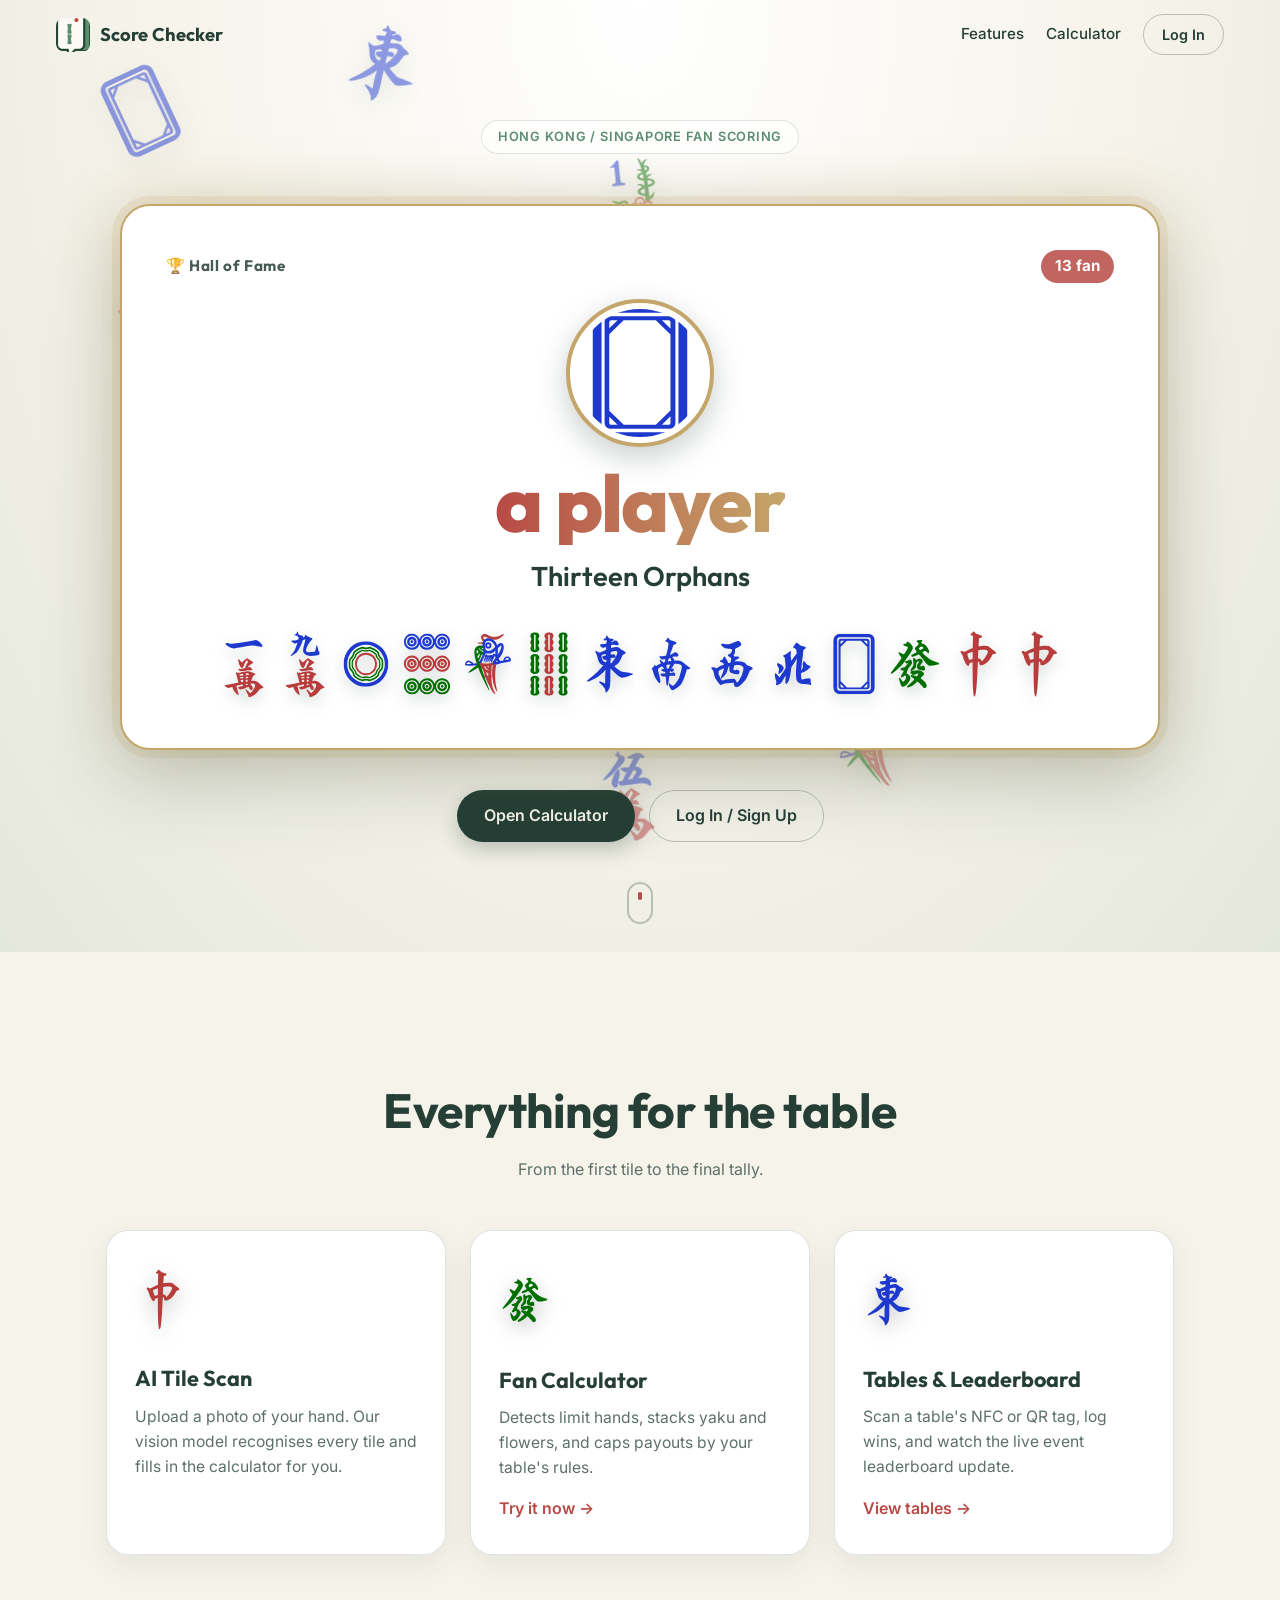
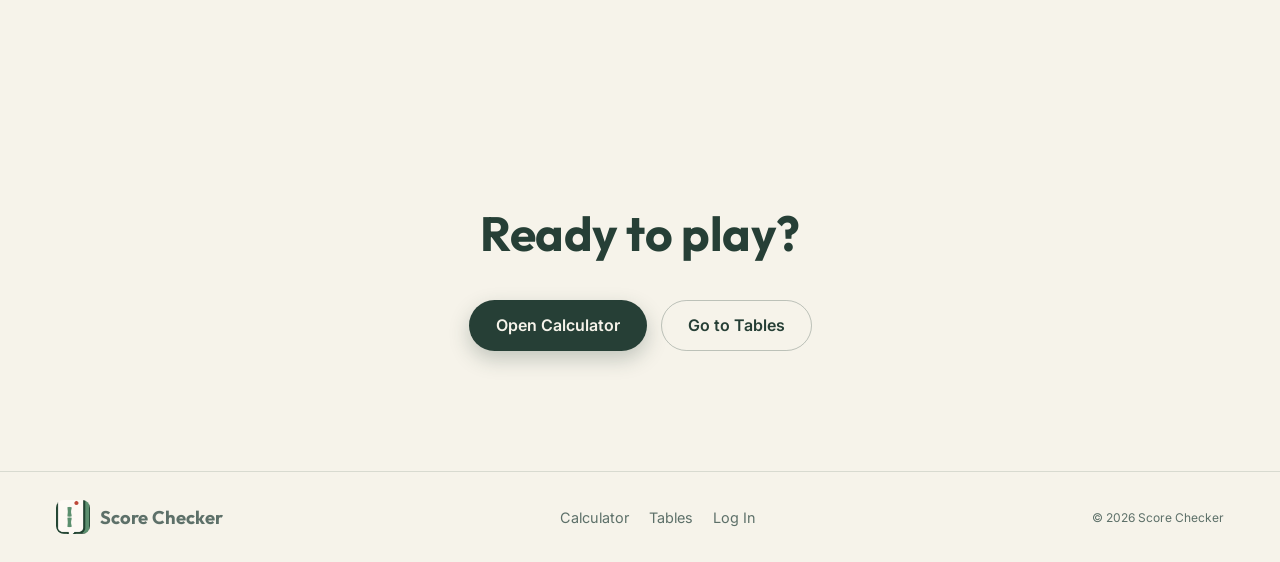
==== commit eec3dd52: "feat: add table roster viewing, admin join controls, and top hand showcase to landing page" ====
--- a/index.html
+++ b/index.html
@@ -13,7 +13,7 @@
   <link rel="stylesheet"
     href="https://fonts.googleapis.com/css2?family=Outfit:wght@400;500;600;700;800&family=Inter:wght@400;500;600&display=swap">
   <link rel="stylesheet" href="landing-base.css">
-  <link rel="stylesheet" id="landingTheme" href="landing-a.css">
+  <link rel="stylesheet" href="landing-a.css">
   <script src="landing.js"></script>
 </head>
 
@@ -31,9 +31,16 @@
     <div class="l-tiles" id="heroTiles" aria-hidden="true"></div>
     <div class="l-hero-inner">
       <span class="l-eyebrow">Hong Kong / Singapore fan scoring</span>
-      <h1>Know your hand's worth <em>in seconds.</em></h1>
-      <p class="l-lede">Snap a photo, let AI read your tiles, and get the fan count instantly. Then take a seat at the
-        table and climb the leaderboard.</p>
+      <figure class="l-showcase" id="topHand" aria-label="Highest scoring hand logged">
+        <figcaption class="l-showcase-head">
+          <span class="l-showcase-badge">🏆 Hall of Fame</span>
+          <span id="topHandFan" class="l-showcase-fan"></span>
+        </figcaption>
+        <img id="topHandAvatar" src="tiles/01-white-dragon.svg" alt="" class="l-showcase-avatar">
+        <h2 id="topHandName" class="l-showcase-name">a player</h2>
+        <p id="topHandTitle" class="l-showcase-handname"></p>
+        <div class="l-hand" id="topHandTiles"></div>
+      </figure>
       <div class="l-cta">
         <a href="calculator.html" id="ctaCalculator" class="l-btn l-btn-primary">Open Calculator</a>
         <a href="lobby.html?auth=login" id="ctaSignup" class="l-btn l-btn-ghost">Log In / Sign Up</a>
--- a/landing-base.css
+++ b/landing-base.css
@@ -110,3 +110,67 @@
   * { animation: none !important; transition: none !important; }
   .reveal { opacity: 1; transform: none; }
 }
+
+/* Hero showcase: highest-scoring logged hand */
+.l-hero-inner { max-width: 960px; }
+.l-hero { padding-bottom: 110px; }
+.l-showcase {
+  margin: 48px auto 0; padding: 22px clamp(14px, 3vw, 28px); border-radius: 24px;
+  background: var(--l-card-bg); border: 1px solid var(--l-border); box-shadow: var(--l-card-shadow);
+  animation: l-rise 1s .25s ease-out both;
+}
+.l-showcase-head { display: flex; justify-content: space-between; align-items: center; margin-bottom: 16px; }
+.l-showcase-badge { font-family: 'Outfit', sans-serif; font-weight: 700; letter-spacing: .04em; }
+.l-showcase-fan {
+  padding: 4px 14px; border-radius: 999px; font-weight: 700; color: #fff; background: var(--l-accent);
+}
+.l-hand { display: flex; justify-content: center; flex-wrap: wrap; gap: clamp(2px, .6vw, 6px); min-height: 72px; }
+.l-hand-tile {
+  width: clamp(30px, 5.6vw, 58px); filter: drop-shadow(0 6px 8px rgba(38, 63, 54, .22));
+  opacity: 0; animation: l-drop .6s ease-out forwards;
+}
+@keyframes l-drop { from { opacity: 0; transform: translateY(-26px) rotate(-6deg); } to { opacity: 1; transform: none; } }
+.l-hand-tile:hover { transform: translateY(-8px); transition: transform .2s; }
+.l-showcase-by { display: flex; justify-content: center; align-items: center; gap: 10px; margin-top: 18px; color: var(--l-muted); font-size: .95rem; }
+.l-showcase-avatar { width: 28px; height: 28px; border-radius: 50%; object-fit: cover; background: #fff; border: 1px solid var(--l-border); }
+@media (prefers-reduced-motion: reduce) { .l-hand-tile { opacity: 1; } }
+
+/* Emphasised centred Hall of Fame */
+.l-hero-inner { max-width: 1040px; display: flex; flex-direction: column; align-items: center; }
+.l-showcase {
+  width: 100%; margin: 28px 0 40px; padding: clamp(24px, 4vw, 44px) clamp(16px, 4vw, 44px);
+  border: 2px solid #C4A66A; border-radius: 30px; position: relative;
+  box-shadow: 0 30px 80px rgba(38, 63, 54, .22), 0 0 0 8px rgba(196, 166, 106, .16), 0 0 60px rgba(196, 166, 106, .35);
+}
+.l-showcase-badge { font-size: clamp(1.2rem, 2.8vw, 1.8rem); }
+.l-showcase-fan { font-size: clamp(1rem, 2.2vw, 1.4rem); padding: 6px 20px; }
+.l-hand { min-height: 100px; gap: clamp(3px, .8vw, 10px); }
+.l-hand-tile { width: clamp(34px, 6.4vw, 78px); }
+.l-showcase-by { font-size: 1.05rem; margin-top: 26px; }
+.l-showcase-avatar { width: 36px; height: 36px; }
+.l-hero-inner .l-cta { margin-top: 0; }
+
+/* Player-first Hall of Fame: avatar + name > hand name > tiles */
+.l-showcase { display: flex; flex-direction: column; align-items: center; text-align: center; }
+.l-showcase-head { width: 100%; opacity: .85; margin-bottom: 8px; }
+.l-showcase-badge { font-size: .95rem; }
+.l-showcase-fan { font-size: .95rem; padding: 4px 14px; }
+.l-showcase-avatar {
+  width: clamp(96px, 16vw, 148px); height: clamp(96px, 16vw, 148px); border: 4px solid #C4A66A;
+  box-shadow: 0 10px 30px rgba(38, 63, 54, .25); margin: 8px 0 14px; padding: 6px; background: #fff;
+}
+.l-showcase-name {
+  font-family: 'Outfit', sans-serif; font-weight: 800; letter-spacing: -.02em; line-height: 1.05;
+  font-size: clamp(2.6rem, 8vw, 5rem); background: var(--l-grad); -webkit-background-clip: text;
+  background-clip: text; color: transparent;
+}
+.l-showcase-handname {
+  margin: 10px 0 26px; font-family: 'Outfit', sans-serif; font-weight: 600; font-size: clamp(1.15rem, 2.6vw, 1.7rem);
+  color: var(--l-fg);
+}
+.l-hand-tile { width: clamp(28px, 5.2vw, 62px); }
+.l-hand { min-height: 80px; }
+
+/* Keep the whole hand on a single line: tiles shrink to fit the card */
+.l-hand { flex-wrap: nowrap; width: 100%; gap: clamp(1px, .4vw, 5px); }
+.l-hand-tile { flex: 0 1 56px; min-width: 0; width: auto; height: auto; }
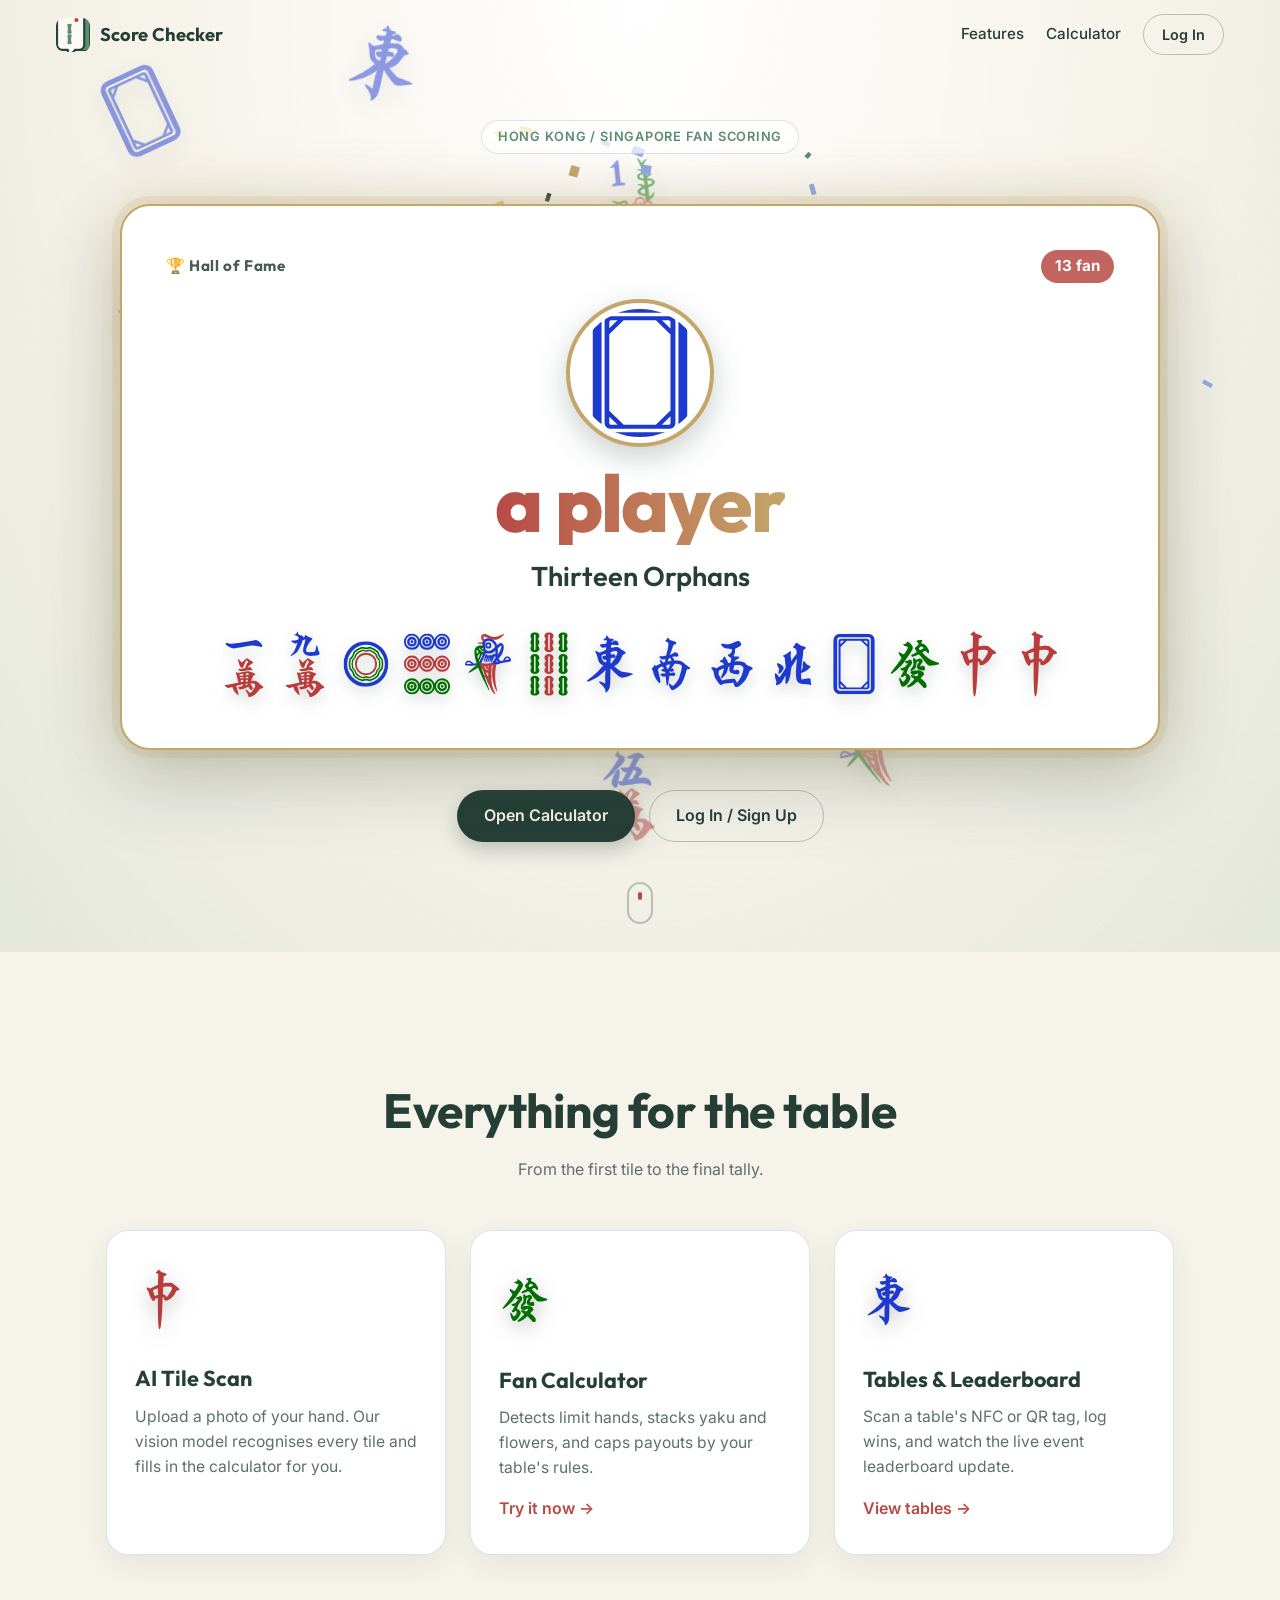
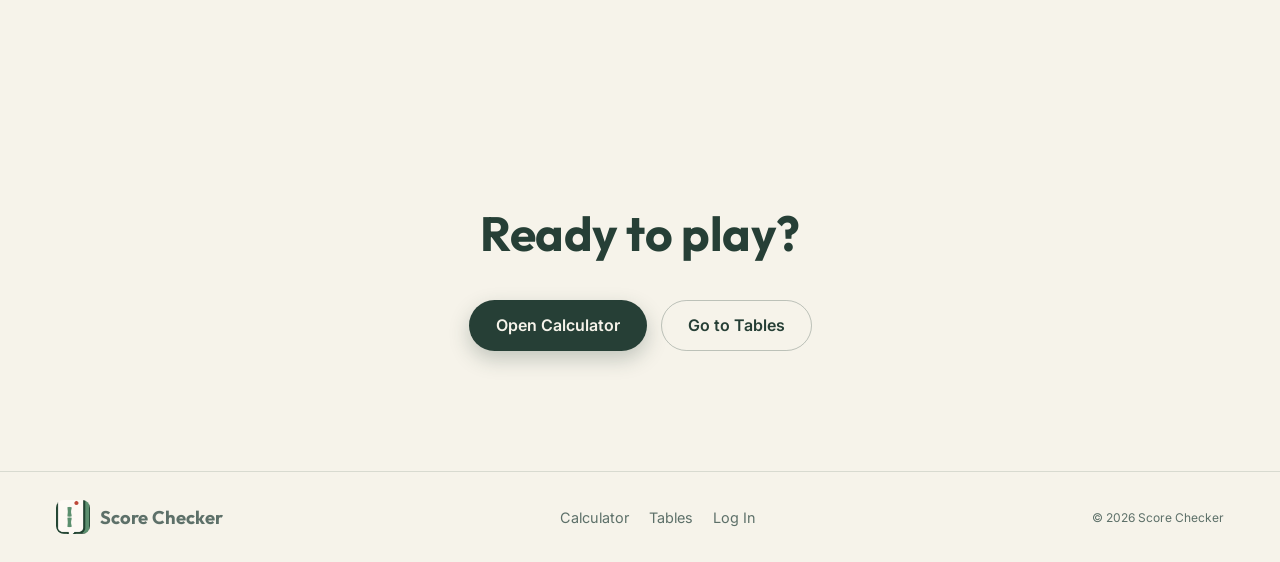
==== commit c245db24: "feat: add periodic confetti animation effect around the hero showcase card" ====
--- a/index.html
+++ b/index.html
@@ -29,6 +29,7 @@
 
   <header class="l-hero" id="hero">
     <div class="l-tiles" id="heroTiles" aria-hidden="true"></div>
+    <canvas class="l-confetti" id="confetti" aria-hidden="true"></canvas>
     <div class="l-hero-inner">
       <span class="l-eyebrow">Hong Kong / Singapore fan scoring</span>
       <figure class="l-showcase" id="topHand" aria-label="Highest scoring hand logged">
--- a/landing-base.css
+++ b/landing-base.css
@@ -174,3 +174,6 @@
 /* Keep the whole hand on a single line: tiles shrink to fit the card */
 .l-hand { flex-wrap: nowrap; width: 100%; gap: clamp(1px, .4vw, 5px); }
 .l-hand-tile { flex: 0 1 56px; min-width: 0; width: auto; height: auto; }
+
+/* Confetti sits above the floating tiles but behind the Hall of Fame card */
+.l-confetti { position: absolute; inset: 0; width: 100%; height: 100%; pointer-events: none; }
